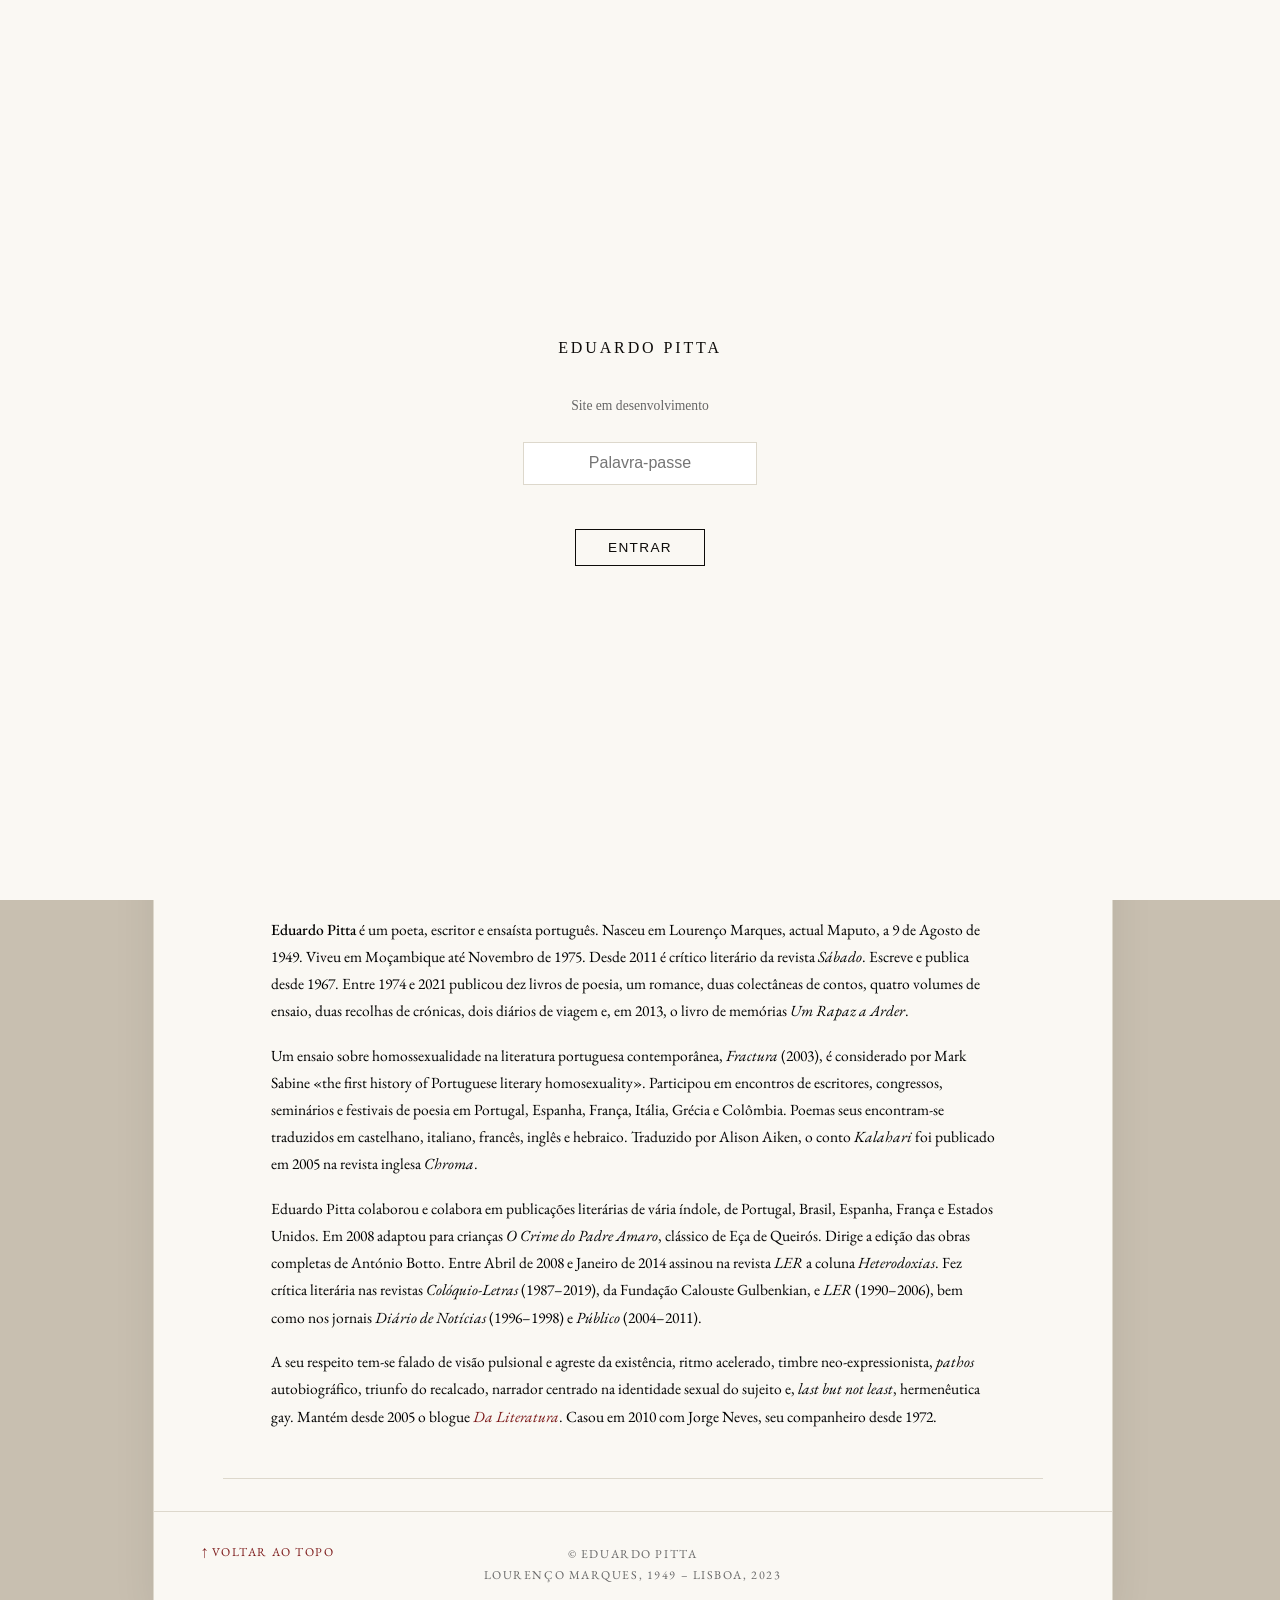
==== index.html @ e66ca9fb "Update index.html" ====
<!DOCTYPE html>
<html lang="pt">
<head>
  <meta charset="UTF-8">
  <link rel="icon" type="image/svg+xml" href="images/favicon.svg">
  <link rel="icon" type="image/png" sizes="32x32" href="images/favicon-32.png">
  <link rel="apple-touch-icon" sizes="180x180" href="images/favicon-180.png">
  <meta name="viewport" content="width=device-width, initial-scale=1.0">
  <meta name="description" content="Eduardo Pitta — Poeta, escritor e ensaísta português. 1949–2023.">
  <meta name="keywords" content="Eduardo Pitta, poeta, escritor, ensaísta, literatura portuguesa">
  <meta property="og:title" content="Eduardo Pitta">
  <meta property="og:description" content="Poeta, escritor e ensaísta português. Nasceu em Lourenço Marques, actual Maputo, a 9 de Agosto de 1949; morreu a 25 de Julho de 2023.">
  <meta property="og:image" content="https://eduardopitta.pt/images/2021/05/16/ed.jpg">
  <meta property="og:type" content="website">
  <meta property="og:url" content="https://eduardopitta.pt">
  <title>Eduardo Pitta</title>
  <link rel="stylesheet" href="css/style.css">
</head>
<body>

<!-- ====================================================
     ECRÃ DE ACESSO (fase de desenvolvimento)
     ==================================================== -->
<script>
  if (sessionStorage.getItem('ep_access') === 'ok') {
    document.write('');
  }
</script>
<div id="access-screen" style="position:fixed;top:0;left:0;width:100%;height:100%;background:#FAF8F3;z-index:9999;display:flex;align-items:center;justify-content:center;font-family:Georgia,serif;">
  <div style="text-align:center;max-width:340px;padding:2rem">
    <div style="font-size:1rem;font-weight:400;letter-spacing:.18em;text-transform:uppercase;color:#0D0B09;margin-bottom:2rem">Eduardo Pitta</div>
    <div style="font-size:.85rem;color:#666;margin-bottom:1.5rem;">Site em desenvolvimento</div>
    <input type="password" id="access-input" placeholder="Palavra-passe"
      style="width:100%;padding:.7rem 1rem;font-size:1rem;border:1px solid #DDD8CC;background:#fff;outline:none;text-align:center;margin-bottom:.8rem;display:block;">
    <div id="access-error" style="font-size:.8rem;color:#7B1818;margin-bottom:.8rem;min-height:1.2rem;"></div>
    <button id="access-btn" style="font-size:.85rem;letter-spacing:.1em;text-transform:uppercase;border:1px solid #0D0B09;background:none;color:#0D0B09;padding:.6rem 2rem;cursor:pointer;">Entrar</button>
  </div>
</div>
<script>
  (function() {
    if (sessionStorage.getItem('ep_access') === 'ok') {
      document.getElementById('access-screen').style.display = 'none';
    }
    function doCheck() {
      var val = document.getElementById('access-input').value;
      var err = document.getElementById('access-error');
      if (val === 'eduardopitta2024') {
        sessionStorage.setItem('ep_access', 'ok');
        document.getElementById('access-screen').style.display = 'none';
      } else {
        err.textContent = 'Palavra-passe incorrecta.';
        document.getElementById('access-input').value = '';
        document.getElementById('access-input').focus();
      }
    }
    document.getElementById('access-btn').addEventListener('click', doCheck);
    document.getElementById('access-input').addEventListener('keydown', function(e) {
      if (e.key === 'Enter') doCheck();
    });
  })();
</script>

<div class="site-wrapper">

<!-- ====================================================
     NAVEGAÇÃO
     ==================================================== -->
<nav class="site-nav" role="navigation" aria-label="Navegação principal">
  <div class="nav-top">
    <a class="site-logo" href="#" onclick="showPage('entrada'); return false;"><img src="images/logo.png" alt="Eduardo Pitta" style="height:28px;vertical-align:middle;"></a>
    <button class="lang-toggle" onclick="toggleLang()" id="lang-btn" aria-label="Mudar língua">PT · EN</button>
    <!-- Mobile hamburger -->
    <button class="nav-hamburger" id="hamburger" onclick="toggleMenu()" aria-label="Menu" aria-expanded="false">
      <span></span><span></span><span></span>
    </button>
  </div>
  <!-- Desktop menu bar -->
  <ul class="nav-links" id="nav-desktop">
    <li><a href="#" onclick="showPage('entrada'); return false;" id="nl-entrada" class="active" data-pt="Entrada" data-en="Home">Entrada</a></li>
    <li><a href="#" onclick="showPage('obra'); return false;" id="nl-obra" data-pt="Obra" data-en="Works">Obra</a></li>
    <li><a href="#" onclick="showPage('recepcao'); return false;" id="nl-recepcao" data-pt="Recepção Crítica" data-en="Critical Reception">Recepção Crítica</a></li>
    <li><a href="#" onclick="showPage('memorial'); return false;" id="nl-memorial" data-pt="Memorial" data-en="Memorial">Memorial</a></li>
    <li><a href="#" onclick="showPage('arquivo'); return false;" id="nl-arquivo" data-pt="Arquivo" data-en="Archive">Arquivo</a></li>
  </ul>
</nav>

<!-- Mobile drawer -->
<div class="nav-drawer" id="nav-drawer" role="navigation" aria-label="Menu mobile">
  <a href="#" onclick="showPage('entrada'); closeMenu(); return false;" id="dm-entrada" class="active" data-pt="Entrada" data-en="Home">Entrada</a>
  <a href="#" onclick="showPage('obra'); closeMenu(); return false;" id="dm-obra" data-pt="Obra" data-en="Works">Obra</a>
  <a href="#" onclick="showPage('recepcao'); closeMenu(); return false;" id="dm-recepcao" data-pt="Recepção Crítica" data-en="Critical Reception">Recepção Crítica</a>
  <a href="#" onclick="showPage('memorial'); closeMenu(); return false;" id="dm-memorial" data-pt="Memorial" data-en="Memorial">Memorial</a>
  <a href="#" onclick="showPage('arquivo'); closeMenu(); return false;" id="dm-arquivo" data-pt="Arquivo" data-en="Archive">Arquivo</a>
  <button class="lang-toggle" onclick="toggleLang()" id="lang-btn-mobile" aria-label="Mudar língua">PT · EN</button>
</div>


<!-- ====================================================
     ENTRADA
     ==================================================== -->
<main id="page-entrada" class="page active" lang="pt">

  <div class="hero">
    <div class="hero-text">
      <p class="hero-poem" id="hero-poem">A vida é uma ferida?<br>O coração lateja?<br>O sangue é uma parede cega?<br>E se tudo, de repente?</p>
      <p class="hero-translator" id="hero-translator">Eduardo Pitta. Translated by Ana Luísa Amaral</p>
      <img
        src="images/signature.png"
        class="hero-signature"
        alt="Assinatura de Eduardo Pitta"
        onerror="this.src='https://eduardopitta.com/images/signature.png'"
      >
      <p class="hero-bio-short" id="hero-bio-short">
        Poeta, escritor e ensaísta português. Nasceu em Lourenço Marques, actual Maputo, a 9 de Agosto de 1949; morreu a 25 de Julho de 2023.
      </p>
      <div class="hero-icons">
        <a href="https://www.facebook.com/eduardogamapitta" class="hero-icon" target="_blank" rel="noopener" aria-label="Facebook" title="Facebook">f</a>
        <a href="http://daliteratura.blogspot.com/" class="hero-icon" target="_blank" rel="noopener" aria-label="Blogue Da Literatura" title="Da Literatura">✦</a>
        <a href="https://pt.wikipedia.org/wiki/Eduardo_Pitta" class="hero-icon" target="_blank" rel="noopener" aria-label="Wikipedia" title="Wikipedia">W</a>
      </div>
    </div>
    <div class="hero-photo">
      <img
        src="images/ed02.jpg"
        alt="Eduardo Pitta © Enric Vives-Rubio"
        onerror="this.src='https://eduardopitta.com/images/2021/04/30/ed02.jpg'"
      >
    </div>
  </div>

  <span class="hero-tagline">Poeta &nbsp;·&nbsp; Escritor &nbsp;·&nbsp; Ensaísta</span>

  <!-- Biografia PT -->
  <div class="bio-full" id="bio-pt" lang="pt">
    <p><strong>Eduardo Pitta</strong> é um poeta, escritor e ensaísta português. Nasceu em Lourenço Marques, actual Maputo, a 9 de Agosto de 1949. Viveu em Moçambique até Novembro de 1975. Desde 2011 é crítico literário da revista <em>Sábado</em>. Escreve e publica desde 1967. Entre 1974 e 2021 publicou dez livros de poesia, um romance, duas colectâneas de contos, quatro volumes de ensaio, duas recolhas de crónicas, dois diários de viagem e, em 2013, o livro de memórias <em>Um Rapaz a Arder</em>.</p>
    <p>Um ensaio sobre homossexualidade na literatura portuguesa contemporânea, <em>Fractura</em> (2003), é considerado por Mark Sabine «the first history of Portuguese literary homosexuality». Participou em encontros de escritores, congressos, seminários e festivais de poesia em Portugal, Espanha, França, Itália, Grécia e Colômbia. Poemas seus encontram-se traduzidos em castelhano, italiano, francês, inglês e hebraico. Traduzido por Alison Aiken, o conto <em>Kalahari</em> foi publicado em 2005 na revista inglesa <em>Chroma</em>.</p>
    <p>Eduardo Pitta colaborou e colabora em publicações literárias de vária índole, de Portugal, Brasil, Espanha, França e Estados Unidos. Em 2008 adaptou para crianças <em>O Crime do Padre Amaro</em>, clássico de Eça de Queirós. Dirige a edição das obras completas de António Botto. Entre Abril de 2008 e Janeiro de 2014 assinou na revista <em>LER</em> a coluna <em>Heterodoxias</em>. Fez crítica literária nas revistas <em>Colóquio-Letras</em> (1987–2019), da Fundação Calouste Gulbenkian, e <em>LER</em> (1990–2006), bem como nos jornais <em>Diário de Notícias</em> (1996–1998) e <em>Público</em> (2004–2011).</p>
    <p>A seu respeito tem-se falado de visão pulsional e agreste da existência, ritmo acelerado, timbre neo-expressionista, <em>pathos</em> autobiográfico, triunfo do recalcado, narrador centrado na identidade sexual do sujeito e, <em>last but not least</em>, hermenêutica gay. Mantém desde 2005 o blogue <a href="http://daliteratura.blogspot.com/" target="_blank" rel="noopener"><em>Da Literatura</em></a>. Casou em 2010 com Jorge Neves, seu companheiro desde 1972.</p>
  </div>

  <!-- Biografia EN -->
  <div class="bio-full" id="bio-en" lang="en" style="display:none">
    <p><strong>Eduardo Pitta</strong> was a Portuguese poet, fiction writer and essayist. He was born in Lourenço Marques, present-day Maputo, on August 9, 1949. He lived in Mozambique until November 1975. From 2011 he was the literary critic of <em>Sábado</em> magazine. He published from 1967. Between 1974 and 2021 he published ten books of poetry, a novel, two collections of short stories, four volumes of essays, two collections of chronicles, two travel diaries and, in 2013, the memoir <em>Um Rapaz a Arder</em>.</p>
    <p>An essay on homosexuality in contemporary Portuguese literature, <em>Fractura</em> (2003), is considered by Mark Sabine to be «the first history of Portuguese literary homosexuality». He participated in writers' meetings, congresses, seminars and poetry festivals in Portugal, Spain, France, Italy, Greece and Colombia. His poems have been translated into Spanish, Italian, French, English and Hebrew. Translated by Alison Aiken, the short story <em>Kalahari</em> was published in 2005 in the English journal <em>Chroma</em>.</p>
    <p>Eduardo Pitta contributed to literary publications in Portugal, Brazil, Spain, France and the United States. In 2008 he adapted Eça de Queirós's classic <em>O Crime do Padre Amaro</em> for children. He directed the edition of the complete works of António Botto. He wrote literary criticism for <em>Colóquio-Letras</em> (1987–2019), published by the Calouste Gulbenkian Foundation, and <em>LER</em> (1990–2006), as well as for the newspapers <em>Diário de Notícias</em> (1996–1998) and <em>Público</em> (2004–2011).</p>
    <p>He married Jorge Neves in 2010, his companion since 1972.</p>
  </div>

</main>


<!-- ====================================================
     OBRA
     ==================================================== -->
<main id="page-obra" class="page" lang="pt">
  <div class="section">
    <h1 class="section-title" id="obra-title">Obra</h1>

    
<section class="obra-cat">
<button class="obra-cat-h" type="button" aria-expanded="true">Poesia<span class="chev" aria-hidden="true">▾</span></button>
<div class="obra-cat-body">

    <div class="book-card">
      <div class="cover-wrap"><span class="cover-zoom-wrap"><img class="book-cover" src="images/capa-silaba-a-silaba.jpg" alt="Capa de Sílaba a Sílaba"><button class="cover-zoom" type="button" aria-label="Ampliar capa" onclick="openLightbox('images/capa-silaba-a-silaba.jpg')"><svg viewBox="0 0 24 24" width="15" height="15" fill="none" stroke="currentColor" stroke-width="2.2" stroke-linecap="round" stroke-linejoin="round" aria-hidden="true"><circle cx="10" cy="10" r="6.5"></circle><line x1="14.8" y1="14.8" x2="20.5" y2="20.5"></line></svg></button></span><div class="cover-caption"><span class="cover-publisher">Académica Lda.</span><span class="cover-year">Lourenço Marques, 1974</span></div></div>
      <div class="book-info">
        <h3 class="book-title"><em>Sílaba a Sílaba</em> <span class="book-year">1974</span></h3>
        <p class="book-sinopse">Sílaba a Sílaba é o primeiro livro de poesia de Eduardo Pitta, publicado em Moçambique, em 1974, na colecção O Som e o Sentido, numa edição da Académica Lda., com capa de Tereza Roza d'Oliveira.<br>Trata-se de uma estreia breve, tensa e depurada, onde a palavra surge trabalhada quase até ao osso: sílaba a sílaba, som a som, ferida a ferida. A escrita move-se entre o corpo, o desejo, o silêncio, o desencanto e a ironia, preferindo a precisão ao excesso e fazendo da contenção uma forma de intensidade.<br>Sombrio na visão do mundo, mas luminoso no gesto poético, este livro anuncia já uma voz singular: seca, física, lúcida, resistente.</p>
        <button class="book-more" type="button">ler mais…</button>
      </div>
    </div>

    <div class="book-card">
      <div class="cover-wrap"><span class="cover-zoom-wrap"><img class="book-cover" src="images/capa-um-cao.png" alt="Capa de Um Cão de Angústia Progride"><button class="cover-zoom" type="button" aria-label="Ampliar capa" onclick="openLightbox('images/capa-um-cao.png')"><svg viewBox="0 0 24 24" width="15" height="15" fill="none" stroke="currentColor" stroke-width="2.2" stroke-linecap="round" stroke-linejoin="round" aria-hidden="true"><circle cx="10" cy="10" r="6.5"></circle><line x1="14.8" y1="14.8" x2="20.5" y2="20.5"></line></svg></button></span><div class="cover-caption"><span class="cover-publisher">Arcádia · col. Licorne</span><span class="cover-year">Lisboa, 1979</span></div></div>
      <div class="book-info">
        <h3 class="book-title"><em>Um Cão de Angústia Progride</em> <span class="book-year">1979</span></h3>
        <p class="book-sinopse">Um Cão de Angústia Progride reúne 52 poemas escritos entre 1971 e 1976, num percurso poético atravessado pela inquietação, pelo corpo, pelo silêncio e pela consciência amarga da palavra. A figura do "cão de angústia" funciona como imagem de uma perturbação que não fica parada: avança, resiste, respira e transforma-se em linguagem.<br>Publicado pela Arcádia em 1979, na coleção Licorne, o livro prolonga alguns poemas de Sílaba a Sílaba e afirma uma voz de grande tensão interior, onde o desejo, a solidão, a lucidez e a sombra se organizam numa escrita depurada e exigente. Sob o signo de Herberto Helder, Rui Knopfli e Sophia de Mello Breyner Andresen, a obra apresenta-se como uma meditação intensa sobre a vulnerabilidade da voz poética e a integridade da palavra perante o silêncio.</p>
        <button class="book-more" type="button">ler mais…</button>
      </div>
    </div>

    <div class="book-card">
      <div class="cover-wrap"><span class="cover-zoom-wrap"><img class="book-cover" src="images/capa-linguagem-desordem.png" alt="Capa de A Linguagem da Desordem"><button class="cover-zoom" type="button" aria-label="Ampliar capa" onclick="openLightbox('images/capa-linguagem-desordem.png')"><svg viewBox="0 0 24 24" width="15" height="15" fill="none" stroke="currentColor" stroke-width="2.2" stroke-linecap="round" stroke-linejoin="round" aria-hidden="true"><circle cx="10" cy="10" r="6.5"></circle><line x1="14.8" y1="14.8" x2="20.5" y2="20.5"></line></svg></button></span><div class="cover-caption"><span class="cover-publisher">INCM · col. Plural</span><span class="cover-year">Lisboa, 1983</span></div></div>
      <div class="book-info">
        <h3 class="book-title"><em>A Linguagem da Desordem</em> <span class="book-year">1983</span></h3>
        <p class="book-sinopse">Em A Linguagem da Desordem, Eduardo Pitta constrói uma poesia de memória, corpo, perda e aprendizagem. Publicado na colecção Plural, da Imprensa Nacional–Casa da Moeda, o livro reúne poemas escritos entre 1979 e 1981, com duas excepções datadas de 1976 e 1983.<br>A obra move-se entre cidades, viagens, ruínas, desejo e desencanto. A "desordem" do título não é apenas exterior: é também íntima, feita de palavras gastas, corpos atravessados pelo tempo, casas erguidas sobre areia, amores perdidos e uma memória que procura recompor aquilo que já nasceu fragmentado. Há no livro uma dicção contida, por vezes seca, onde cada verso parece guardar uma ferida e uma lucidez.<br>Entre a claridade e a penumbra, entre a viagem mediterrânica e a cidade degradada, Eduardo Pitta escreve uma poesia de sobrevivência: sabe que a linguagem falha, mas é nela que ainda se tenta salvar algum vestígio de sentido. A Linguagem da Desordem é, assim, um livro sobre a aprendizagem amarga do mundo, sobre a precariedade dos afectos e sobre a difícil beleza de nomear o caos.</p>
        <button class="book-more" type="button">ler mais…</button>
      </div>
    </div>

    <div class="book-card">
      <div class="cover-wrap"><span class="cover-zoom-wrap"><img class="book-cover" src="images/capa-olhos-calcinados.png" alt="Capa de Olhos Calcinados"><button class="cover-zoom" type="button" aria-label="Ampliar capa" onclick="openLightbox('images/capa-olhos-calcinados.png')"><svg viewBox="0 0 24 24" width="15" height="15" fill="none" stroke="currentColor" stroke-width="2.2" stroke-linecap="round" stroke-linejoin="round" aria-hidden="true"><circle cx="10" cy="10" r="6.5"></circle><line x1="14.8" y1="14.8" x2="20.5" y2="20.5"></line></svg></button></span><div class="cover-caption"><span class="cover-publisher">Ariel</span><span class="cover-year">1984</span></div></div>
      <div class="book-info">
        <h3 class="book-title"><em>Olhos Calcinados</em> <span class="book-year">1984</span></h3>
        <p class="book-sinopse">Olhos Calcinados, de Eduardo Pitta, é um livro breve e depurado, publicado pela Ariel em 1984, reunindo vinte e cinco poemas escritos entre 1983 e 1984.<br>A obra percorre a memória, a perda, o desejo e os restos de uma adolescência marcada por paisagens de mar, dunas, casas, quartos e silêncios. O título sugere um olhar depois do fogo: olhos que viram demasiado e que agora fixam apenas vestígios.<br>É uma poesia seca, intensa e elegíaca, onde a memória não consola — apenas ilumina, por instantes, aquilo que já ardeu.</p>
        <button class="book-more" type="button">ler mais…</button>
      </div>
    </div>

    <div class="book-card">
      <div class="cover-wrap"><span class="cover-zoom-wrap"><img class="book-cover" src="images/capa-archote-glaciar.png" alt="Capa de Archote Glaciar"><button class="cover-zoom" type="button" aria-label="Ampliar capa" onclick="openLightbox('images/capa-archote-glaciar.png')"><svg viewBox="0 0 24 24" width="15" height="15" fill="none" stroke="currentColor" stroke-width="2.2" stroke-linecap="round" stroke-linejoin="round" aria-hidden="true"><circle cx="10" cy="10" r="6.5"></circle><line x1="14.8" y1="14.8" x2="20.5" y2="20.5"></line></svg></button></span><div class="cover-caption"><span class="cover-publisher">Frenesi</span><span class="cover-year">Lisboa, 1988</span></div></div>
      <div class="book-info">
        <h3 class="book-title"><em>Archote Glaciar</em> <span class="book-year">1988</span></h3>
        <p class="book-sinopse">Archote Glaciar, de Eduardo Pitta, é uma breve e intensa sequência poética construída sobre a tensão entre fogo e gelo, desejo e apagamento, memória e ruína. A figura do "rapaz a arder", indiferente à neve que o encharca, condensa o núcleo simbólico do livro: um corpo ferido, sabotado, mas portador de um lume que ninguém consegue extinguir. Entre imagens de cidades, águas, espelhos, solidão traficada, sombras clandestinas e geografias míticas — Trieste, Samarcanda, a praça do Duque da Terceira —, a escrita avança como um clarão frio, onde o desejo resiste ao cerco e transforma a perda numa matéria incandescente.<br>Publicado em edição limitada de 350 exemplares, em Janeiro de 1988, Archote Glaciar afirma uma voz depurada, elíptica e cortante, onde cada poema parece suspenso entre a combustão íntima e a disciplina glacial da linguagem.</p>
        <button class="book-more" type="button">ler mais…</button>
      </div>
    </div>

    <div class="book-card">
      <div class="cover-wrap"><span class="cover-zoom-wrap"><img class="book-cover" src="images/capa-arbitrio.png" alt="Capa de Arbítrio"><button class="cover-zoom" type="button" aria-label="Ampliar capa" onclick="openLightbox('images/capa-arbitrio.png')"><svg viewBox="0 0 24 24" width="15" height="15" fill="none" stroke="currentColor" stroke-width="2.2" stroke-linecap="round" stroke-linejoin="round" aria-hidden="true"><circle cx="10" cy="10" r="6.5"></circle><line x1="14.8" y1="14.8" x2="20.5" y2="20.5"></line></svg></button></span><div class="cover-caption"><span class="cover-publisher">&amp;etc</span><span class="cover-year">Lisboa, 1991</span></div></div>
      <div class="book-info">
        <h3 class="book-title"><em>Arbítrio</em> <span class="book-year">1991</span></h3>
        <p class="book-sinopse">Arbítrio, de Eduardo Pitta, reúne uma poesia de grande contenção verbal, onde a memória, o desejo, a perda e a violência íntima se organizam em imagens breves, cortantes e muitas vezes sombrias. O livro é estruturado em três núcleos — Olhos Calcinados, Archote Glaciar e Arbítrio, este último dividido em Mandrágora e Lâminas —, compondo um percurso marcado pela lucidez do olhar e pela erosão dos afectos.<br>A escrita move-se entre a cidade, o corpo, a casa, a infância, a noite e a ruína, fazendo do poema um lugar de resistência contra o esquecimento e contra a facilidade sentimental. Há uma tensão permanente entre claridade e obscurecimento, desejo e desapego, pertença e exílio. O título, Arbítrio, sugere precisamente essa zona instável onde a vontade, a escolha e o destino se confundem.<br>Livro de linguagem depurada e imagética densa, Arbítrio confirma uma voz poética que prefere a precisão ao excesso, a ferida à explicação, e transforma a experiência interior numa matéria de rigor, silêncio e fulguração.</p>
        <button class="book-more" type="button">ler mais…</button>
      </div>
    </div>

    <div class="book-card">
      <div class="cover-wrap"><span class="cover-zoom-wrap"><img class="book-cover" src="images/capa-marcas-de-agua.png" alt="Capa de Marcas de Água"><button class="cover-zoom" type="button" aria-label="Ampliar capa" onclick="openLightbox('images/capa-marcas-de-agua.png')"><svg viewBox="0 0 24 24" width="15" height="15" fill="none" stroke="currentColor" stroke-width="2.2" stroke-linecap="round" stroke-linejoin="round" aria-hidden="true"><circle cx="10" cy="10" r="6.5"></circle><line x1="14.8" y1="14.8" x2="20.5" y2="20.5"></line></svg></button></span><div class="cover-caption"><span class="cover-publisher">INCM</span><span class="cover-year">Lisboa, 1999</span></div></div>
      <div class="book-info">
        <h3 class="book-title"><em>Marcas de Água</em> <span class="book-year">1999</span></h3>
        <p class="book-sinopse">Marcas de Água, de Eduardo Pitta, reúne a poesia escolhida escrita entre 1971 e 1990, funcionando como uma travessia concentrada pelos seus primeiros livros: Sílaba a Sílaba, Um Cão de Angústia Progride, A Linguagem da Desordem, Olhos Calcinados, Archote Glaciar e Arbítrio. Publicado pela Imprensa Nacional-Casa da Moeda, o volume organiza quase duas décadas de escrita poética numa espécie de mapa interior: da juventude à depuração posterior, da memória ao corpo, da violência íntima à lucidez crítica.<br>A poesia aqui reunida é marcada por uma tensão constante entre desejo, perda, observação e ferida. Eduardo Pitta trabalha uma linguagem seca, incisiva, por vezes aforística, onde a emoção raramente se expande em confissão directa: antes se fixa em imagens de desgaste, claridade ácida, água, fogo, gelo, paisagem e ruína. A sua voz constrói-se no atrito entre contenção formal e intensidade existencial, fazendo da desordem não apenas tema, mas método de conhecimento.<br>Com prefácio de Eugénio Lisboa, Marcas de Água apresenta-se como balanço e condensação de uma obra já reconhecível: uma poesia de temperatura alta, avessa ao sentimentalismo fácil, onde cada poema parece deixar no leitor uma marca discreta, mas persistente — como uma queimadura, uma cicatriz ou uma linha de água que não se apaga.</p>
        <button class="book-more" type="button">ler mais…</button>
      </div>
    </div>

    <div class="book-card">
      <div class="cover-wrap"><span class="cover-zoom-wrap"><img class="book-cover" src="images/capa-poesia-escolhida.png" alt="Capa de Poesia Escolhida"><button class="cover-zoom" type="button" aria-label="Ampliar capa" onclick="openLightbox('images/capa-poesia-escolhida.png')"><svg viewBox="0 0 24 24" width="15" height="15" fill="none" stroke="currentColor" stroke-width="2.2" stroke-linecap="round" stroke-linejoin="round" aria-hidden="true"><circle cx="10" cy="10" r="6.5"></circle><line x1="14.8" y1="14.8" x2="20.5" y2="20.5"></line></svg></button></span><div class="cover-caption"><span class="cover-publisher">Círculo de Leitores</span><span class="cover-year">2004</span></div></div>
      <div class="book-info">
        <h3 class="book-title"><em>Poesia Escolhida</em> <span class="book-year">2004</span></h3>
        <p class="book-sinopse">Poesia Escolhida, de Eduardo Pitta, reúne um percurso poético marcado pela contenção verbal, pela lucidez crítica e por uma tensão permanente entre corpo, memória, desejo, exílio e perda. A antologia percorre livros como Sílaba a Sílaba, Um Cão de Angústia Progride, A Linguagem da Desordem, Olhos Calcinados, Archote Glaciar e Arbítrio, mostrando uma voz que se constrói entre a ferida íntima e a observação rigorosa do mundo.<br>Nestes poemas, a palavra surge depurada, muitas vezes seca e cortante, como se cada verso procurasse nomear o que resta depois da experiência: a cidade, o corpo, a ausência, a memória, o amor e a sua ruína. A poesia de Eduardo Pitta afirma-se aqui como uma escrita de resistência e de despojamento, onde o lirismo nunca se abandona ao sentimentalismo, preferindo a precisão, a sombra e uma espécie de elegância ferida.</p>
        <button class="book-more" type="button">ler mais…</button>
      </div>
    </div>

    <div class="book-card">
      <div class="cover-wrap"><span class="cover-zoom-wrap"><img class="book-cover" src="images/capa-y-si-todo.png" alt="Capa de Y Si Todo, de Repente?"><button class="cover-zoom" type="button" aria-label="Ampliar capa" onclick="openLightbox('images/capa-y-si-todo.png')"><svg viewBox="0 0 24 24" width="15" height="15" fill="none" stroke="currentColor" stroke-width="2.2" stroke-linecap="round" stroke-linejoin="round" aria-hidden="true"><circle cx="10" cy="10" r="6.5"></circle><line x1="14.8" y1="14.8" x2="20.5" y2="20.5"></line></svg></button></span><div class="cover-caption"><span class="cover-publisher">Ed. Regional de Extremadura</span><span class="cover-year">2011</span></div></div>
      <div class="book-info">
        <h3 class="book-title"><em>¿Y Si Todo, de Repente?</em> <span class="book-year">2011</span></h3>
        <p class="book-sinopse">¿Y si todo, de repente? é uma antologia poética bilingue de Eduardo Pitta, que reúne poemas escritos entre 1974 e 2004. A obra apresenta os textos no seu original português e na tradução espanhola de António Sáez Delgado, que também foi responsável pela seleção e pelo prólogo. Ao longo de três décadas, a poesia de Eduardo Pitta destaca-se pela contenção, lucidez e uma emoção depurada, abordando temas como o amor, o corpo, a perda, o desejo, a memória e o desamparo sem excesso confessional.<br>O título, formulado como uma pergunta, capta a tensão central da obra: a possibilidade de uma mudança súbita em tudo, e de a poesia ser o espaço onde essa vertigem se manifesta.</p>
        <button class="book-more" type="button">ler mais…</button>
      </div>
    </div>

    <div class="book-card">
      <div class="cover-wrap"><span class="cover-zoom-wrap"><img class="book-cover" src="images/capa-desobediencia.png" alt="Capa de Desobediência"><button class="cover-zoom" type="button" aria-label="Ampliar capa" onclick="openLightbox('images/capa-desobediencia.png')"><svg viewBox="0 0 24 24" width="15" height="15" fill="none" stroke="currentColor" stroke-width="2.2" stroke-linecap="round" stroke-linejoin="round" aria-hidden="true"><circle cx="10" cy="10" r="6.5"></circle><line x1="14.8" y1="14.8" x2="20.5" y2="20.5"></line></svg></button></span><div class="cover-caption"><span class="cover-publisher">Dom Quixote</span><span class="cover-year">Lisboa, 2011</span></div></div>
      <div class="book-info">
        <h3 class="book-title"><em>Desobediência — Poemas Escolhidos</em> <span class="book-year">2011</span></h3>
        <p class="book-sinopse">Desobediência — Poemas Escolhidos, de Eduardo Pitta, reúne poemas escritos entre 1971 e 1996, numa fixação definitiva que permite acompanhar a construção de uma voz poética marcada pela lucidez, pela contenção e pela recusa de qualquer conformismo. Do primeiro livro, Sílaba a Sílaba, aos ciclos posteriores, a obra atravessa territórios de memória, desejo, perda, viagem, exílio, corpo e linguagem, sempre sob o signo de uma tensão entre intimidade e mundo. Com prefácio de Nuno Júdice, que lê esta poesia como uma "poética desobediente", o volume evidencia a coerência de um percurso onde a desordem, a ferida, a cidade, a solidão e o olhar crítico sobre a experiência se transformam em matéria verbal rigorosa. A seleção inclui ainda dois poemas em prosa e uma secção de crítica escolhida, oferecendo ao leitor uma visão ampla da receção e da singularidade da poesia de Eduardo Pitta.</p>
        <button class="book-more" type="button">ler mais…</button>
      </div>
    </div>

    <div class="book-card">
      <div class="cover-wrap"><span class="cover-zoom-wrap"><img class="book-cover" src="images/capa-poemas-aula.png" alt="Capa de Poemas — Aula Enrique Díez-Canedo"><button class="cover-zoom" type="button" aria-label="Ampliar capa" onclick="openLightbox('images/capa-poemas-aula.png')"><svg viewBox="0 0 24 24" width="15" height="15" fill="none" stroke="currentColor" stroke-width="2.2" stroke-linecap="round" stroke-linejoin="round" aria-hidden="true"><circle cx="10" cy="10" r="6.5"></circle><line x1="14.8" y1="14.8" x2="20.5" y2="20.5"></line></svg></button></span><div class="cover-caption"><span class="cover-publisher">Asoc. de Escritores Extremeños</span><span class="cover-year">Badajoz, 2009</span></div></div>
      <div class="book-info">
        <h3 class="book-title"><em>Poemas</em> <span class="book-year">Asoc. de Escritores Extremeños, Badajoz, 2009</span></h3>
        <p class="book-sinopse">Este livro de poemas de Eduardo Pitta inscreve-se numa poesia de voz contida, rigorosa e consciente da sua própria marginalidade. Em LA VOZ EN ESPIRAL. LA DIFUSIÓN DE LA POESÍA EN ESPAÑA Y PORTUGAL, Iolanda Ogando apresenta Pitta como "el poeta y novelista Eduardo Pitta" e como "un autor polifacético" que "transita por varios caminos de la literatura". O documento sublinha ainda que "su experiencia como poeta se liga estrechamente a la publicación de sus primeros textos en revistas", lembrando a importância desses espaços de circulação e descoberta da poesia. À luz dessa leitura, estes poemas afirmam-se como exercício de depuração, memória e lucidez: uma escrita que recusa a facilidade sentimental e preserva, com discrição e exigência, a presença resistente da voz poética. (Referência: Iolanda Ogando, <em>La Voz en Espiral. La Difusión de la Poesía en España y Portugal</em>, dirs. Miguel Ángel Lama e Fernando Pinto do Amaral, 2009.)</p>
        <button class="book-more" type="button">ler mais…</button>
      </div>
    </div>

    <div class="book-card">
      <div class="cover-wrap"><span class="cover-zoom-wrap"><img class="book-cover" src="images/capa-aula-valverde.png" alt="Capa de en el Aula José María Valverde"><button class="cover-zoom" type="button" aria-label="Ampliar capa" onclick="openLightbox('images/capa-aula-valverde.png')"><svg viewBox="0 0 24 24" width="15" height="15" fill="none" stroke="currentColor" stroke-width="2.2" stroke-linecap="round" stroke-linejoin="round" aria-hidden="true"><circle cx="10" cy="10" r="6.5"></circle><line x1="14.8" y1="14.8" x2="20.5" y2="20.5"></line></svg></button></span><div class="cover-caption"><span class="cover-publisher">Asoc. de Escritores Extremeños</span><span class="cover-year">2009</span></div></div>
      <div class="book-info">
        <h3 class="book-title"><em>en el Aula José María Valverde</em> <span class="book-year">2009</span></h3>
        <p class="book-sinopse">Eduardo Pitta en el Aula José María Valverde é uma antologia breve, mas muito reveladora, da poesia de Eduardo Pitta. Reunindo textos escolhidos pelo próprio autor, o volume funciona como uma espécie de retrato em movimento: atravessa a paisagem, a memória, o corpo, a cidade, a casa perdida, o desejo e a experiência da diferença. Não há aqui uma poesia de ornamento, mas uma escrita depurada, por vezes áspera, onde cada imagem parece nascer de uma tensão entre intimidade e mundo exterior. Dos poemas mais antigos aos textos dos anos noventa, desenha-se uma voz marcada pela consciência do exílio — geográfico, afectivo, sexual e simbólico. A paisagem é ocupada e desocupada, a memória fere, o tempo regressa como perda, e o corpo surge como lugar de linguagem, desejo e vulnerabilidade. A antologia mostra também a força cultural e literária da escrita de Pitta: referências clássicas, cidades, mitologias pessoais e uma atenção constante ao que permanece à margem, ao que resiste, ao que não se deixa domesticar. Mais do que uma simples recolha ocasional para uma leitura pública em Cáceres, este pequeno livro confirma Eduardo Pitta como poeta de uma lucidez cortante: uma poesia de contenção verbal, intensidade sensorial e permanente interrogação identitária. Uma antologia mínima, mas suficiente para mostrar a coerência de uma obra onde a beleza nunca aparece separada da ferida.</p>
        <button class="book-more" type="button">ler mais…</button>
      </div>
    </div>
</div>
</section>

<section class="obra-cat" id="cat-ficcao">
<button class="obra-cat-h" type="button" aria-expanded="true">Ficção<span class="chev" aria-hidden="true">▾</span></button>
<div class="obra-cat-body">
    <ul class="book-list">
    </ul>

    <div class="book-card">
      <div class="book-covers-multi">
        <div class="cover-edition"><span class="cover-zoom-wrap"><img class="book-cover-small" src="images/capa-persona-1ed.png" alt="Persona 1.ª edição"><button class="cover-zoom" type="button" aria-label="Ampliar capa" onclick="openLightbox('images/capa-persona-1ed.png')"><svg viewBox="0 0 24 24" width="15" height="15" fill="none" stroke="currentColor" stroke-width="2.2" stroke-linecap="round" stroke-linejoin="round" aria-hidden="true"><circle cx="10" cy="10" r="6.5"></circle><line x1="14.8" y1="14.8" x2="20.5" y2="20.5"></line></svg></button></span><div class="cover-caption"><span class="cover-publisher">Angelus Novus</span><span class="cover-year">Coimbra, 2000</span></div></div>
        <div class="cover-edition"><span class="cover-zoom-wrap"><img class="book-cover-small" src="images/capa-persona-2ed.png" alt="Persona 2.ª edição"><button class="cover-zoom" type="button" aria-label="Ampliar capa" onclick="openLightbox('images/capa-persona-2ed.png')"><svg viewBox="0 0 24 24" width="15" height="15" fill="none" stroke="currentColor" stroke-width="2.2" stroke-linecap="round" stroke-linejoin="round" aria-hidden="true"><circle cx="10" cy="10" r="6.5"></circle><line x1="14.8" y1="14.8" x2="20.5" y2="20.5"></line></svg></button></span><div class="cover-caption"><span class="cover-publisher">QuidNovi</span><span class="cover-year">2007 · 2.ª ed.</span></div></div>
        <div class="cover-edition"><span class="cover-zoom-wrap"><img class="book-cover-small" src="images/capa-persona-3ed.png" alt="Persona 3.ª edição"><button class="cover-zoom" type="button" aria-label="Ampliar capa" onclick="openLightbox('images/capa-persona-3ed.png')"><svg viewBox="0 0 24 24" width="15" height="15" fill="none" stroke="currentColor" stroke-width="2.2" stroke-linecap="round" stroke-linejoin="round" aria-hidden="true"><circle cx="10" cy="10" r="6.5"></circle><line x1="14.8" y1="14.8" x2="20.5" y2="20.5"></line></svg></button></span><div class="cover-caption"><span class="cover-publisher">Dom Quixote</span><span class="cover-year">2019 · 3.ª ed.</span></div></div>
      </div>
      <div class="book-info">
        <h3 class="book-title"><em>Persona</em> <span class="book-year">2000 · 3.ª ed. Dom Quixote, 2019</span></h3>
        <p class="book-sinopse">Persona é uma trilogia de ficções morais em torno de Afonso, personagem que atravessa três momentos decisivos: a adolescência em Lourenço Marques, a descoberta do desejo na África do Sul do apartheid e a experiência adulta num Moçambique já perto do fim colonial. As três narrativas — "Marilyn", "Kalahari" e "Pesadelo" — acompanham uma aprendizagem íntima que é também social e política: o corpo, o desejo, a vergonha, a violência institucional e a impostura moral cruzam-se num mundo onde a escola, a família, a medicina, o exército e o império procuram vigiar, corrigir e classificar. Em "Marilyn", Afonso é confrontado, ainda adolescente, com a vigilância moral da escola e com a tentativa de normalização da masculinidade. Em "Kalahari", o espaço desloca-se para a África do Sul: a viagem, o deserto e o encontro com Ralph abrem uma zona de liberdade relativa, mas essa liberdade existe dentro de um mundo ferozmente dividido pelo apartheid. Em "Pesadelo", o livro entra no espaço da guerra e do exército: a guerra colonial, a masculinidade militar, os abusos de poder e a sexualidade clandestina compõem o lado nocturno do império. A força de Persona está nessa dupla leitura: é uma narrativa de iniciação homoerótica, mas também uma anatomia do colonialismo português nos seus últimos anos. O desejo não aparece como ornamento escandaloso — aparece como revelador, mostrando o que as instituições escondem: a hipocrisia da moral dominante, a fragilidade da virilidade oficial, o medo da diferença e o colapso de uma ordem social que se julgava eterna.</p>
        <button class="book-more" type="button">ler mais…</button>
      </div>
    </div>

    <div class="book-card">
      <div class="book-covers-multi">
        <div class="cover-edition"><span class="cover-zoom-wrap"><img class="book-cover-small" src="images/capa-cidade-proibida-1ed.png" alt="Cidade Proibida 1.ª e 2.ª edições"><button class="cover-zoom" type="button" aria-label="Ampliar capa" onclick="openLightbox('images/capa-cidade-proibida-1ed.png')"><svg viewBox="0 0 24 24" width="15" height="15" fill="none" stroke="currentColor" stroke-width="2.2" stroke-linecap="round" stroke-linejoin="round" aria-hidden="true"><circle cx="10" cy="10" r="6.5"></circle><line x1="14.8" y1="14.8" x2="20.5" y2="20.5"></line></svg></button></span><div class="cover-caption"><span class="cover-publisher">QuidNovi</span><span class="cover-year">2007 · 1.ª / 2.ª ed.</span></div></div>
        <div class="cover-edition"><span class="cover-zoom-wrap"><img class="book-cover-small" src="images/capa-cidade-proibida-3ed.png" alt="Cidade Proibida 3.ª edição"><button class="cover-zoom" type="button" aria-label="Ampliar capa" onclick="openLightbox('images/capa-cidade-proibida-3ed.png')"><svg viewBox="0 0 24 24" width="15" height="15" fill="none" stroke="currentColor" stroke-width="2.2" stroke-linecap="round" stroke-linejoin="round" aria-hidden="true"><circle cx="10" cy="10" r="6.5"></circle><line x1="14.8" y1="14.8" x2="20.5" y2="20.5"></line></svg></button></span><div class="cover-caption"><span class="cover-publisher">Planeta</span><span class="cover-year">2012 · 3.ª ed.</span></div></div>
        <div class="cover-edition"><span class="cover-zoom-wrap"><img class="book-cover-small" src="images/capa-cidade-proibida-4ed.png" alt="Cidade Proibida 4.ª edição"><button class="cover-zoom" type="button" aria-label="Ampliar capa" onclick="openLightbox('images/capa-cidade-proibida-4ed.png')"><svg viewBox="0 0 24 24" width="15" height="15" fill="none" stroke="currentColor" stroke-width="2.2" stroke-linecap="round" stroke-linejoin="round" aria-hidden="true"><circle cx="10" cy="10" r="6.5"></circle><line x1="14.8" y1="14.8" x2="20.5" y2="20.5"></line></svg></button></span><div class="cover-caption"><span class="cover-publisher">Biblioteca de Verão</span><span class="cover-year">2013 · 4.ª ed.</span></div></div>
      </div>
      <div class="book-info">
        <h3 class="book-title"><em>Cidade Proibida</em> <span class="book-year">2007 · 4.ª ed. 2013</span></h3>
        <p class="book-sinopse">Cidade Proibida, de Eduardo Pitta, é um romance sobre famílias, desejo, classe social e segredo. A acção decorre sobretudo em Lisboa, num presente atravessado por ecos do Estado Novo, da descolonização, de Moçambique, da Rodésia, da Irlanda do Norte, do 25 de Abril e do 11 de Setembro — não como simples pano de fundo histórico, mas como matéria subterrânea que continua a contaminar as vidas privadas. No centro da narrativa está Martim Moncada, jovem burguês, homossexual, formado em Oxford, que vive com Rupert Davies, professor inglês do British Council. A relação entre os dois expõe não apenas a intimidade de um casal, mas também os limites de uma elite portuguesa habituada a administrar silêncios: aceita quase tudo, desde que nada perturbe a aparência, a família, a herança e o código social. Nora, mãe de Martim, viúva, culta e contida, observa o filho entre o desconforto, o amor e a disciplina das conveniências. À volta de Martim e Rupert gravitam outras figuras decisivas: o avô diplomata Nuno Lemos Fortunato, a família Ravara, Vasco, Tó, Guida, Ivânia e várias personagens vindas de Moçambique, da diplomacia, da alta burguesia, da empresa e da memória colonial. Cada uma traz consigo uma zona interditada: amores antigos, preconceitos de classe, racismo recalcado, homofobia, fracassos familiares, carreiras comprometidas, vidas duplas. A "cidade proibida" do título é, assim, menos um lugar físico do que um território moral: o espaço fechado onde se entra por privilégio, mas onde ninguém está verdadeiramente livre. O romance avança por círculos, digressões e revelações sucessivas. A relação entre Martim e Rupert vai-se deteriorando, enquanto regressam fantasmas antigos: Tó, o primeiro amor de Martim; o passado obscuro do pai de Rupert; as memórias de Moçambique; e o segredo amoroso do próprio avô de Martim, que abre uma espécie de espelho entre gerações. No final, mais do que resolver a intriga, Eduardo Pitta deixa à vista a sua ferida principal: a impossibilidade de separar desejo, família, história e poder. Cidade Proibida é, por isso, um romance de grande acidez social e forte inteligência narrativa. Não é apenas uma história de amor homossexual, nem apenas uma crónica da burguesia portuguesa: é uma anatomia da hipocrisia, da herança colonial, da solidão afectiva e daquilo que as famílias calam para poderem continuar a reconhecer-se como famílias.</p>
        <button class="book-more" type="button">ler mais…</button>
      </div>
    </div>

    
    <div class="book-card">
      <div class="cover-wrap"><span class="cover-zoom-wrap"><img class="book-cover" src="images/capa-devastacao.png" alt="Capa de Devastação"><button class="cover-zoom" type="button" aria-label="Ampliar capa" onclick="openLightbox('images/capa-devastacao.png')"><svg viewBox="0 0 24 24" width="15" height="15" fill="none" stroke="currentColor" stroke-width="2.2" stroke-linecap="round" stroke-linejoin="round" aria-hidden="true"><circle cx="10" cy="10" r="6.5"></circle><line x1="14.8" y1="14.8" x2="20.5" y2="20.5"></line></svg></button></span><div class="cover-caption"><span class="cover-publisher">Dom Quixote · Grupo Leya</span><span class="cover-year">Lisboa, 2021</span></div></div>
      <div class="book-info">
        <h3 class="book-title"><em>Devastação</em> <span class="book-year">2021</span></h3>
        <p class="book-sinopse">Devastação reúne seis contos — "Ema", "João Pedro", "Ofélia", "Gilberta", "Inês" e "Zé Maria" — atravessados por uma mesma matéria sombria: vidas feridas por humilhações antigas, violências familiares, preconceito, colonialismo, desejo reprimido, culpa, doença, isolamento e colapso íntimo. Em "Ema", uma mulher vive durante cinquenta anos prisioneira de uma humilhação pública sofrida na adolescência, num baile de finalistas que lhe destrói a vida social, familiar e afectiva. Em "João Pedro", a infância aparece como território de cálculo, medo e sobrevivência. "Ofélia" mergulha numa genealogia familiar onde aristocracia decadente, memória política, desejo, segredo e violência se cruzam. Em "Gilberta", a morte do marido desencadeia uma revisitação amarga da vida: Moçambique, o 7 de Setembro de 1974, a fuga, Johannesburg, o regresso a Portugal e a ruptura com o filho por causa da sua homossexualidade. "Inês" desloca a devastação para uma burguesia cosmopolita atravessada por dinheiro, drogas, adultério e falência moral. O último conto, "Zé Maria", aproxima a devastação da pandemia: um professor universitário descobre um aneurisma cerebral enquanto a mulher fica retida em Chicago no início da crise da covid-19. No conjunto, Devastação é um livro sobre aquilo que fica depois do acontecimento traumático: a vergonha, o ressentimento, a violência herdada, o segredo familiar, o preconceito, o desejo maldito, a perda de estatuto, a doença e a morte.</p>
        <button class="book-more" type="button">ler mais…</button>
      </div>
    </div>
</div>
</section>

<section class="obra-cat" id="cat-ensaio">
<button class="obra-cat-h" type="button" aria-expanded="true">Ensaio &amp; Crítica<span class="chev" aria-hidden="true">▾</span></button>
<div class="obra-cat-body">
    <div class="book-card">
      <div class="book-covers-multi">
        <div class="cover-edition"><span class="cover-zoom-wrap"><img class="book-cover-small" src="images/capa-comenda-de-fogo-1ed.png" alt="Comenda de Fogo 1.ª edição"><button class="cover-zoom" type="button" aria-label="Ampliar capa" onclick="openLightbox('images/capa-comenda-de-fogo-1ed.png')"><svg viewBox="0 0 24 24" width="15" height="15" fill="none" stroke="currentColor" stroke-width="2.2" stroke-linecap="round" stroke-linejoin="round" aria-hidden="true"><circle cx="10" cy="10" r="6.5"></circle><line x1="14.8" y1="14.8" x2="20.5" y2="20.5"></line></svg></button></span><div class="cover-caption"><span class="cover-publisher">Temas &amp; Debates</span><span class="cover-year">Lisboa, 2002</span></div></div>
        <div class="cover-edition"><span class="cover-zoom-wrap"><img class="book-cover-small" src="images/capa-comenda-de-fogo-2ed.png" alt="Comenda de Fogo 2.ª edição"><button class="cover-zoom" type="button" aria-label="Ampliar capa" onclick="openLightbox('images/capa-comenda-de-fogo-2ed.png')"><svg viewBox="0 0 24 24" width="15" height="15" fill="none" stroke="currentColor" stroke-width="2.2" stroke-linecap="round" stroke-linejoin="round" aria-hidden="true"><circle cx="10" cy="10" r="6.5"></circle><line x1="14.8" y1="14.8" x2="20.5" y2="20.5"></line></svg></button></span><div class="cover-caption"><span class="cover-publisher">Círculo de Leitores</span><span class="cover-year">2002 · 2.ª ed.</span></div></div>
      </div>
      <div class="book-info">
        <h3 class="book-title"><em>Comenda de Fogo</em> <span class="book-year">2002</span></h3>
        <p class="book-sinopse">Comenda de Fogo, de Eduardo Pitta, é uma obra de ensaio e crítica literária dedicada à poesia portuguesa publicada na década de 1990. Reunindo textos originalmente saídos na revista LER, o livro funciona como um amplo mapa de leitura da poesia contemporânea em Portugal, acompanhando autores, livros, tendências, afinidades literárias, polémicas críticas e processos de construção do cânone. A obra organiza-se em duas partes: a primeira reúne os textos da coluna O Som &amp; o Sentido, dedicados à leitura de livros de poesia publicados ao longo de vários anos; a segunda, Poetas: memória &amp; cânone, acrescenta evocações e ensaios de maior alcance, entre eles textos sobre Al Berto, Rui Knopfli, os reflexos do 25 de Abril na poesia portuguesa e o balanço poético dos anos 90. Mais do que uma simples colectânea de recensões, Comenda de Fogo é um livro de intervenção crítica. Eduardo Pitta lê a poesia como território de influência, confronto, memória e escolha, recusando a neutralidade acomodada e assumindo uma crítica atenta à qualidade literária, à genealogia dos autores e ao modo como certas obras se impõem — ou são injustamente marginalizadas — no espaço público. Ao longo do volume, surgem leituras de muitos dos nomes centrais da poesia portuguesa contemporânea, entre eles João Miguel Fernandes Jorge, José Agostinho Baptista, Manuel António Pina, Nuno Júdice, Vasco Graça Moura, Al Berto, Gastão Cruz, Luís Filipe Castro Mendes, António Franco Alexandre, Joaquim Manuel Magalhães, Fernando Guerreiro e Fátima Maldonado, entre outros. Publicado em 2002 pela Temas &amp; Debates, e com edição também do Círculo de Leitores, Comenda de Fogo afirma-se como uma obra essencial para compreender como se discutiu, legitimou, contestou e organizou a poesia portuguesa no final do século XX.</p>
        <button class="book-more" type="button">ler mais…</button>
      </div>
    </div>

    <div class="book-card">
      <div class="cover-wrap"><span class="cover-zoom-wrap"><img class="book-cover" src="images/capa-fractura.png" alt="Capa de Fractura"><button class="cover-zoom" type="button" aria-label="Ampliar capa" onclick="openLightbox('images/capa-fractura.png')"><svg viewBox="0 0 24 24" width="15" height="15" fill="none" stroke="currentColor" stroke-width="2.2" stroke-linecap="round" stroke-linejoin="round" aria-hidden="true"><circle cx="10" cy="10" r="6.5"></circle><line x1="14.8" y1="14.8" x2="20.5" y2="20.5"></line></svg></button></span><div class="cover-caption"><span class="cover-publisher">Angelus Novus · col. Marfim</span><span class="cover-year">Coimbra, 2003</span></div></div>
      <div class="book-info">
        <h3 class="book-title"><em>Fractura</em> <span class="book-year">2003</span></h3>
        <p class="book-sinopse">Fractura — A condição homossexual na literatura portuguesa contemporânea, de Eduardo Pitta, é um ensaio crítico publicado pela Angelus Novus, na colecção Marfim, em 2003. A obra parte de uma pergunta central: existe, em Portugal, uma literatura gay, ou apenas uma literatura onde a condição homossexual surge sob formas indirectas, ambíguas, reprimidas ou deslocadas? O ensaio defende que a categoria "gay", tal como se consolidou no espaço anglo-americano depois de Stonewall, dificilmente se aplica sem reservas ao caso português. Em Portugal, a homossexualidade literária aparece antes como fractura: zona de silêncio, máscara, desvio, disfarce, excesso ou clandestinidade. A partir dessa tese, Eduardo Pitta percorre autores e obras que permitem construir uma genealogia da representação homossexual: Mário de Sá-Carneiro, Vitorino Nemésio, Jorge de Sena, Eugénio de Andrade, Mário Cesariny, Al Berto, António Franco Alexandre, Guilherme de Melo, Álamo Oliveira, Frederico Lourenço, entre outros. Um dos aspectos mais fortes de Fractura é a atenção ao modo como a literatura portuguesa, durante décadas, preferiu ocultar, neutralizar ou estetizar a homossexualidade. O livro é também uma reflexão sobre recepção crítica: Pitta mostra como muitas obras foram lidas durante anos sem que se enfrentasse aquilo que nelas era evidente — a presença do desejo entre homens, a instabilidade dos papéis sexuais, a violência do armário, a censura moral e a resistência do corpo à norma. No final, Fractura afirma-se como uma obra pioneira no contexto português dos estudos literários sobre homossexualidade: um ensaio incisivo, erudito e polémico, que relê a literatura contemporânea portuguesa a partir das zonas onde o desejo, a identidade e a linguagem entram em conflito.</p>
        <button class="book-more" type="button">ler mais…</button>
      </div>
    </div>

    <div class="book-card">
      <div class="cover-wrap"><span class="cover-zoom-wrap"><img class="book-cover" src="images/capa-metal-fundente.png" alt="Capa de Metal Fundente"><button class="cover-zoom" type="button" aria-label="Ampliar capa" onclick="openLightbox('images/capa-metal-fundente.png')"><svg viewBox="0 0 24 24" width="15" height="15" fill="none" stroke="currentColor" stroke-width="2.2" stroke-linecap="round" stroke-linejoin="round" aria-hidden="true"><circle cx="10" cy="10" r="6.5"></circle><line x1="14.8" y1="14.8" x2="20.5" y2="20.5"></line></svg></button></span><div class="cover-caption"><span class="cover-publisher">Quasi · Biblioteca Espaço do Invisível</span><span class="cover-year">2003</span></div></div>
      <div class="book-info">
        <h3 class="book-title"><em>Metal Fundente</em> <span class="book-year">2003</span></h3>
        <p class="book-sinopse">Publicado em 2003 pela Quasi, na colecção Biblioteca Espaço do Invisível, Metal Fundente, de Eduardo Pitta, reúne vinte e dois textos de ensaio e crítica literária escritos e publicados entre 1996 e 2001, depois revistos para constituírem aquilo que o autor designa como um verdadeiro "macrotexto". O livro percorre uma constelação de escritores — Al Berto, W. H. Auden, Ruy Belo, William S. Burroughs, Gottfried Benn, William Blake, Borges, Mário Cesariny, T. S. Eliot, Seamus Heaney, Kavafis e Pessoa, Gomes Leal, Luís Miguel Nava, Pavese, Rimbaud, Dylan Thomas, Villon, Whitman, Wilde, William Carlos Williams, Virginia Woolf e W. B. Yeats — quase todos poetas, embora alguns sejam também ficcionistas, dramaturgos ou ensaístas. Mais do que uma simples reunião de recensões, Metal Fundente é uma cartografia da literatura como lugar de sobressalto. Eduardo Pitta lê estes autores a partir de uma ideia de desobediência normativa: a ruptura do corpo, a inquietação religiosa, a dissidência política, a experiência homossexual, o conflito com o cânone, a biografia como ferida e a palavra como matéria instável. O título, tomado de Mário Cesariny — "Entre nós e as palavras há metal fundente" — funciona como chave simbólica: a literatura é aqui matéria incandescente, em transformação contínua, capaz de queimar, iluminar e deformar o mundo. Da transgressão de Al Berto à energia visionária de Blake, da modernidade de Borges ao combate íntimo de Auden, da marginalidade de Burroughs à autoridade poética de Ruy Belo, Metal Fundente constrói uma galeria de autores atravessados por excesso, lucidez e inconformismo. É um livro sobre escritores, mas também sobre a própria literatura enquanto forma de resistência: ontem como hoje, entre o século XV e o século XX, as palavras continuam a arder.</p>
        <button class="book-more" type="button">ler mais…</button>
      </div>
    </div>

    <div class="book-card">
      <div class="cover-wrap"><span class="cover-zoom-wrap"><img class="book-cover" src="images/capa-aula-de-poesia.png" alt="Capa de Aula de Poesia"><button class="cover-zoom" type="button" aria-label="Ampliar capa" onclick="openLightbox('images/capa-aula-de-poesia.png')"><svg viewBox="0 0 24 24" width="15" height="15" fill="none" stroke="currentColor" stroke-width="2.2" stroke-linecap="round" stroke-linejoin="round" aria-hidden="true"><circle cx="10" cy="10" r="6.5"></circle><line x1="14.8" y1="14.8" x2="20.5" y2="20.5"></line></svg></button></span><div class="cover-caption"><span class="cover-publisher">Quetzal · Textos Breves</span><span class="cover-year">Lisboa, 2010</span></div></div>
      <div class="book-info">
        <h3 class="book-title"><em>Aula de Poesia</em> <span class="book-year">2010</span></h3>
        <p class="book-sinopse">Publicado pela Quetzal, na colecção Textos Breves, em 2010, Aula de Poesia, de Eduardo Pitta, é um livro de ensaio e crítica literária que lê a poesia como território de tensão, excesso, memória e combate. A epígrafe de Alberto Pimenta — a poesia como discurso "paroxístico" e "excessivo" — dá o tom do volume: não se trata de uma aula escolar, mas de uma aula de leitura, isto é, de atenção crítica ao modo como a poesia sobrevive ao gosto dominante, às modas literárias, às consagrações fáceis e às omissões do cânone. O livro percorre autores como Eugénio de Andrade, Adília Lopes, Camilo Pessanha, Judith Teixeira, Jorge de Sena, Joaquim Manuel Magalhães, Manuel Gusmão, Carlos Drummond de Andrade, Manuel de Freitas, Luís Miguel Nava, Carlos de Oliveira, Sophia de Mello Breyner Andresen, José Régio, Herberto Helder, António Botto, Cesário Verde, Alberto de Lacerda, Helder Moura Pereira e Nuno Júdice, entre outros. Mais do que reunir recensões, Aula de Poesia constrói uma visão exigente da literatura portuguesa e lusófona: Eduardo Pitta interessa-se pelos poetas que perturbam a ordem estabelecida, pelos que foram mal lidos, silenciados, domesticados ou apropriados pela respeitabilidade crítica. O livro é também uma intervenção contra a pobreza do gosto literário e contra a facilidade com que a poesia se transforma em ornamento cultural. Aula de Poesia é, assim, uma espécie de mapa crítico da poesia moderna e contemporânea: não um manual, mas uma sucessão de lições incisivas sobre autores, livros, mitologias literárias e exclusões.</p>
        <button class="book-more" type="button">ler mais…</button>
      </div>
    </div>
</div>
</section>

<section class="obra-cat" id="cat-cronica">
<button class="obra-cat-h" type="button" aria-expanded="true">Crónica<span class="chev" aria-hidden="true">▾</span></button>
<div class="obra-cat-body">
    <div class="book-card">
      <div class="cover-wrap"><span class="cover-zoom-wrap"><img class="book-cover" src="images/capa-intriga-em-familia.png" alt="Capa de Intriga em Família"><button class="cover-zoom" type="button" aria-label="Ampliar capa" onclick="openLightbox('images/capa-intriga-em-familia.png')"><svg viewBox="0 0 24 24" width="15" height="15" fill="none" stroke="currentColor" stroke-width="2.2" stroke-linecap="round" stroke-linejoin="round" aria-hidden="true"><circle cx="10" cy="10" r="6.5"></circle><line x1="14.8" y1="14.8" x2="20.5" y2="20.5"></line></svg></button></span><div class="cover-caption"><span class="cover-publisher">Quasi · Biblioteca Espaço do Invisível</span><span class="cover-year">2007</span></div></div>
      <div class="book-info">
        <h3 class="book-title"><em>Intriga em Família</em> <span class="book-year">2007</span></h3>
        <p class="book-sinopse">Publicado em 2007 pela Quasi, na colecção Biblioteca Espaço do Invisível, Intriga em Família, de Eduardo Pitta, reúne uma selecção de 276 entradas originalmente publicadas no blogue Da Literatura, entre 13 de Janeiro de 2005 e 15 de Fevereiro de 2007. O volume é, ao mesmo tempo, diário intelectual, crónica política, ensaio literário e retrato de época. Eduardo Pitta escreve sobre literatura, crítica, jornais, blogues, Lisboa, costumes urbanos, política nacional, identidade gay, estudos queer, casamento entre pessoas do mesmo sexo, justiça, liberdades públicas, cultura mediática e pequenas misérias da vida portuguesa. A variedade dos temas não dispersa o livro; pelo contrário, dá-lhe a unidade de uma voz: informada, mordaz, culta, impaciente com a iliteracia e pouco disponível para consensos confortáveis. A epígrafe de Montaigne — a liberdade de dizer o próprio parecer, não como medida absoluta das coisas, mas como medida do olhar de quem escreve — funciona como chave de leitura. Intriga em Família é precisamente isso: um livro de opinião assumida, onde o autor observa o país, a literatura e a esfera pública com ironia, memória e sentido crítico. O livro fixa também um momento decisivo da passagem da crítica literária para o espaço digital: o blogue surge aqui não como escrita menor, mas como lugar de intervenção rápida, vigilante e incisiva. Pitta transforma a entrada breve em forma literária, comentando livros, autores, polémicas, eleições, jornais, livrarias, cânones e preconceitos com o mesmo grau de exigência estilística. Intriga em Família é, assim, um livro de combate civil e literário: um retrato ácido, por vezes divertido, por vezes severo, de um país onde a respeitabilidade muitas vezes serve de máscara à mediocridade.</p>
        <button class="book-more" type="button">ler mais…</button>
      </div>
    </div>

    <div class="book-card">
      <div class="cover-wrap"><span class="cover-zoom-wrap"><img class="book-cover" src="images/capa-pompas-funebres.png" alt="Capa de Pompas Fúnebres"><button class="cover-zoom" type="button" aria-label="Ampliar capa" onclick="openLightbox('images/capa-pompas-funebres.png')"><svg viewBox="0 0 24 24" width="15" height="15" fill="none" stroke="currentColor" stroke-width="2.2" stroke-linecap="round" stroke-linejoin="round" aria-hidden="true"><circle cx="10" cy="10" r="6.5"></circle><line x1="14.8" y1="14.8" x2="20.5" y2="20.5"></line></svg></button></span><div class="cover-caption"><span class="cover-publisher">Babel / Ulisseia</span><span class="cover-year">Lisboa, 2014</span></div></div>
      <div class="book-info">
        <h3 class="book-title"><em>Pompas Fúnebres</em> <span class="book-year">2014</span></h3>
        <p class="book-sinopse">Publicado em 2014 pela Babel / Ulisseia, Pompas Fúnebres, de Eduardo Pitta, reúne uma parte significativa das crónicas que o autor publicou na revista LER entre 2008 e 2013. O volume percorre um arco largo de temas: literatura portuguesa e estrangeira, canonização de autores, mercado editorial, crítica literária, biografias, memória colonial, Moçambique, Lisboa, Porto, viagens, identidade gay, interditos sociais, austeridade, política, cultura urbana e decadência dos costumes. Mas Pompas Fúnebres não é apenas uma colectânea dispersa de textos de circunstância. O livro organiza-se como um retrato ácido de Portugal no tempo da crise, visto por um cronista que cruza memória pessoal, cultura literária, ironia social e observação política. Eduardo Pitta escreve contra a respeitabilidade fácil, contra os consensos de salão e contra a mediocridade travestida de bom gosto. A sua prosa é rápida, culta, sarcástica, muitas vezes ferina, mas nunca gratuita: por detrás da mordacidade há sempre uma ideia de literatura como instrumento de lucidez. O título funciona como uma ironia amarga: as "pompas fúnebres" são as cerimónias de despedida de um país que insiste em vestir-se de solenidade mesmo quando tudo à sua volta denuncia decadência. Entre o sarcasmo e a elegia, Pitta expõe uma sociedade feita de máscaras, famílias, lugares de classe, pequenas vaidades, exclusões, fantasmas coloniais e ilusões culturais. Pompas Fúnebres é, assim, um livro de crónicas com respiração ensaística e nervo narrativo — um dos retratos mais mordazes do Portugal contemporâneo.</p>
        <button class="book-more" type="button">ler mais…</button>
      </div>
    </div>
</div>
</section>

<section class="obra-cat" id="cat-diario">
<button class="obra-cat-h" type="button" aria-expanded="true">Diário &amp; Memórias<span class="chev" aria-hidden="true">▾</span></button>
<div class="obra-cat-body">
    <div class="book-card">
      <div class="cover-wrap"><span class="cover-zoom-wrap"><img class="book-cover" src="images/capa-os-dias-de-veneza.png" alt="Capa de Os Dias de Veneza"><button class="cover-zoom" type="button" aria-label="Ampliar capa" onclick="openLightbox('images/capa-os-dias-de-veneza.png')"><svg viewBox="0 0 24 24" width="15" height="15" fill="none" stroke="currentColor" stroke-width="2.2" stroke-linecap="round" stroke-linejoin="round" aria-hidden="true"><circle cx="10" cy="10" r="6.5"></circle><line x1="14.8" y1="14.8" x2="20.5" y2="20.5"></line></svg></button></span><div class="cover-caption"><span class="cover-publisher">Quasi</span><span class="cover-year">2005</span></div></div>
      <div class="book-info">
        <h3 class="book-title"><em>Os Dias de Veneza</em> <span class="book-year">2005</span></h3>
        <p class="book-sinopse">Os Dias de Veneza, de Eduardo Pitta, é um diário breve de viagem, escrito a partir de uma estadia em Veneza em Setembro de 2004. Mais do que simples relato turístico, o livro é uma meditação sobre a cidade, o olhar, a memória, a arte, o luxo, a decadência e a persistência da beleza. Dedicado a Jorge, "que comigo amou a laguna", o livro acompanha alguns dias de circulação por Veneza: São Marcos, Dorsoduro, Rialto, Lido, Palazzo Ducale, Accademia, Peggy Guggenheim, Murano, Burano e Torcello, os cafés históricos, os restaurantes, as igrejas, os palazzi, os canais e a luz sempre variável da laguna. Mas cada deslocação é também uma forma de leitura cultural: Veneza aparece atravessada por Brodsky, Thomas Mann, Visconti, Henry James, Vivaldi, Turner, Casanova, Sophia, Browning, Peggy Guggenheim, Tiepolo, Tintoretto, Ticiano e tantos outros fantasmas da arte e da literatura. A escrita de Eduardo Pitta combina precisão diarística, ironia social e uma atenção visual quase cinematográfica. O autor regista a beleza da cidade, mas também a sua saturação turística, o comércio da memória, o ridículo de certas poses, a violência escondida sob o postal ilustrado e a melancolia de uma cidade transformada em cenário. O livro ganha especial intensidade pela presença discreta de Jorge, companheiro de viagem e destinatário íntimo da dedicatória. Entre diário, crónica de viagem e ensaio impressionista, Os Dias de Veneza fixa uma Veneza simultaneamente real e literária — não a cidade banal dos guias, mas uma cidade filtrada por cultura, desejo, memória e desencanto.</p>
        <button class="book-more" type="button">ler mais…</button>
      </div>
    </div>

    <div class="book-card">
      <div class="cover-wrap"><span class="cover-zoom-wrap"><img class="book-cover" src="images/capa-um-rapaz-a-arder.png" alt="Capa de Um Rapaz a Arder"><button class="cover-zoom" type="button" aria-label="Ampliar capa" onclick="openLightbox('images/capa-um-rapaz-a-arder.png')"><svg viewBox="0 0 24 24" width="15" height="15" fill="none" stroke="currentColor" stroke-width="2.2" stroke-linecap="round" stroke-linejoin="round" aria-hidden="true"><circle cx="10" cy="10" r="6.5"></circle><line x1="14.8" y1="14.8" x2="20.5" y2="20.5"></line></svg></button></span><div class="cover-caption"><span class="cover-publisher">Quetzal · Língua Comum</span><span class="cover-year">Lisboa, 2013</span></div></div>
      <div class="book-info">
        <h3 class="book-title"><em>Um Rapaz a Arder — Memórias 1975-2001</em> <span class="book-year">2013</span></h3>
        <p class="book-sinopse">Um Rapaz a Arder — Memórias 1975-2001, de Eduardo Pitta, é um livro de memória, testemunho e fixação de uma época. A narrativa começa em 8 de Novembro de 1975, dia em que o autor deixa Moçambique e chega a Lisboa, e prolonga-se até 11 de Setembro de 2001, data que assinala simbolicamente o fim de um mundo. Entre esses dois marcos, desenha-se o percurso de um homem que atravessa a descolonização, o PREC, a adaptação a Portugal, a vida literária, as amizades, as viagens, os amores, as perdas e as transformações culturais das últimas décadas do século XX. O livro não é uma autobiografia intimista no sentido convencional. É antes uma obra de memorialismo voltada para fora: para os lugares, as pessoas, os livros, os acontecimentos políticos, os ambientes sociais e literários. Eduardo Pitta parte da experiência pessoal, mas usa-a como lugar de observação de um tempo colectivo — Moçambique, Lisboa, Cascais, Londres, Grécia, Brasil, Madrid, Nova Iorque, Paris e outros lugares aparecem como estações de uma geografia afectiva e cultural, onde a memória privada se cruza com a História. O primeiro movimento do livro é marcado pela saída de Moçambique: a independência, a violência, o fim de uma cidade e de um modo de vida, a desagregação das redes afectivas e sociais, e a chegada a um Portugal em convulsão política. A partir daí, Um Rapaz a Arder acompanha a construção de uma vida em Portugal: o meio literário, as coteries, os cafés, os livros, os jornais, a crítica, os amigos, os rituais sociais, a cultura gay, os anos do cavaquismo, a movida lisboeta e as viagens. A memória de Eduardo Pitta é minuciosa, mordaz e visual: fixa marcas, roupas, gestos, restaurantes, hotéis, conversas, nomes e atmosferas, transformando o detalhe em sinal de época. Um Rapaz a Arder é, assim, um livro sobre exílio, pertença, literatura, desejo e sobrevivência: um memorial de passagem entre mundos, de Moçambique para Portugal, da juventude para a maturidade, da intimidade para a esfera pública, do século XX para o século XXI.</p>
        <button class="book-more" type="button">ler mais…</button>
      </div>
    </div>

    <ul class="book-list">
    </ul>

    <div class="book-card">
      <div class="cover-wrap"><span class="cover-zoom-wrap"><img class="book-cover" src="images/capa-cadernos-italianos.png" alt="Capa de Cadernos Italianos"><button class="cover-zoom" type="button" aria-label="Ampliar capa" onclick="openLightbox('images/capa-cadernos-italianos.png')"><svg viewBox="0 0 24 24" width="15" height="15" fill="none" stroke="currentColor" stroke-width="2.2" stroke-linecap="round" stroke-linejoin="round" aria-hidden="true"><circle cx="10" cy="10" r="6.5"></circle><line x1="14.8" y1="14.8" x2="20.5" y2="20.5"></line></svg></button></span><div class="cover-caption"><span class="cover-publisher">Tinta-da-China</span><span class="cover-year">Lisboa, 2013</span></div></div>
      <div class="book-info">
        <h3 class="book-title"><em>Cadernos Italianos</em> <span class="book-year">2013</span></h3>
        <p class="book-sinopse">Cadernos Italianos, de Eduardo Pitta, é um livro de viagens, mas também uma arte pessoal de olhar. Reunindo textos sobre Veneza e Roma, o volume afasta-se deliberadamente do guia turístico, da visita programada e da obrigação de "ver tudo". Pitta vê o que quer, o que pode, o que lhe apetece — e é precisamente dessa liberdade idiossincrática que nasce a força do livro. Em Os Dias de Veneza, a cidade surge como território de luz, água, música, memória e ruína. A laguna, São Marcos, o Harry's Bar, o Florian, o Palazzo Ducale, o Lido, a Accademia, Murano, Burano e Torcello são atravessados por uma escrita simultaneamente sensorial e crítica. Veneza é esplendor, mas também excesso turístico, comércio da memória, cansaço, encenação e melancolia. Nos textos romanos — Outono Romano e Verão Romano —, o olhar desloca-se para uma cidade mais carnal, ruidosa e teatral. Roma aparece como museu a céu aberto, mas também como lugar de trânsito, restaurantes, hotéis, praças, igrejas, cafés, beleza física e códigos sociais. A prosa de Eduardo Pitta combina erudição, ironia, atenção gastronómica, memória literária e sentido de classe. As referências a Brodsky, Thomas Mann, Visconti, Casanova, Vivaldi, Turner, Bernini, Fellini, Pasolini, Rafael, Caravaggio ou Miguel Ângelo não surgem como ornamento, mas como parte natural de uma experiência culta do mundo. Cadernos Italianos é, assim, um diário de viagem sofisticado, mordaz e profundamente pessoal. A Itália de Eduardo Pitta não é a Itália dos roteiros obedientes, mas a de quem percorre Veneza e Roma com gosto, memória, irritação, desejo, cultura e liberdade.</p>
        <button class="book-more" type="button">ler mais…</button>
      </div>
    </div>
</div>
</section>

<section class="obra-cat" id="cat-adaptacoes">
<button class="obra-cat-h" type="button" aria-expanded="true">Adaptações<span class="chev" aria-hidden="true">▾</span></button>
<div class="obra-cat-body">

    <div class="book-card">
      <div class="book-covers-multi">
        <div class="cover-edition"><span class="cover-zoom-wrap"><img class="book-cover-small" src="images/capa-crime-padre-amaro-1ed.png" alt="O Crime do Padre Amaro 1.ª edição"><button class="cover-zoom" type="button" aria-label="Ampliar capa" onclick="openLightbox('images/capa-crime-padre-amaro-1ed.png')"><svg viewBox="0 0 24 24" width="15" height="15" fill="none" stroke="currentColor" stroke-width="2.2" stroke-linecap="round" stroke-linejoin="round" aria-hidden="true"><circle cx="10" cy="10" r="6.5"></circle><line x1="14.8" y1="14.8" x2="20.5" y2="20.5"></line></svg></button></span><div class="cover-caption"><span class="cover-publisher">Quasi · col. Sol Millennium</span><span class="cover-year">2008 · 1.ª ed.</span></div></div>
        <div class="cover-edition"><span class="cover-zoom-wrap"><img class="book-cover-small" src="images/capa-crime-padre-amaro-2ed.png" alt="O Crime do Padre Amaro 2.ª edição"><button class="cover-zoom" type="button" aria-label="Ampliar capa" onclick="openLightbox('images/capa-crime-padre-amaro-2ed.png')"><svg viewBox="0 0 24 24" width="15" height="15" fill="none" stroke="currentColor" stroke-width="2.2" stroke-linecap="round" stroke-linejoin="round" aria-hidden="true"><circle cx="10" cy="10" r="6.5"></circle><line x1="14.8" y1="14.8" x2="20.5" y2="20.5"></line></svg></button></span><div class="cover-caption"><span class="cover-publisher">Glaciar · ed. exclusiva Pingo Doce</span><span class="cover-year">2.ª ed.</span></div></div>
      </div>
      <div class="book-info">
        <h3 class="book-title"><em>O Crime do Padre Amaro</em> <span class="book-year">Eça de Queiroz · adapt. Eduardo Pitta · ilust. Carla Nazareth · 2008</span></h3>
        <p class="book-sinopse">Nesta adaptação de O Crime do Padre Amaro, de Eça de Queiroz, feita por Eduardo Pitta para os mais novos, a narrativa acompanha a chegada do jovem padre Amaro a Leiria, onde é instalado em casa de S. Joaneira. Aí conhece Amélia, filha da dona da casa, e entre os dois nasce uma paixão proibida, alimentada pela proximidade quotidiana, pelo segredo e pela hipocrisia social que domina a cidade. A relação entre Amaro e Amélia cresce num ambiente de intrigas, devoções aparentes e interesses escondidos. João Eduardo, noivo de Amélia, percebe o fascínio que o padre exerce sobre ela e tenta denunciá-lo num artigo contra o clero local. Mas a cidade, dominada por cumplicidades e conveniências, volta-se contra ele. Desacreditado, perde o emprego, a noiva e o lugar social que ocupava. Livre do noivado, Amélia entrega-se cada vez mais a Amaro. Os encontros tornam-se clandestinos e acabam por conduzir a uma gravidez que todos procuram esconder. O desfecho é trágico: Amélia morre após o parto, e a criança também não sobrevive. Padre Amaro, abalado mas protegido pelas mesmas redes de influência, é transferido para longe. A obra, mesmo adaptada para leitores jovens, conserva a força crítica de Eça de Queiroz: denuncia a hipocrisia religiosa, o poder social do clero, a fragilidade das mulheres perante uma moral repressiva e a facilidade com que a sociedade castiga os mais fracos enquanto protege os culpados.</p>
        <button class="book-more" type="button">ler mais…</button>
      </div>
    </div>
</div>
</section>
</div>
</main>


<!-- ====================================================
     CRÍTICA
     ==================================================== -->
<main id="page-critica" class="page" lang="pt">
  <div class="critica-list">
    <h1 class="section-title" id="critica-title">Crítica</h1>

    <div class="critica-item">
      <p class="critica-pub">Revista Sábado</p>
      <p class="critica-period">2011 – 2023</p>
      <p class="critica-desc" id="cd1">Crítica literária semanal</p>
    </div>
    <div class="critica-item">
      <p class="critica-pub">Colóquio-Letras</p>
      <p class="critica-period">1987 – 2019 · Fundação Calouste Gulbenkian</p>
      <p class="critica-desc" id="cd2">Colaboração regular em crítica e ensaio literário</p>
    </div>
    <div class="critica-item">
      <p class="critica-pub">Revista LER</p>
      <p class="critica-period">1990 – 2006 · Coluna <em>Heterodoxias</em> 2008 – 2014</p>
      <p class="critica-desc" id="cd3">Crítica literária e ensaio</p>
    </div>
    <div class="critica-item">
      <p class="critica-pub">Público</p>
      <p class="critica-period">2004 – 2011</p>
      <p class="critica-desc" id="cd4">Crítica literária</p>
    </div>
    <div class="critica-item">
      <p class="critica-pub">Diário de Notícias</p>
      <p class="critica-period">1996 – 1998</p>
      <p class="critica-desc" id="cd5">Crítica literária</p>
    </div>
    <div class="critica-item">
      <p class="critica-pub">Da Literatura</p>
      <p class="critica-period">2005 – 2023 · <a href="http://daliteratura.blogspot.com/" target="_blank" rel="noopener">daliteratura.blogspot.com</a></p>
      <p class="critica-desc" id="cd6">Blogue de crítica e ensaio literário, mantido durante quase duas décadas</p>
    </div>
  </div>
</main>


<!-- ====================================================
     MEMORIAL
     ==================================================== -->
<main id="page-memorial" class="page" lang="pt">
  <div class="section">
    <h1 class="section-title" id="memorial-title">Memorial a Eduardo Pitta</h1>
    <p class="memorial-dates" id="memorial-dates">9 de Agosto de 1949 &nbsp;·&nbsp; 25 de Julho de 2023</p>
    <p class="memorial-intro">Esta página reúne testemunhos de homenagem, memória e reconhecimento dedicados a Eduardo Pitta. Incluem-se aqui mensagens pessoais, textos de escritores, poetas, amigos e leitores, bem como votos, notas e manifestações públicas de entidades oficiais e instituições. No conjunto, estes registos assinalam a sua partida e preservam a presença de uma vida e de uma obra ligadas à literatura, à cultura e à intervenção cívica.</p>

    <div class="memorial-blocks">
    <div class="memorial-abertura">
      <h2 class="memorial-piece-title">Homenagem a Eduardo Pitta: Um Adeus Poético</h2>
      <figure class="memorial-figure">
        <img src="images/memorial-palacio-foz.jpg" alt="Salão nobre do Palácio Foz, em Lisboa" loading="lazy">
        <figcaption>|fotografia triste agora mesmo|<span class="memorial-credit">Joaquim Cardoso Dias</span></figcaption>
      </figure>
      <p class="memorial-standfirst">As palavras de Joaquim Cardoso Dias, poeta, são uma sentida homenagem à partida de outro poeta, Eduardo Pitta.</p>
      <p>Existem imagens que, de repente, alteram a sua luz. O que antes era esplendor transforma-se em recolhimento; a beleza cede lugar ao silêncio; uma simples fotografia passa a ser o guardião de uma ausência.</p>
      <p>A imagem do Palácio Foz, acompanhada pelas palavras singelas de Joaquim Cardoso Dias — |fotografia triste agora mesmo| — revela quase tudo. A tristeza não reside na sala, no esplendor do ouro, nos espelhos ou nos tetos pintados. Ela habita o olhar de quem já compreende que Eduardo Pitta nos deixou.</p>
      <p>Entre poetas, por vezes, a homenagem não exige grandes discursos. Basta uma frase concisa, uma imagem suspensa, um instante em que a beleza se permite ser atravessada pelo luto.</p>
      <p>E essa simplicidade é profundamente comovedora.</p>
    </div>

    <section class="memorial-section">
      <h2 class="memorial-piece-title">Presidente da República evoca Eduardo Pitta</h2>

      <article class="testemunho">
        <p class="testemunho-intro">As palavras do Presidente da República reconhecem, no momento da despedida, a importância literária e cívica de Eduardo Pitta: poeta, ficcionista, crítico, cronista e memorialista, autor de uma obra marcada pela lucidez, pela exigência formal e por uma intervenção pública firme em torno da liberdade, da memória e da condição homossexual. Um testemunho institucional que honra o escritor e a sua presença singular na literatura portuguesa contemporânea.</p>

        <blockquote class="testemunho-citacao">
          <p>Poeta, ficcionista, crítico, cronista, memorialista, Eduardo Pitta nasceu em 1949 numa Lourenço Marques onde a vida era diferente da vida na metrópole, mais espaçosa, mais livre, menos vigiada pela censura, de inclinação mais anglófona e com um mais amplo acesso à literatura e à cultura contemporâneas (através nomeadamente das boas livrarias laurentinas e sul-africanas).</p>
          <p>Estreou-se como poeta em 1974, e veio viver para Portugal no ano seguinte. Tal como já acontecera em Moçambique, manteve colaboração regular na imprensa, destacando-se o trabalho como crítico literário nas revistas «Ler» e «Colóquio-Letras», textos depois reunidos em volumes que constituem uma breve história da poesia portuguesa de três décadas.</p>
          <p>A sua própria poesia, culta, concisa, exata, por vezes agreste, tem como «marcas de água» (título de uma antologia de 1999) o fim do Império, o confessionalismo cifrado, as leis da atração e a condição homossexual, à qual dedicou também um ensaio pioneiro, «Fractura» (2003), e uma convicta militância sócio-política. Ao seu marido apresento as minhas condolências.</p>
        </blockquote>

        <p class="testemunho-credito">
          <span class="testemunho-nome">Marcelo Rebelo de Sousa</span>
          <span class="testemunho-cargo">Presidente da República · 26 de julho de 2023</span>
          <a href="https://marcelorebelodesousa.arquivo.presidencia.pt/url/191004" target="_blank" rel="noopener">Arquivo da Presidência da República</a>
        </p>
      </article>
    </section>



    <section class="memorial-section">
      <h2 class="memorial-piece-title">Câmara Municipal de Lisboa — Voto de Pesar n.º 37/2023 — Pelo falecimento de Eduardo Pitta</h2>

      <article class="testemunho">
        <p class="testemunho-intro">A Câmara Municipal de Lisboa assinalou, no Voto de Pesar n.º 37/2023, o falecimento de Eduardo Pitta, ocorrido a 25 de julho de 2023, em Torres Vedras, aos 73 anos. O documento evoca o escritor, poeta, ensaísta e crítico literário nascido em Lourenço Marques, em 1949, onde viveu até 1975, ano em que se fixou em Portugal.</p>

        <blockquote class="testemunho-citacao">
          <p>Nasceu em Lourenço Marques, em 1949, onde viveu até 1975, ano em que se muda para Portugal. As letras e a escrita corriam nas veias e foram a vida de Eduardo Pitta.</p>
          <p>Escritor, poeta, ensaísta e crítico literário, Eduardo Pitta era um dos grandes nomes da Cultura portuguesa contemporânea. A liberdade de orientação sexual, uma das suas grandes causas, atravessou muito dos seus trabalhos.</p>
          <p>Como qualquer pessoa da Cultura, não era indiferente ao que o rodeava, na nossa cidade, de Lisboa, no nosso país, na Europa e no mundo. Cidadão atento e comprometido com responsabilidades cívicas, lutador de Direitos, defensor da Dignidade e do Respeito, sempre se assumiu com uma dimensão aristocrática que não o blindava nem o tornava indiferente perante os problemas.</p>
          <p>Desde cedo que começou a produzir escritos. Em 1974, tinha o seu primeiro livro de poemas publicado: «Sílaba a Sílaba». Cinco anos depois seguia-se «Um Cão de Angústia Progride». No campo da poesia redigiu 10 livros. Aos quais acrescem três livros de ficção, dois de crónicas e quatro obras de ensaios e críticas.</p>
          <p>Era presença regular nas revistas «Ler», «Sábado» e «Colóquio-Letras», bem como nos jornais diários «Público» e «Diário de Notícias».</p>
          <p>Casou-se com Jorge Neves, em 2010, o seu companheiro, paixão de toda a vida, que conheceu em Moçambique e com quem mantinha uma relação desde 1972. Lisboa, mais propriamente o bairro de Alvalade, foi o local de toda uma vida em Liberdade e Democracia.</p>
          <p>Nas ruas de Alvalade, mais propriamente um mural da autoria de Vanessa Teodoro, as palavras de Eduardo Pitta estão marcadas:</p>
          <p>"A vida é uma ferida?<br>O coração lateja?<br>O sangue é uma parede cega?<br>E se tudo, de repente?"</p>
          <p>Eduardo Pitta faleceu, no dia 25 de julho, aos 73 anos, em Torres Vedras.</p>
          <p>Assim, a Câmara Municipal de Lisboa presta homenagem a Eduardo Pitta, manifestando profundo pesar pelo seu falecimento, expressando as mais sentidas condolências à sua família.</p>
          <p>Lisboa, 26 de julho de 2023</p>
        </blockquote>

        <p class="testemunho-credito">
          <span class="testemunho-nome">Câmara Municipal de Lisboa</span>
          <span class="testemunho-cargo">Voto de Pesar n.º 37/2023 · 26 de julho de 2023</span>
          <a href="docs/CamaraMunicipalLisboaVotoPesar37-2023EduardoPitta.pdf" target="_blank" rel="noopener">Ver o documento (PDF)</a>
        </p>
      </article>
    </section>


<section class="memorial-section">
      <h2 class="memorial-piece-title">Assembleia da República — Voto de Pesar n.º 440/XV — Pelo falecimento de Eduardo Pitta</h2>

      <article class="testemunho">
        <p class="testemunho-intro">O Voto de Pesar n.º 440/XV, pelo falecimento de Eduardo Pitta, foi lido em plenário, em 22 de setembro de 2023, pela Deputada Edite Estrela, Vice-Presidente da Assembleia da República, tendo sido aprovado por unanimidade.</p>

        <blockquote class="testemunho-citacao">
          <p>Faleceu no passado dia 25 de julho, aos 73 anos de idade, Eduardo Gama Cândido Pitta Pereira.</p>
          <p>Nascido em Moçambique, em 1949, e onde viveria até 1975, Eduardo Pitta deixa uma marca de relevo na literatura portuguesa contemporânea como poeta, escritor e ensaísta. Publicou livros de poesia, ficção (contos e romance), ensaio, uma coletânea de crónicas, dois diários de viagem e um volume de memórias.</p>
          <p>Os seus principais livros de poemas, de que são exemplos «Sílaba a Sílaba», «A Linguagem da Desordem», «Marcas de Água» e «Desobediência», entre outros, encontram-se traduzidos em inglês, castelhano, italiano e hebraico e a sua poesia está representada em várias antologias portuguesas contemporâneas. No conto destacam-se, entre vários, «Devastação», e a trilogia «Persona».</p>
          <p>Em 2003, o seu ensaio «Fractura» aborda de forma inovadora o tema da homossexualidade na literatura portuguesa contemporânea. Eduardo Pitta fez da identidade homossexual matéria de criação literária, mas sem abdicar do primado da qualidade artística. O seu estilo de escrita por vezes violento e cortante, com uma ironia fina, uma visão agreste da existência, um pathos autobiográfico, deixou uma marca original na produção literária nacional.</p>
          <p>Destaca-se, ainda, na sua obra mais recente, o seu livro de memórias, «Um Rapaz a Arder», publicado em 2013, abrangendo o período entre 1975 e 2001.</p>
          <p>Ao longo da sua carreira, participou em encontros de escritores, seminários e festivais de poesia em Portugal, Espanha, França, Itália, Grécia e Colômbia. Fez crítica literária nas revistas «Colóquio-Letras» (1987-2018), «LER» (1990-2006) e «Sábado» (2011-2022), bem como nos jornais «Diário de Notícias» (1996-1998) e «Público» (2005-2011). Entre 1994 e 2006 assinou na revista «LER» a secção de crítica de poesia, publicando, entre 2008 e 2014, crónicas na coluna Heterodoxias. Foi ainda o responsável pela edição da poesia completa de António Botto.</p>
          <p>Em 2010 casou com Jorge Neves, seu companheiro desde 1972, tendo sido uma das figuras públicas que se bateu pelo reconhecimento do casamento entre pessoas do mesmo sexo, integrando o Movimento pela Igualdade.</p>
          <p>Assim, a Assembleia da República, reunida em sessão plenária, presta a sua homenagem à memória e ao legado de um poeta que marcou indelevelmente a cultura portuguesa, manifestando o seu pesar pelo desaparecimento prematuro de Eduardo Pitta, transmitindo aos seus familiares e amigos os votos do seu sentido pesar.</p>
        </blockquote>

        <figure class="memorial-video">
          <iframe src="https://www.youtube-nocookie.com/embed/IiyaQnV1htk" title="Leitura do Voto de Pesar n.º 440/XV na Assembleia da República" loading="lazy" allow="accelerometer; autoplay; clipboard-write; encrypted-media; gyroscope; picture-in-picture; web-share" referrerpolicy="strict-origin-when-cross-origin" allowfullscreen></iframe>
          <figcaption>Leitura do Voto de Pesar na Assembleia da República.</figcaption>
        </figure>

        <p class="testemunho-credito">
          <span class="testemunho-nome">Assembleia da República</span>
          <span class="testemunho-cargo">Voto de Pesar n.º 440/XV · aprovado por unanimidade · 22 de setembro de 2023</span>
          <a href="docs/ARVotoPesar440XVEduardoPitta.pdf" target="_blank" rel="noopener">Ver o documento (PDF)</a>
        </p>
      </article>
    </section>
    
    <section class="memorial-section">
      <h2 class="memorial-piece-title">Rui Zink recorda Eduardo Pitta</h2>

      <article class="testemunho">
        <figure class="memorial-figure" style="max-width:300px;margin:0 auto 1.6rem">
          <img src="images/eduardo-pitta-zink.png" alt="Eduardo Pitta">
          <figcaption>Eduardo Pitta</figcaption>
        </figure>

        <p class="testemunho-intro">O escritor Rui Zink recordou Eduardo Pitta numa publicação no Facebook — um retrato em registo pessoal, entre o divertido e o terno, que evoca o amigo e o poeta, a sua ironia e a sua honestidade desarmante, e se fecha numa despedida breve e sentida.</p>

        <blockquote class="testemunho-citacao">
          <p>A propósito do Eduardo Pitta, é giro ver os comentários de quem nunca o leu a desdenhar. Noutras circunstâncias não teria tanta graça, no caso do Eduardo tem. Desde logo porque, embora carente de carinho e atenção como todos nós, ele não desdenhava do secreto prazer de ser detestado. Era um palaciano fora do palácio, um snob que sabia o que quer dizer snob: alguém que está quase lá (neste caso, no palácio) mas que tem perfeita consciência de que nunca estará lá, porque não nasceu lá. Daí que tivessem tanta graça os seus relatos do luxo em hotéis cinco estrelas a que, após meses de poupança, acedia por um magrinho par de noites.</p>
          <p>Depois, a sua outra face: levando muito a sério o hobbício de poetar. (Para quem tem dificuldade com neologismos: hobby + ofício + vício — tudo isso poetar é.)</p>
          <p>Era incrivelmente honesto e, quando apreciava o trabalho, mais generoso com os outros que consigo.</p>
          <p>O livro seu que mais me tocou foi «Persona», um conjunto de contos breves, salvo erro três, mas não o tenho aqui à mão. Penso que ficará, e talvez agora seja mais lido. Merece.</p>
          <p>Não guardava uma visão romântica da vida colonial — mas não renegava as suas memórias, e assim deve ser. Viveu meio século com o amor da sua vida apesar de, por circunstâncias técnicas que me escapam (lá terei de me informar), só em 2010 terem podido casar. E casaram.</p>
          <p>Era atento ao mundo em volta, fosse o político, o humano ou o literário, que embora sejam o mesmo nos últimos tempos cada vez menos se tocam.</p>
          <p>Quando lhe faziam um elogio, apreciava, corava e desconversava. Pelo menos é a impressão que tenho e guardo boas anedotas (leia-se: episódios, nem todos cómicos, mas todos engraçados) dele.</p>
          <p>Como bom quase-palaciano, sabia ser viperino, sempre mais por brincadeira que por maldade. Até porque (fragilidade comum em artistas) gostava que gostassem dele.</p>
          <p>Gostávamos, Eduardo. Gostávamos.</p>
        </blockquote>

        <p class="testemunho-credito">
          <span class="testemunho-nome">Rui Zink</span>
          <span class="testemunho-cargo">Publicação no Facebook · 26 de julho de 2023</span>
          <a href="https://www.facebook.com/rui.zink.7/posts/pfbid02vp2Ai5gdVA6jrjTeMWn5WHBAS3s77cjZ3mHRqfjBNDEq9fpUL7xrsJUEWYhztcoZl" target="_blank" rel="noopener">Ver a publicação original</a>
        </p>
      </article>
    </section>
    
    <section class="memorial-section">
      <h2 class="memorial-piece-title">António Fernando Cascais recorda Eduardo Pitta</h2>

      <article class="testemunho">
        <figure class="memorial-figure" style="max-width:300px;margin:0 auto 1.6rem">
          <img src="images/eduardo-pitta-fernando-cascais.png" alt="Eduardo Pitta">
          <figcaption>Eduardo Pitta</figcaption>
        </figure>

        <p class="testemunho-intro">António Fernando Cascais escreveu, no momento da perda, uma das mais lúcidas homenagens a Eduardo Pitta: não apenas ao escritor, poeta e crítico, mas à figura livre, cosmopolita e incómoda que a cultura portuguesa nem sempre soube compreender. Neste texto, a tristeza dá lugar ao reconhecimento de uma obra e de uma coragem raras — a de quem escreveu contra as amarras, com soberania, exigência e uma honestidade difícil de domesticar.</p>

        <blockquote class="testemunho-citacao">
          <p>Eduardo Pitta. É uma perda maior do que se imagina para a cultura portuguesa em geral e para a cultura queer em particular, pela abertura que ele significou, significa. Figura de cultura cosmopolita, trazida da influência anglófona sul-africana com quem conviveu diretamente no Moçambique de origem, mostrou-se liberto das amarras que tolhem a esmagadora maioria da escrita nacional armarizada. Cultivando um snobismo muito próprio na esteira de Gore Vidal de que gostaria de ser o émulo português, o Eduardo estarreceu quando tentei explicar-lhe, a ele que ignorava por completo o mundo académico, que nós, professores universitários e investigadores, há muito deixámos de ter sobre aquilo que escrevemos o tipo de soberania que ele, como escritor e poeta, mantinha sobre os seus textos. Não sabia o que era a revisão por pares e porque é que eu não a recusava, quando lhe disse que um ensaio como o seu «Fractura» daria direito, na universidade, a não ter mais carreira, ele que foi uma pedrada no charco podre da crítica literária nacional. Não creio (mesmo nada) que tenha sido cabalmente compreendido e decerto que não aceite e ele tinha consciência disso, como mostrou nas entrevistas. Não vou cometer a banalidade de dizer que ficamos mais pobres, embora com certeza que mais lutuosos, porque a obra aí fica. Difícil no trato, seria esse o preço que cobrava pela sua honestidade e coragem, absolutamente admiráveis e raras entre nós. Requiescat in pacem.</p>
        </blockquote>

        <p class="testemunho-credito">
          <span class="testemunho-nome">António Fernando Cascais</span>
          <span class="testemunho-cargo">Publicação no Facebook · 25 de julho de 2023</span>
        </p>
      </article>
    </section>
    
    
    
    <!-- BLOCOS POR TERMINAR — descomentar à medida que se preenchem
    <div class="memorial-block">
      Galeria fotográfica
    </div>
    <div class="memorial-block">
      Poemas escolhidos por Jorge Neves
    </div>
    -->
    </div>
  </div>
</main>


<!-- ====================================================
     ARQUIVO
     ==================================================== -->
<main id="page-arquivo" class="page" lang="pt">
  <div class="section" style="padding-bottom:0">
    <h1 class="section-title" style="margin-bottom:0" id="arquivo-title">Arquivo</h1>
  </div>

  <div class="arquivo-tabs" role="tablist">
    <button class="arquivo-tab active" role="tab" aria-selected="true" onclick="showTab('entrevistas')" id="tab-entrevistas" data-pt="Entrevistas" data-en="Interviews">Entrevistas</button>
    <button class="arquivo-tab" role="tab" aria-selected="false" onclick="showTab('imprensa')" id="tab-imprensa" data-pt="Imprensa" data-en="Press">Imprensa</button>
    <button class="arquivo-tab" role="tab" aria-selected="false" onclick="showTab('publicacoes')" id="tab-publicacoes" data-pt="Publicações Dispersas" data-en="Scattered Publications">Publicações Dispersas</button>
  </div>

  <div class="arquivo-panel active" id="panel-entrevistas" role="tabpanel">
    <div class="arquivo-placeholder">Conteúdo a adicionar<br><small>Imprensa escrita · Rádio · Televisão · YouTube</small></div>
  </div>

  <div class="arquivo-panel" id="panel-imprensa" role="tabpanel">
    <div class="arquivo-entry">
      <div class="arquivo-entry-capa">
        <img src="images/capa-milfolhas-2004.jpg" alt="Mil Folhas — Público, 31 de Julho de 2004">
      </div>
      <div class="arquivo-entry-body">
        <p class="arquivo-entry-meta">31 de Julho de 2004 &nbsp;·&nbsp; <em>Mil Folhas</em> / Público</p>
        <h3 class="arquivo-entry-title">O Outro Lado do Mundo — Itália: Brillano Ancora?</h3>
        <p class="arquivo-entry-text">Artigo da autoria de Eduardo Pitta que recenseia a antologia bilingue de poesia de língua portuguesa <em>Poesia Straniera Portoghese e Brasiliana</em>, organizada por Luciana Stegagno Picchio e editada pela <em>La Biblioteca di Repubblica</em> (992 páginas). O texto avalia criticamente as escolhas da antologia — tanto as inclusões como as ausências notórias —, comentando a representação da poesia portuguesa e brasileira e as opções editoriais da seleccionadora Vera Lúcia de Oliveira.</p>
        <a href="docs/milfolhas-publico-2004-brillano-ancora.pdf" target="_blank" class="arquivo-entry-link">Ver documento →</a>
      </div>
    </div>
    <div class="arquivo-placeholder" style="margin-top:1.5rem">Outros recortes de imprensa a adicionar</div>
  </div>

  <div class="arquivo-panel" id="panel-publicacoes" role="tabpanel">
    <div class="arquivo-entry">
      <div class="arquivo-entry-capa">
        <img src="images/capa-derivas-2005.jpg" alt="Derivas 2005 — Universidade de Aveiro">
      </div>
      <div class="arquivo-entry-body">
        <p class="arquivo-entry-meta">2005 &nbsp;·&nbsp; <em>Derivas</em> / Universidade de Aveiro</p>
        <h3 class="arquivo-entry-title">Aporias de Caliban. Leitura da poesia de Rui Knopfli</h3>
        <p class="arquivo-entry-text">Separata da publicação <em>Derivas 2005</em>, das Conferências do Departamento de Línguas e Culturas da Universidade de Aveiro. O ensaio analisa a obra poética de Rui Knopfli (1932–1997), poeta moçambicano de língua portuguesa, situando-o como autor extraterritorial ao cânone literário português — conceito retirado de George Steiner. A figura de Caliban, d'<em>A Tempestade</em> de Shakespeare, funciona como fio condutor da leitura.</p>
        <a href="docs/derivas-2005-aporias-caliban.pdf" target="_blank" class="arquivo-entry-link">Ver documento →</a>
      </div>
    </div>
    <div class="arquivo-placeholder" style="margin-top:1.5rem">Outras publicações dispersas a adicionar</div>
  </div>
</main>


<!-- ====================================================
     RODAPÉ
     ==================================================== -->
<main id="page-recepcao" class="page" lang="pt">
  <div class="section">
    <h1 class="section-title">Recepção crítica da obra de Eduardo Pitta</h1>
  <p class="subtitle">Esta marginália de extractos  —  nenhum texto é transcrito na íntegra  —  está longe de ser exaustiva.</p>
<div class="entry"><button class="header" type="button" aria-expanded="false">Teresa Sousa de Almeida, «Devastação», Colóquio-Letras n.º 209, Lisboa: 2022<span class="chev" aria-hidden="true">▾</span></button><div class="body"><p>«<em>Devastação</em> é um livro extraordinário, constituído por seis breves contos, com o título de seis personagens [...] Tem uma estrutura rigorosa: dois passam-se em Moçambique, três em Portugal e um na transição entre os dois países. [...] Eduardo Pitta escreveu poesia, contos, um romance, diários, memórias, crónicas, ensaio e crítica. A forma como estes diferentes géneros e formas dialogam entre si, criando uma teia de relações entre o eu autobiográfico, o narrador e o sujeito poético é extremamente complexa e foi analisada de forma magistral por Paulo Simões Mendes [cf <em>A Anatomia do Desejo Refractário na Obra Literária de Eduardo Pitta</em>, dissertação de mestrado apresentada à Faculdade de Letras, da Universidade de Lisboa, 2006] A obra de Eduardo Pitta desconstrói e denuncia, de uma forma violenta, as instituições repressivas da sociedade colonial moçambicana (e não só, porque o romance <em>Cidade Proibida</em> se passa em Portugal), sobretudo a escola e o exército, confrontados com a experiência homossexual das personagens ou do eu que escreve na primeira pessoa, no caso das memórias, <em>Um Rapaz a Arder</em>, de 2013. Expõe, de uma forma crua, a hipocrisia da moral vigente, que tudo perdoa e silencia, mesmo o imperdoável, se for escondido, e tudo reprime, se for exposto. Constitui uma provocação e afirma uma identidade <em>gay</em>: o direito a dispor do corpo, do sexo, do prazer. [...] O autor sabe articular a História com as narrativas que conta. Os seus textos são de um rigor extremo e podem ser datados, criando assim mais um efeito de real. Seguimos, na sua ficção, os acontecimentos mais importantes da colonização e da descolonização, em Moçambique, do Estado Novo e do pós-25 de Abril, em Portugal, quer surjam em pano de fundo, quer determinem, de uma forma por vezes trágica, o destino das personagens. A circulação entre os dois países cria, como a crítica tem acentuado, um sentimento de exílio, de pertença e não pertença a dois espaços, cujas culturas estão, em muitos aspectos, em pólos opostos, sobretudo no que diz respeito à ligação com a paisagem e à forma como África propicia uma relação mais intensa com o corpo e com o desejo. Tal como acontece também em Devastação, o autor utiliza um estilo conciso, rigoroso, cru. A estrutura narrativa, rápida, sempre a criar efeitos de surpresa, cria sucessivos momentos de estranhamento, deixando-nos a nós, leitores e leitoras, sem fôlego e em sobressalto permanente, tanto mais que, por vezes, há elipses que implicam uma leitura exigente [...] Por todos estes factores, é uma obra única, profundamente original, que abala certezas, desconstrói preconceitos e desvenda novas visões do mundo. Neste último livro, com excepção de <em>João Pedro</em>, as narrativas são ficcionais, centrando-se sobretudo em personagens femininas, analisadas como sujeitos e não apenas como meros objectos do desejo e da violência dos homens. [...] O livro inicia-se com uma obra-prima, que não parece assemelhar-se a nenhum outro texto: <em>Ema</em>. Trata frontalmente de um dos últimos tabus da sociedade ocidental: a menstruação com todos os interditos que lhe estão ligados. Parte-se de um acidente, relacionado com uma rapariga de dezasseis anos, que vai estragar toda a sua vida, devido à indiscrição cruel e humilhante de uma personagem masculina. [...] Tal como a crítica tem acentuado, algumas narrativas de Eduardo Pitta centram-se no crescimento, por vezes doloroso, dos protagonistas masculinos [...] Eduardo Pitta tem a capacidade de recriar os mais diversos ambientes, em curtas palavras, utilizando pormenores significativos e expressões concisas. [...] Eduardo Pitta tem o talento de dissecar sentimentos, formas de vida, comportamentos e relações afectivas, situando as personagens tanto na classe a que pertencem como no espaço e no tempo histórico que as definem. [...].»</p></div></div>
<div class="entry"><button class="header" type="button" aria-expanded="false">João Morales, «Devastação», Blogue Deus Me Livro, 2022<span class="chev" aria-hidden="true">▾</span></button><div class="body"><p>«Aqui ficam algumas palavras sobre seis livros que me marcaram no ano que findou [...] Começo por um pequeno volume de contos, com a assinatura de Eduardo Pitta, autor que divide a sua escrita entre a poesia, a crítica literária, algumas reflexões de pendor político (num sentido lato do termo) e, como aqui, a ficção. <em>Devastação</em>, dado à estampa pela Dom Quixote, lê-se rapidamente. Mas deixa marcas. A escrita é enxuta, mas os elementos do seu universo criativo estão bem visíveis. Na escolha da maioria dos personagens e o meio sócio-económico onde se movem [...] Em todos estes contos há uma relação de causa-efeito entre o passado e as suas consequências, optando o autor por alguns desenlaces em que a surpresa, a intensidade do desfecho, deixam no ar um certo ambiente de <em>fatum</em> inexorável. Todos os contos têm nome de gente e é disso mesmo que tratam, de pessoas e de vidas, de escolhas e de consequências, como no inesquecível <em>João Pedro</em>, no centro de um Natal muito peculiar (onde a tia Adelaide parece ser algo semelhante à tia Laura, figura que encerra de forma inesquecível <em>Cidade Proibida</em>, romance do mesmo Eduardo Pitta, publicado em 2007).»</p></div></div>
<div class="entry"><button class="header" type="button" aria-expanded="false">Rui Lagartinho, «Devastação», Expresso, Lisboa, 2021<span class="chev" aria-hidden="true">▾</span></button><div class="body"><p>«Há um olhar gélido e cruel de Eduardo Pitta sobre as personagens que povoam <em>Devastacão</em>. [...] Eduardo Pitta apanha-nos no meio da curva. Não apanha desprevenido quem se familiarizou com a sua obra. Esses lerão estes contos como um vício íntimo. Sofisticado e culto, por exemplo, na forma como liga Bridget Riley, uma pintora da op art [...] a Ofélia, uma das desgraçadas heroínas de Shakespeare. A inteligência deste livro curto e intenso é a eficácia universal que atinge [...].»</p></div></div>
<div class="entry"><button class="header" type="button" aria-expanded="false">Revista LER [F.J.V.], «Devastação», Verão-Outono 2021<span class="chev" aria-hidden="true">▾</span></button><div class="body"><p>«[...] Depois, temos esta escrita de Eduardo Pitta, limpa, sem metáforas, em linguagem direta. No início do conto Ema entra no autocarro, nada nos é dito sobre essa decisão. Mas o esgar do motorista e o espanto do revisor contam-nos toda uma história. Algo de grave se passou que não nos é dado a conhecer diretamente, cabe ao entendimento do leitor transcender a própria palavra escrita, uma elipse poderosa, avassaladora e o leitor treme de espectativa. Ao terceiro parágrafo já se rendeu e espera o pior, mas não consegue parar de ler. É assim em todos os contos, a elipse como uma segunda voz, um novo tipo de narrador a que não estamos habituados, pelo menos com este nível de mestria. Todos nós somos senhores das nossas decisões ou de parte da nossa vida, mas o destino está nas circunstâncias de cada um, nos preconceitos, no que escondemos, no que a sociedade nos impõe, e sobreviver pode não ser uma opção. <em>Devastacão</em>, impensável não ler este livro.»</p></div></div>
<div class="entry"><button class="header" type="button" aria-expanded="false">António Ganhão, «Devastação», Blogue Acrítico Leituras Diversas, 2021<span class="chev" aria-hidden="true">▾</span></button><div class="body"><p>«[...] Depois, temos esta escrita de Eduardo Pitta, limpa, sem metáforas, em linguagem direta. No início do conto Ema entra no autocarro, nada nos é dito sobre essa decisão. Mas o esgar do motorista e o espanto do revisor contam-nos toda uma história. Algo de grave se passou que não nos é dado a conhecer diretamente, cabe ao entendimento do leitor transcender a própria palavra escrita, uma elipse poderosa, avassaladora e o leitor treme de espectativa. Ao terceiro parágrafo já se rendeu e espera o pior, mas não consegue parar de ler. É assim em todos os contos, a elipse como uma segunda voz, um novo tipo de narrador a que não estamos habituados, pelo menos com este nível de mestria. Todos nós somos senhores das nossas decisões ou de parte da nossa vida, mas o destino está nas circunstâncias de cada um, nos preconceitos, no que escondemos, no que a sociedade nos impõe, e sobreviver pode não ser uma opção. <em>Devastacão</em>, impensável não ler este livro.»</p></div></div>
<div class="entry"><button class="header" type="button" aria-expanded="false">Alice Brito, «Devastação», Esquerda Net, 2021<span class="chev" aria-hidden="true">▾</span></button><div class="body"><p>«Como é que isto se faz? Depois de se ler o 1.º conto, tem-se medo de avançar para o segundo. As páginas respiram crueldade. E, no entanto, não há excessos nesta escrita. É o género humano que ali está sem máscaras, homens e mulheres vindos de mundos vários. É a vida, íntima e pública, a vida que se vai abrindo. Sem doçuras. Sem piedades. Num desassombro de luz crua que não cega. Às vezes fere e outras arrepia. Como é que isto se faz? [...] Como é que se consegue ter este olhar caleidoscópico sobre a realidade, este olhar que nunca é explícito, mas tão certeiro, tão profundamente devastador, que nos vai retratando seres humanos, sociedades, longínquos ways of life, regimes, perdas irreversíveis, traumas ocultos que à primeira oportunidade se revelam e rebelam... Como é que isto se faz? Essa é a pergunta. Sem recurso a cambalhotas de palavras, metáforas, assim com esta limpeza, esta assepsia de prosa clara. Como é que isto se faz? Essa é a pergunta.»</p></div></div>
<div class="entry"><button class="header" type="button" aria-expanded="false">Helena Vasconcelos, «Devastação», Ípsilon, Público, Lisboa: 2021<span class="chev" aria-hidden="true">▾</span></button><div class="body"><p>«[...] É essa sensação de incómodo, a que não falta um arrepio de excitação, que acompanha a leitura destes seis contos de Eduardo Pitta, reunidos sob o título <em>Devastação</em>. Eduardo Pitta é um daqueles autores que é capaz de escrever poesia, ensaio, literatura de viagens e prosa sem nunca abandonar uma espécie de “lirismo selvagem”, em que a crueldade natural do ser humano se conjuga elegantemente com as evocações mais refinadas, as referências mais requintadas. Assim, as suas personagens podem encontrar-se num ambiente esteticamente irrepreensível, podem ter sido educadas na abundância e no espírito mais cosmopolita, mas guardam, dentro de si, o trauma e a violência, a dor e a contrição que os marcam para a vida. Seja na velha Europa, seja nas decadentes e exóticas ex-colónias, durante o ocaso do Império, todos sofrem de um terror existencial que faz deles vítimas ou carrascos e, por vezes, ambas as coisas. [...] Na construção narrativa, não existe, nesta obra, análise psicológica ou qualquer outro desenvolvimento das personagens. Não é essa a intenção do autor. Ele apresenta-nos homens e mulheres destroçados, muito para além de uma hipótese de salvação. Abusados, humilhados, martirizados em algum momento fatal das suas vidas, tornam-se alvos a abater, figuras trágicas sem grandeza, desesperadas de si próprias. Os contos são curtos, incisivos, a acção desenrola-se a uma velocidade vertiginosa e está directamente relacionada com os acontecimentos que servem de cenário à existência das personagens. [...] Com uma concisão que lembra os contos de Lydia Davis e a poética desencantada dos de Raymond Carver, Eduardo Pitta é, no entanto, original e único na forma como, em poucas palavras sabiamente escolhidas, cria tensão, drama, angústia e desassossego. Demonstrando uma forte empatia em relação às mulheres — as suas inseguranças, as humilhações sofridas e também a sua resistência — Eduardo Pitta, com uma saudável ausência de sentimentalismo, utiliza uma escrita directa e elegante que nos leva para os lugares mais obscuros da mente humana e para as consequências “devastadoras” que surgem da ausência de amor e empatia. São contos cruéis e surpreendentemente exaltantes.»</p></div></div>
<div class="entry"><button class="header" type="button" aria-expanded="false">Paulo Serra, «Devastação», Postal do Algarve, 2021<span class="chev" aria-hidden="true">▾</span></button><div class="body"><p><em>Devastação </em>é o segundo livro de contos de Eduardo Pitta publicado pela Dom Quixote. Ao contrário de <em>Persona</em> [...] estas seis histórias, com nome de gente [Ema, João Pedro, Ofélia, Gilberta, Inês, Zé Maria], cerca de 10 páginas cada, não se entretecem nem formam um mosaico. São casos de vidas díspares, singulares, de 4 mulheres e 2 homens, que parecem nada ter em comum e sem que nenhuma das histórias pareça ser destacada, quase todas com final súbito e por vezes desconcertante. [...] Entre estas várias histórias de vida devastadas é possível encontrar afinidades, como a vivência de um antes e um depois do 25 de Abril, ou de uma infância e adolescência passada na África colonial e uma idade adulta vivida na Metrópole. Há personagens em fuga de África cujas vidas terão de ser refeitas, deixando tudo para trás assim que deflagra a Revolução e se anuncia o fim da guerra e da ocupação colonial. Com a sucessão das histórias percebe-se o desenrolar do fio do tempo até chegarmos aos nossos dias, como as intervenções do FMI em Portugal (na história de Inês) ou a pandemia (Zé Maria) como pano de fundo, e sob um olhar crítico, com um arranque simbólico numa sexta-feira 13, em Março. É ainda possível ler como a homossexualidade, transversal a um par destas histórias, é alvo de humilhação, expulsão ou recalcamento. O marido de Inês, por exemplo, quando sabe que o filho vende drogas, expressa alívio: «<em>Pelo menos não é maricas</em>.» Aqueles que ficam de fora, como o filho de Gilberta, podem ser os únicos cujas vidas foram mais alegres, e daí ficarem de fora destes contos. Para quem leu outras obras do autor, e conhece o seu percurso de vida, é difícil impedir uma sensação de reconhecimento, como se alguns dos factos narrados fossem autobiográficos ou pelo menos inspirados em histórias reais. Como se anuncia na epígrafe do romance, uma frase, de Hilary Mantel: «<em>Some of these things are true and some of them lies. But they are all good stories</em>.» É possível reconhecer nestes contos aspectos familiares na escrita de Eduardo Pitta, como um meio anglo-saxónico, culto, abastado, condicente com as elites moçambicanas, onde não faltam os tiques snob, os anglicismos...</p></div></div>
<div class="entry"><button class="header" type="button" aria-expanded="false">Yvette K. Centeno, «Devastação», Jornal Tornado, Lisboa: 2021<span class="chev" aria-hidden="true">▾</span></button><div class="body"><p>«Uma edição elegante, com ilustração na capa que anuncia que há sangue na narrativa, sangue com uma faca afiada pronta a dilacerar um corpo, uma alma, interromper um destino. São contos, arte em que Eduardo Pitta, já com vasta obra publicada, se tornou Mestre. Neste conjunto, que é pequeno na escolha, abrem-se vidas grandes. Não grandiosas, perderiam a devastação sofrida, mas grandes na amplitude da escolha: memórias variadas, da infância a um tempo presente que as guardou, sem resguardar, ou mesmo directamente actuais, de modo coloquialmente descrito, nos termos que são os de hoje [...] Vidas que decorrem por vezes entre um Moçambique ainda colonial ou a caminho da Revolução e um Portugal post Revolução, a caminho de um progresso rápido e nem sempre bem sucedido. Não é optimista a visão oferecida nestes contos, é mesmo por vezes fria e muito realista. Narrativa contida, rápida, como se houvesse uma obrigação de tempo e de espaço [...] Há personagens definidas, situações bem caracterizadas, que evoluem (não se arrastam, como em tantas que vemos nas produções nacionais) cenários reais onde o possível tem a verosimilhança pedida por Aristóteles, até que surge o desfecho, trágico e anunciado já nos pequenos detalhes que vão compondo o quadro. Também não falta, no exercício contido (que pode ser ampliado, se a decisão for essa) para além do facto real, a carga emocional, em cada um dos contos e sua personagem condutora. [...] São seis contos que entre a descrição por vezes crua se esconde um certo humor, Eduardo escritor lido e vivido é assim que deixa a sua marca: entre a mancha maldosa do sangue no vestido da debutante e a atracção fatal do suicídio do homem que não luta, não sabe lidar com o tempo presente e o abandono, e a à vida real prefere o suicídio.»</p></div></div>
<div class="entry"><button class="header" type="button" aria-expanded="false">Yvette K. Centeno, «Persona», 3.ª edição, Literatura e Arte, Lisboa: 2020<span class="chev" aria-hidden="true">▾</span></button><div class="body"><p>Comecei, numa nota breve, umas considerações sobre a difícil arte do conto. [...] A mim o que me seduz é a capacidade, o engenho, de condensar o muito de uma narrativa no pouco de uma expressão que sem perder profundidade e sentido ali nos é exposta, para ler e pensar. [...] Ocorre-me isto por ter lido, do Eduardo Pitta, escritor cuja prosa aprecio desde que a descobri, pelo que tem de conhecimento justo e alargado da nossa língua, não é pela sua mão, realista, camiliana, ajustada aos seus temas sem floreados ditos de "encher" que a nossa língua, tão rica, se vai empobrecer.</p><p>É vasta a sua obra, e pouco teria a acrescentar enquanto comentário literário, ao que já foi apontado na marginália literária desta reedição da obra. O que pretendo é aprofundar, se for capaz, a arte do conto, neste pequeno grande livro <em>Persona</em>. O autor lhes chama «contos morais», mas o facto de formarem uma trilogia, aponta para uma evolução que foi concebida no sentido de haver aí algo de comum, e que ao leitor não deverá escapar. São cada um uma étapa da formação ou do crescimento, físico, emocional, intelectual que se deu em diferentes espaços (o que pode ter a sua relevância: mais livres uns, menos, outros). Moçambique e África do Sul, nos anos 60, e o último, <em>Pesadelo</em> (o título já é sinal), entre 1971 e 1973. Aqui se revisita o passado. Mas não para fazer ou refazer memorialismo, mas muito simplesmente para o situar, o entender. Volto (será da idade? será da experiência de vida?) ao meu amado Holderlïn: «somos um sinal, sem sentido [...] e quase perdemos a língua na distância.» Estes são versos da segunda versão de <em>Mnemosyne</em> [...] a grande reflexão que Heidegger aproveita para pensar o pensamento e a memória, em <em>O Que É Pensar</em>, o conjunto dos últimos seminários que deu em Heidelberg, depois de perdoado pela adesão ao nazismo.</p><p>Parece que me afasto do tema central da arte do conto, nesta obra de Eduardo Pitta, mas não. Desejo aproximar-me do sentido de que os contos são procura e manifestação e em especial dessa secreta e misteriosa língua que quase se perde na distância.  Esta é a língua de que Eduardo não se perde, simbólica, profundamente enraizada no seu inconsciente (ele é a distância, e a ele devemos estar atentos, para estar vivos). Afonso é o fio narrativo que passa de um para outro conto, mas do qual o autor não deseja mais do que isso. O autor distingue os momento de <em>per si</em>, cada qual com sua forma e sentido, e é do sentido e da língua na distância de que não pode perder-se, que na verdade se ocupa. Quando já no fim da obra, depois de tantos momentos e peripécias variadas, ficamos com uma espécie de grande tela de um tecido social, de que em Portugal continental pouco se saberia, ou dele pouco se falaria, e que o autor aqui nos deixa com todos os pormenores, dos mais ínfimos, incluindo até os menus das jantaradas ou das recepções mais formais, citando e isso até nos é agradável, leituras como os <em>Cem Anos de Solidão</em>, ou a cultura que impelia alguns outros, fora dali, a ir ver o eterno Ionesco — nada, mas nada escapava ao escrutínio do jovem Afonso, <em>alter ego / persona</em>do nosso autor. As descrições são detalhadas, o olhar é devorador, bem como certas experiências e situações de carácter sexual que em Portugal naquele tempo nunca a censura teria permitido, o 25 de Abril demoraria um pouco mais a chegar, até o linguajar da tropa, na tropa era como era, mas não surgiria sob a forma de prosa de escritor — ler entre nós Cardoso Pires já era quase milagre.</p><p>Eduardo vem de longe, é outro — boa escolha o título de <em>Persona</em>— escolhe os caminhos das verdades cruéis, não fica atrás dos franceses que leu, como o Marquês de Sade ou outros da escola inglesa, entre nós menos conhecidos. [...] Mas porquê definir como conto algo que já o célebre <em>Tom Jones </em>de Henry Fielding, no século XVIII, tinha libertado de qualquer definição que fosse um empecilho? Ou Rabelais, ainda antes, ou a magnífica história de Apuleio, o <em>Burro de Ouro</em>? E a sua simbologia? Precisamente porque nestas narrativas de Eduardo a precisão, a concisão, o cuidado com a língua é de tal ordem, que é nesse exercício que nos devemos prender e aprender, apesar de toda a narrativa que nos envolve também em mundos reais, de outrora e  menos conhecidos. Se no romance ou na novela predomina o enredo, no conto predomina a língua. E não vou repetir Holderlïn.</p></div></div>
<div class="entry"><button class="header" type="button" aria-expanded="false">Paulo Serra, «Persona», 3.ª edição, Postal do Algarve, 2019<span class="chev" aria-hidden="true">▾</span></button><div class="body"><p>Esta pequena pérola constituiu a estreia do poeta e crítico literário Eduardo Pitta na ficção, em 2000, e é publicada agora pela Dom Quixote nesta 3.ª edição [...]. Classificado como uma «trilogia de contos morais», este livro é, na verdade, um pequeno romance em que cada micronarrativa corresponde a uma fase de vida da mesma personagem. [...] O que impressiona na escrita de Eduardo Pitta é que na vivência da sexualidade de Afonso, e dos que o rodeiam, não há cedência à vergonha nem ao pudor [...]. <em>Persona</em> é uma narrativa ousada e corajosa em que se reconta os últimos anos da guerra colonial a partir da perspectiva de uma minoria, melhor dizendo, de uma perspectiva outra.</p></div></div>
<div class="entry"><button class="header" type="button" aria-expanded="false">Yvette K. Centeno, «Um Rapaz a Arder», Literatura e Arte, Lisboa: 2019<span class="chev" aria-hidden="true">▾</span></button><div class="body"><p>Comecei a ler Eduardo Pitta na revista <em>Sábado</em>, e nos seus comentários sobre variados temas, no Facebook. Será triste, que eu tenha lido assim, mas é a verdade pura. Por outro lado foi assim que me seduziu uma prosa inteligente, informada e fundamentada, quando discursava sobre política, sobre cultura, sobre qualquer acontecimento que estivesse em discussão [...] Agora tenho em mãos as <em>Memórias</em> de Eduardo Pitta, escritas de 1975 a 2001 [...] E para que saibamos que foi feito um relato que pretende ser completo, agradece a todos os que o ajudaram a recordar um ou outro episódio, que ele deseja completo na verdade anunciada. Temos de facto uma narrativa muito detalhada de tudo o que foi acontecendo no Portugal da Revolução de Abril, de melhor e de pior, e pelo meio parte da história de uma descolonização de que Eduardo Pitta não esconde o que houve de perseguição, violência e terror. Quem conseguiu prever o que lá vinha, fugiu, para Portugal, para o Brasil, ou mais perto e a tempo para a África do Sul. Eduardo nasceu em Moçambique, em 1949, mas está sempre listado como escritor português e embora eu acredite que não esqueça a sua infância e juventude num país onde, como ele diz nestas memórias, «as pessoas tinham um à-vontade» que não encontrou em Lisboa. Reparei nesse sentimento de liberdade em vários casos, de amigos e pessoas de família que estiveram, alguns em Moçambique, outros em Angola, e trouxeram de longe uma saudade especial, uma respiração aberta e feliz, até ao momento da Revolução que os trouxe de volta à Pátria. A quem ainda hoje o possa negar, Eduardo confirma: houve execuções sumárias, houve crianças brancas penduradas em ganchos de talho, houve terror que violentou brancos e negros, democratas e tiranos. Felizmente é passado, mas um bom memorialista, como um bom investigador e jornalista não mente sobre o passado. [...]</p><p>Aristocrata, orgulhoso de o ser, Eduardo não renega amizades, sejam de esquerda ou de direita, marcas que ainda hoje empurram, sem que se tenha culpa de amar a liberdade e a independência assumida, para um lado ou para outro. Pode dizer de si: este sou eu, agora como sou e já antes, como fui. A sua escrita é empolgante, ou eu não teria parado só uma vez para descansar os olhos, tendo chegado ao fim numa leitura voraz. Porque vivi muito do que  ele conta, se não foi na rua, com Mário Soares (e já quando estudante, em 1962, nas greves, ou a ouvir a Maria Barroso a dizer poesia no Técnico) foi em casa da Natália Correia, foi com a Sophia diante da prisão de Caxias, foi na televisão, sempre ligada, ou a ler nos jornais o que me dava mais informação. Ele ia fazendo o mesmo. E quando as memórias se desviam da política vivida para o meio literário que o acolhe -primeiro com distância, depois com todo o entusiasmo, dá-nos a listagem mais do que completa do quem era quem, naqueles anos, ou ainda não era mas estava quase a ser e continuou, fornecendo abundantes momentos que a sua verve especial recupera ou desconstrói, em texto saboroso. Sendo eu tão mais antiga, escuso de dizer que conheci, de perto ou de longe todo o meio mundo cultural que ele cita. E é isso que para mim torna tão viva e interessante esta leitura. Recomendo, aos que são da minha geração e aos mais novos, porque a verdade é que a memória dos mais velhos nos fornece tanta informação que falta, e sem ela pouco somos, ou menos ainda. Ele esteve, como eu, na primeira sede da Associação Portuguesa de Escritores, no n.º 13 da Rua do Loreto. Não coincidimos porque ele é tão mais novo. Mas ali, como no Centro Nacional de Cultura da Helena Vaz da Silva, se vivia liberdade (ou desejo dela) e cultura moderna em aberta discussão. Leio este livro de memórias como li Eça e Ramalho, nas suas cartas. A ironia, a qualidade da prosa, a observação pertinente dos vários mundos que entre nós se expunham, o ganho ou perda de qualidade de vida, idas para o Brasil, para sobreviver a maus bocados) e regressos saudosos de novo às tertúlias dos cafés, às amizades fiéis, à entrega voraz da escrita, agora maior que a vida - enfim, tudo neste livro me atrai e me levou a continuar páginas fora, páginas dentro, parando apenas numa ou noutra evocação onde não estando, também estou, porque vivi isso mesmo que ali é referido. E confirmo: o que ele diz está dito e fica dito, para memória presente e futura. No meio de tanta política e tanta politiquice ainda hoje, sobram-nos os poetas, os pintores, os criadores em geral com que ele se cruzou  ou travou amizade, a gente simples e boa, o convívio que existe entre quem ama o mesmo e nem para dizer o que sente precisa de palavras. Interessante seria, acompanhando os capítulos em que viagens e estadias nos são descritas também com grande pormenor, desenhar o roteiro dos gostos e preferências. Requintados, ou muito inovadores, em cada momento. Por locais que surgem, como o célebre Frágil do Bairro Alto, ou outros que foram perdendo a sua graça ou deixando de existir. Em todos uma certeza, a de que eram espaços livres, sem repressão nem olhares de ínvia censura. Talvez, de vez em quando, umas pontinhas de inveja... Espera-se que Eduardo continue a escrever, que não perca a energia e muito menos ainda esta memória que eu quase diria gulosa, de ver, saber e contar.</p></div></div>
<div class="entry"><button class="header" type="button" aria-expanded="false">Hugo Pinto Santos, «Pompas Fúnebres», Colóquio-Letras n.º 192, Lisboa: 2016<span class="chev" aria-hidden="true">▾</span></button><div class="body"><p>A penúltima crónica coligida por Eduardo Pitta em <em>Pompas Fúnebres</em> começa por perguntar «Para que serve a crítica?» [...] O que quer dizer, isso sim, é que Eduardo Pitta não pode esconder a sua condição de escritor e de crítico literário quando assina as suas crónicas. [...] Eduardo Pitta, é sabido, não padece da habitual má consciência nacional que parece fugir do prazer, da sensualidade e da sofisticação como se estes valores fossem, automaticamente (e em bloco), um estigma de inevitável futilidade. E se Pitta não teve de se submeter ao absurdo do tirano, não são raras as vezes em que fustiga o que chama de «mandarinato». O que, embora por trilhos distintos, consiste noutra casta de prepotência e trono. Gore Vidal é outro dos autores que bem podiam formar um modelo para a prática de escrita e para o tipo de reflexão que Eduardo Pitta leva a cabo. [...] E quando, com o subtil sentido de humor que costuma caracterizá-lo, Pitta comenta que «só não met[e] Suetónio ao barulho para não alvoroçar a malta», está não só a remeter para esse magma histórico-cultural, mas a abrir uma das mais importantes portas de acesso à sua reflexão sobre a literatura. [...]</p><p>Como sempre, procede sem excesso de mesura, nem complacências. [...] Talvez não por acaso, Eduardo Pitta é dos que não enjeita a referência biográfica, a anedota culta, ou a articulação entre produção artística e contexto histórico. [...] A posição assumida por Eduardo Pitta é sempre a de varrer a generalidade do campo de visão que se abre diante de si, optando por destacar o que seja a referida «grande tradição» [...] O que fica dito não implica, todavia, que as crónicas acolhidas em <em>Pompas Fúnebres</em> se circunscrevam à matéria cultural e, mais especificamente, literária. Pitta é perfeitamente capaz de fornecer indicações genéricas que apontam para linhas de força globais. [...] Nas crónicas que coligiu em <em>Pompas Fúnebres</em>, Eduardo Pitta analisa o seu tempo, destacando o que lhe é específico e estudando os contrastes e as permanências — «O intelectual foi sempre o homem a abater, o ar do tempo apenas mudou as munições». O chamado ar do tempo é revisto à luz da corrente imparável das eras. O sentido de humor e a perspicácia, a noção das proporções e o olhar atento salvam os pormenores da irrelevância e erguem-nos ao estatuto de categorias universais. [...]</p></div></div>
<div class="entry"><button class="header" type="button" aria-expanded="false">Pedro Mexia, «Pompas Fúnebres», Expresso, Lisboa: 2014<span class="chev" aria-hidden="true">▾</span></button><div class="body"><p>Conhecido sobretudo como poeta, Eduardo Pitta mudou esse paradigma na última década e meia, publicando onze livros de ficção, ensaio, crítica, e diários, viagens e memórias. <em>Pompas Fúnebres</em> é o seu segundo volume de crónicas, depois de <em>Intriga em Família</em> (2007), e reúne meia centena de colunas escritas para a revista <em>LER</em>. O falível critério das crónicas menos situadas no tempo é aqui talvez substituído pelas mais situadas, as mais identitárias; aquelas que, como o autor lembra nas epígrafes, convocam lembranças e precipícios. Isso significa temas como o casamento entre pessoas do mesmo sexo, os escritores LGBT, o patrício e feroz Gore Vidal; trivialidades como o <em>dress code</em> e o <em>gossip</em>; e, claro, as recordações ambíguas de um <em>pied-noir</em>. [...]</p><p>O estilo de escrita é, como sempre em Pitta, muitíssimo legível e sucinto, embora tortuoso nas intenções. Não faltam textos ácidos <em>à clef</em>, algumas semificções [...] Vale a pena no entanto dizer que o livro tem um fio condutor bem interessante: o cânone e a legitimação em literatura. Crónica após crónica, revivem-se as últimas quatro décadas, o ocaso do neo-realismo, as mutações no mercado editorial e livreiro, o marketing, a decadência do jornalismo cultural, os supostos <em>booms</em> das décadas de 1980 e 2000 [...] Aos romancistas novos, por exemplo, é diagnosticado um hipotético «défice de real» [...]</p></div></div>
<div class="entry"><button class="header" type="button" aria-expanded="false">Eugénio Lisboa, «Um Rapaz a Arder», Colóquio-Letras n.º 185, Lisboa: 2014<span class="chev" aria-hidden="true">▾</span></button><div class="body"><p>Com este seu livro de memórias, circunscrito ao período que se situa entre 1975 e 2001, Eduardo Pitta vem aumentar a bibliografia memorialística portuguesa, que, não sendo muito vasta, inclui algumas espécies de suficiente vulto [...] As memórias são livros que se deseja escrever, em geral, no ocaso da vida, para repor, para a posteridade e, nalguns casos, também, para os contemporâneos, factos, pessoas, situações, emoções, ideias, que se têm por suficientemente interessantes ou mesmo importantes e que não devem ser esquecidas. [...] O caso de Eduardo Pitta é intermédio: escreveu as suas, não no ocaso da vida, mas também não, na casa dos trinta. [...] Uma coisa têm em comum os memorialistas: visam contar a verdade acerca do seu tempo — acerca dos outros e de si próprios. No entanto, há sempre limites para a verdade que estão dispostos a contar. [...] Outro ponto que gostaria de sublinhar: este livro de Eduardo Pitta, que tem páginas de antologia, é, assumidamente, um livro de memórias (relativo a um período limitado da sua vida: 1975-2001) e não uma autobiografia. [...] Não é, de todo, o protocolo de Pitta. As suas memórias são muito voltadas “para fora”, para o mundo (social, político, literário, mundano, gastronómico), com poucos rasgos líricos. Mesmo os <em>estados de alma</em> são anotados de modo breve, brusco, logo deixados cair. É uma escrita firme, assertiva, convicta (e, às vezes, convencida), não vaga, não deliquescente. Preocupada, por vezes, em excesso, com o que, em cada momento, está <em>in</em>, em todos os sectores da vida: pinta quadros traçados de ironia contundente, mas com o bem documentado, que pressupõe atenção séria e preocupada. [...] O primeiro capítulo do livro — <em>Próspero <strong>&</strong> Caliban</em> — relata os seus últimos dias de Moçambique. Eduardo Pitta mostrava alguma ansiedade em relação a este particular capítulo e tinha razão para essa ansiedade, mas tinha-a pelos bons motivos: o seu relato é de uma total independência e frontalidade e é escrito por alguém que «não tem frio nos olhos», como dizem os franceses. O que diz dos Democratas de Moçambique (onde estiveram bons amigos meus), do «pico das purgas» entre 1975 e 1990, dos campos de «reeducação», da «fome generalizada» e da «emigração de milhões», nos anos 80, em Moçambique, é a pura verdade e deve ser contada, para que se não transforme o sangue da História em épico de cartolina, para consumo nas escolas. Este capítulo é imparcial e é, também, por vezes, ferinamente justiceiro, na sua notação brusca, à Saint-Simon: referindo-se ao dia em que se celebrava a independência de Moçambique, Pitta escreve: «Estavam lá muitos filhos da burguesia dourada, gente que não tinha sujado as mãos na guerra, preferindo viver anestesiada em Oslo ou Estocolmo. Alguns ficaram. A maioria regressou no primeiro avião para o borralho escandinavo.» Mas não é só esta ironia frontal que ocupa este capítulo. Pitta dá-nos passagens de uma ironia a beirar o surreal, como quando nos relata o lançamento do seu primeiro livro, na Lourenço Marques dos «últimos dias». [...] Um dos aspectos que torna atraente este livro é a corajosa falta de respeito para com os ícons estabelecidos: preferir, por exemplo, Érico Verissimo a Marcel Proust irá fazer eriçar-se mais do que uma sobrancelha. Embora admirando Verissimo, que considero muito melhor romancista do que Jorge Amado, teria alguma dificuldade em subscrever a afirmação de Pitta. Mas o que aqui está em jogo não é a nossa concordância com ela ou a nossa discordância dela — o que está em jogo é o seu desplante intrépido, ao dizer o que pensa, ao diabo as consequências! [...] Eduardo Pitta apresenta-nos um panorama social, literário e artístico nada complacente. Certos quadros trazem, até nós, a futilidade, o vazio, a pelintrice das ideias, das emoções e das preocupações — que nos corroem a alma. [...] O regredir da sociedade e seus valores ao pré-25 de Abril é eloquentemente causticado, em tiradas deste gosto: «A Olá! cumpriu a função pedagógica de mostrar a um país faminto que o 25 de Abril não tocou num cabelo das sessenta famílias que Cunhal toda a vida vituperou.» [...] A memória de Eduardo Pitta é uma memória de incríveis minúcias, capaz de irritar quem não guarda, dos acontecimentos passados, senão recordações em clave de mais ou menos. [...] na sua altaneira exibição de conhecimento microscópico do <em>milieu</em>, Eduardo Pitta usa sempre — e fá-lo com singular mestria — um fundo de ironia assassina, que só, até certo ponto, dissimula. Certas suas formulações decapitam sem piedade. [...] Não é o caso de Pitta que ainda se não reformou de viver, embora se tenha tornado um reformado oficial, no sentido de se ter volvido um alvo preferido dos esbulhos em que o poder se exercita. E também se não reformou de escrever, com muita poesia, ficção e ensaio a haver.</p></div></div>
<div class="entry"><button class="header" type="button" aria-expanded="false">Edgard Pereira, «Um Rapaz a Arder», Revista do Centro de Estudos Portugueses, n.º 49, Universidade Federal de Minas Gerais, Belo Horizonte, Brasil, 2013.<span class="chev" aria-hidden="true">▾</span></button><div class="body"><p>Retirado de um poema de <em>Archote Glaciar</em> (quinta colectânea poética do autor, de 1988), <em>Um Rapaz a Arder</em> nomeia um livro de memórias do escritor Eduardo Pitta, que cobre em dez capítulos o período incluso entre 1975 e 2001. Vale dizer: desde a saída de Lourenço Marques, aturdida e em chamas com as lutas da independência, para fixar-se em Lisboa, chacoalhada ainda pelos ares trepidantes da Revolução dos Cravos. Inicia-se com o relato das marchas e contratempos da luta anticolonial em África, termina com a destruição das torres gêmeas em Nova Iorque, o terror nos dois extremos. [...] O primeiro capítulo, <em>Próspero <strong>&</strong> Caliban</em>, apresenta em síntese o movimento que redundou na independência do país africano. [...] O alcance cosmopolita e a veemência na expressão da identidade gay, evidentes na primeira nota de pé de página, evidenciam um registro histórico que não se contenta com a pintura confortável do quintal doméstico. Ao contrário, quem se debrruça no tempo carrega o estigma de ter duas pátrias [...] As questões de gênero, um dos eixos fundamentais, são tratadas mais sob a clave de Gore Vidal do que de Gide [...] A irreverência, a ironia e a elegância pontuam o estilo ágil, direto, incisivo, por vezes insolente e esnobe. [...] Para além do enfoque político, outras pautas são abordadas, das artes plásticas às viagens internacionais [...] das boates gays aos restaurantes da moda. A estadia de três meses no Brasil nos anos 1980, com a inflação na estratosfera, a ditadura militar agonizante e a seleção de futebol encantando o mundo com um futebol vistoso mas de resultados pífios, rende oito páginas de registro directo [...] Ao revelar a convivência com os amigos, as palavras saem úmidas de afeto e de cumplicidade. [...] O esforço de expandir o relato e os comentários pode ser observado no cuidado com que as notas bibliográficas suplementam o texto principal, adicionando detalhes e complementando os dados. Fartamente enriquecido com fotos, o livro traz índice onomástico e destaca-se ainda pelo apuro e qualidade do acabamento gráfico.</p></div></div>
<div class="entry"><button class="header" type="button" aria-expanded="false">Fernando Pinto do Amaral, prefácio à 3.ª edição de «Cidade Proibida», Lisboa: Planeta, 2013.<span class="chev" aria-hidden="true">▾</span></button><div class="body"><p>Mesmo num panorama literário tão previsível como o português, surgem por vezes livros diferentes, que parecem afastar-se de um certo <em>mainstream</em> editorial destinado a sossegar os espíritos e reconfortá-los quanto ao valor da «literatura» reconhecida como tal. A publicação deste romance de Eduardo Pitta, em 2007, representou qualquer coisa de novo nos dois contextos em que se inseria – o da ficção portuguesa contemporânea e o da própria obra do autor. [...] Se olharmos com alguma atenção para esta <em>Cidade Proibida</em>, deparamos desde logo com um estilo pessoal, assente numa escrita ora muito directa e incisiva, por vezes mesmo abrupta, ora subtilmente irónica e com alguma tendência para o <em>understatement</em>, mas sempre pronta a desferir os seus golpes a propósito da realidade portuguesa — uma realidade que o autor conhece bem, embora abordada muitas vezes a partir de um ângulo exterior ou «estrangeirado», se quisermos. A esta perspectiva não será alheio o facto de Eduardo Pitta ter vivido até meados dos anos 70 em Moçambique, numa Lourenço Marques por vezes mais aberta ou cosmopolita do que a Lisboa desses tempos. Da leitura deste romance ressalta com frequência esse olhar estrangeirado, que detectamos sobretudo nas personagens que vêm de fora — ou porque se trata de portugueses que lá viveram, ou porque são eles mesmos estrangeiros. [...] creio que em muitas ocasiões — sobretudo na parte final do romance, quando as personagens ganham maior espessura, maior densidade, maior complexidade humana — assistimos à desmontagem quase cirúrgica de certos comportamentos sociais que os portugueses interiorizaram quase sem dar por isso, o que transforma este livro numa obra relevante também no domínio da crítica social. Por outras palavras, diria que talvez o maior mérito de <em>Cidade Proibida</em> resida na articulação sempre fluida entre dois grandes propósitos nem sequer contraditórios e relacionados entre si: por um lado, o de analisar as características, os hábitos ou os vícios disso que, à falta de melhor nome, podemos designar por comunidade <em>gay</em>; por outro lado, o desejo de proceder a um retrato crítico — por vezes muito acutilante e feito a partir de dentro — de uma certa sociedade portuguesa tradicional e conservadora, exibindo traços fortemente elitistas, e cuja hipocrisia surge denunciada com subtileza através da desconstrução de muitos comportamentos dos seus protagonistas. [...] Uma das qualidades deste romance consiste precisamente em saber que o amor e o sexo costumam ser territórios difíceis e angustiantes, causadores de prazer, mas também de uma grande dose de sofrimento, tanto para homo como para heterossexuais. [...] É todo este quadro mental que o romance de Eduardo Pitta vai dissecando com um bisturi cuja lâmina parece aguçada pelo olhar quase científico de um entomologista que nos estudasse como insectos, como se os nossos comportamentos sociais obedecessem a leis antigas, também elas quase biológicas, que no caso português levaram séculos a estabelecer-se e não se desfazem por decreto. [...] Muitos outros motivos poderia haver para lermos este romance diferente, que de certo modo só poderia ter sido escrito por alguém como Eduardo Pitta nesta fase de maturidade, transmitindo-nos as lições amargas mas serenas de uma experiência acumulada ao longo dos anos — um romance cuja «cidade proibida» equivale a uma certa Lisboa onde tudo parece sujeito às convenientes leis de uma <em>omertà</em> feita de silêncios, de compromissos tácitos, de acordos mais ou menos secretos que no fundo todos conhecem, de segredos que ninguém parece interessado em revelar. E todavia — a um outro nível mais psicanalítico, se quiserem — essa «cidade proibida» pode corresponder também a uma cidade interior e invisível, um reduto recôndito e inexpugnável que cada um de nós conserva algures dentro de si e onde é difícil penetrarmos, a não ser, talvez, a horas mortas, nos momentos em que temos a coragem de olhar de frente para os nossos desejos ou os nossos medos, as nossas angústias ou os nossos fantasmas. Afinal, foi sempre disso que nos falou a literatura de todos os tempos e este romance não foge à regra. Esperemos que a presente reedição lhe faça descobrir novos leitores.</p></div></div>
<div class="entry"><button class="header" type="button" aria-expanded="false">Miguel Real, in «O Romance Português Contemporâneo 1950-2010», Lisboa: Caminho, 2012<span class="chev" aria-hidden="true">▾</span></button><div class="body"><p>Destacaríamos, entre todos, pela tripla configuração da linguagem, da estrutura narrativa e do conjunto de personagens, o romance <em>Cidade Proibida</em>, de Eduardo Pitta, como de necessária e obrigatória leitura.</p></div></div>
<div class="entry"><button class="header" type="button" aria-expanded="false">Nuno Júdice, prefácio de «Desobediência», Lisboa: Dom Quixote, 2011<span class="chev" aria-hidden="true">▾</span></button><div class="body"><p>É sobre uma linha de avanços e recuos que se desenha a poética de Eduardo Pitta, fazendo de cada livro uma sílaba da <em>linguagem da desordem</em> [...] Trata-se de um trabalho sobre o lirismo, na tradição que vem não tanto de Cesário como de Nobre [...] É, portanto, um percurso coerente que subjaz a esta escolha, e que a orienta, sendo de sublinhar esse final rizomático de onde nascem filões diversos que indiciam não ser esta uma poética conclusa, mas em devir, dentro desse modelo de uma fidelidade a modelos e a uma cultura marcada por um sólido conhecimento da tradição, desde a clássica à moderna, dando à poesia de Eduardo Pitta um lugar próprio na literatura contemporânea na nossa língua portuguesa.</p></div></div>
<div class="entry"><button class="header" type="button" aria-expanded="false">Osvaldo Manuel Silvestre, «Aula de Poesia», Revista de Estudos Literários da Universidade de Coimbra, n.º 1, 2011<span class="chev" aria-hidden="true">▾</span></button><div class="body"><p>A publicação de um livro de crítica de poesia pode justificadamente colocar-se sob a égide daquele título com que T. S. Eliot resumiu os problemas que poesia e crítica arrastam, na sua tão-só existência: <em>The Use of Poetry ant the Use of Criticism</em>.  [...]</p><p>Eduardo Pitta possui, de modo inquestionável, um dos requisitos do crítico: leitura em primeira mão, vasta e aturada, do <em>corpus</em> da poesia portuguesa contemporânea (e não apenas da portuguesa). Este requisito, que é o momento ético da leitura, combina-se nele com outros, como a capacidade propriamente crítica, isto é, discriminativa e judicativa, de avaliar e seleccionar, bem como um palato muito sensível em questões de gosto. Podemos divergir, como é sempre inevitável quando se trata de um crítico com um trabalho já vasto, das suas valorações, das suas embirrações e paixões, mas é justo reconhecer que a cada caso os excertos seleccionados são pertinentes, argumentativos e reveladores. O trabalho antes referido de leitura e decantação pode parecer menor a certos olhares apressados, mas na verdade é essencial para que a ecologia da poesia se mantenha ao nível exigido numa literatura com séculos de existência e fundada por um género poético medieval. Não cabe, ou não deveria caber, à universidade fazer este papel de filtragem do contemporâneo e da sua avaliação por relação com a tradição. [...]</p><p>O trabalho de Eduardo Pitta, que a meu ver tem o seu melhor momento em <em>Comenda de Fogo</em> (2002), talvez pelo empenho patente nos textos reunidos nesse volume, textos que deram de facto uma forte contribuição para o recorte crítico dos anos de entre 1960 e 2000 da nossa poesia, pode a meu ver ser descrito, ainda com a ajuda de Eliot, noutro dos seus grandes ensaios, <em>The Classics and the Man of Letters</em>, naquele momento em que o ensaísta define uma das funções da crítica: «Uma função da crítica… consiste em agir como uma espécie de mecanismo regulador da taxa de mudança do gosto literário». [...]</p><p>Eduardo Pitta sempre me pareceu um muito fiável mecanismo regulador da taxa de mudança do nosso gosto poético. [...] Como é sabido, o autor tornou-se entretanto uma figura pública na área do comentário político e cultural e na do «activismo» (com muitas aspas) <em>gay</em>. [...] O trabalho de Eduardo Pitta tende a cristalizar-se em textos para os quais o melhor nome seria o de «perfis» de teor biográfico crítico. Na sua quase totalidade, estes textos não têm título, sendo essa função desempenhada pelo nome do poeta estudado (exceptuam-se os textos sobre antologias, que pela própria natureza do género antológico, tendem também à figura do retrato de autor, embora em versão micro). Nesse modelo, Eduardo Pitta trabalha com grande competência e fiabilidade, fazendo questão de dilucidar problemas de datação, atribuições erróneas, etc. O modelo funciona melhor quando o texto apresenta alguma extensão, por razões óbvias, e parece-me especialmente adaptado a uma pedagogia da poesia na cultura literária da nossa sociedade. O modelo, contudo, embora tendendo ao panteão canónico, não é utilizado de forma neutra pelo autor, já que não custa reconhecer a teoria de autores que aqui surge aqueles aos quais o crítico atribui um lugar mais próximo do seu gosto e afecto. [...]</p><p>Lembro, a este respeito, que foi em boa medida a publicação de <em>Fractura</em>, em 2003, que fez com que certos e notáveis compagnons de geração de Eduardo Pitta viessem enfim proclamar a sua condição sexual. Note-se que o meu reparo não obsta a que reconheça a coerência sistémica com que Eduardo Pitta executa Eugénio, já que essa execução faz sentido em contraponto àquilo a que eu chamaria a canonização de Cesariny, que seria manifestamente o «bom exemplo» desta narrativa de emancipação na nossa poesia. Mas faz sobretudo sentido em relação a uma tese forte, que atravessa este livro, e que já antes referi, a propósito da «respeitabilidade» desejada por todos os que hoje acedem à República das nossas Letras [...] O resto, ou aquilo que do que resta me permito ainda abordar, são, para começar, divergências valorativas que não colocam em causa a dimensão conversável do trabalho do crítico. [...] E ainda dívidas, como a que contraí para com Eduardo Pitta já há anos, a respeito de Rui Knopfli [...]</p><p>Termino com uma passagem que justifica a leitura deste livro e, antes dele, a leitura da poesia. Surge ela num texto sobre Helga Moreira e, à sua maneira discreta, enuncia os desprezados dramas da enunciação da voz lírica: «Porque, ao invés da legenda, é quase sempre exorbitante o preço que pagamos pela poesia, lá onde ela se confunde com a idade cada um». (p. 98) Fiquemos com esta confusão, desejando que seja essa a lição essencial desta aula de poesia.</p></div></div>
<div class="entry"><button class="header" type="button" aria-expanded="false">António Carlos Cortez, «Desobediência», Jornal de Letras, 2011.<span class="chev" aria-hidden="true">▾</span></button><div class="body"><p>Pitta não é um prosélito, mas antes um polemista, sem ser panfletário, o que mais lhe importa é uma percepção das coisas que conduzam o sujeito a um conhecimento do íntimo e da intimidade. O seu dialogismo, bebido em Larkin ou talvez em [Douglas] Dunn, reforça a construção de um mundo pessoal marcado pelo espanto do corpo e pela não menos espantosa efemeridade da beleza desse corpo amado. A rigorosa construção de uma ironia, jamais exasperada e sempre contida, vem de par com uma sageza do erótico e da palavra que fazem de Eduardo Pitta o construtor de um léxico mínimo, depurado e, ao mesmo tempo  —  porque há imagens fortes, intensas  —, deflagrador de múltiplos sentidos, como se as palavras produzissem, no acto da leitura de um efeito expressivo que deriva daquele expressionismo de que fala Graça Moura, mas que é, quanto a nós, sinal de uma revolta íntima: contra as instituições e contra a Cultura, que se opõe a uma procura da Natureza livre.</p></div></div>
<div class="entry"><button class="header" type="button" aria-expanded="false">Vasco Graça Moura, «Antologia da Poesia Portuguesa do Séc. XIII ao Séc. XXI», Jorge Reis-Sá e Rui Lage (orgs.), pref. de Vasco Graça Moura, Porto Editora, 2009.<span class="chev" aria-hidden="true">▾</span></button><div class="body"><p>O acentuado expressionismo de Eduardo Pitta é capaz de captar nítidas e aceradas imagens do real, numa espécie de antilirismo, porventura bebido nalguma poesia modernista inglesa, que não exclui uma grande intensidade concentrada de verso para verso, contrabalançando a efemeridade inevitável dos momentos evocados sem qualquer sentimentalismo, muito em especial os relacionados com a sexualidade e com o encontro amoroso. O sentimento de apátrida de quem se transferiu de Moçambique para Portugal é também a expressão de uma funda estranheza perante o mundo civil convencionalista e conformado que por cá veio encontrar.</p></div></div>
<div class="entry"><button class="header" type="button" aria-expanded="false">Edgard Pereira, «Cidade Proibida», Colóquio-Letras (online), Lisboa: 2008.<span class="chev" aria-hidden="true">▾</span></button><div class="body"><p>Em foco, o romance <em>Cidade Proibida</em>, estreia produtiva de Eduardo Pitta na ficção de longo fôlego, decisiva contribuição à consolidação do relato de contorno gay em Portugal. A adesão à temática, de forte presença e espessura na produção poética do autor, vem na vertente ficcional desde a admirável trilogia de contos, intitulada <em>Persona</em> (2000). Em roupagem esplêndida, graças a requintado material gráfico e visual. Jogando com uma trama bem elaborada e sofisticada, a envolver figuras do alto mundo de Portugal, Inglaterra e Moçambique, numa linguagem ágil, apta a dizer directamente as coisas e expandir dinamismo e ironia para todos os lados, o romance apresenta um perfil sem retoques da sociedade burguesa contemporânea. [...] Sem incorrer em juízos morais, ao apresentar uma sucessão de burlas, hipocrisia, orgias e desrespeito a princípios éticos de liberdade, o narrador, contudo, não ignora os efeitos devastadores de pequenos sintomas de decadência a solapar os alicerces da sociedade ocidental. Pelo contrário, lá pelas tantas, a mãe do protagonista (sempre elas), por vezes alter ego do narrador, expõe apreensões exasperadas: “Se a reserva de intimidade de um artista cabe toda numa frase kitsch, que juízo fazer da evolução dos costumes?” O ritmo acelerado da acção  —  mínima, por sinal, uma vez que se fundamenta em tomadas retrospectivas  —  implica mudança arbitrária de actores em cena, forçando uma linha de continuidade por vezes superficial, à beira de alguns estereótipos. [...] Ainda que seja ampliado o estatuto do narrador-editor, o congelamento dos dados históricos, culturais e psicológicos das personagens se, de um lado, aponta para uma abertura estrutural, convocando componente do texto dramático, por outro, trai a abertura ficcional, condicionando o leitor a aceitar um dado, cuja coerência, urdidura e pertinência verosímil caberia ao texto apenas desenvolver e demonstrar. Se há um compromisso em arejar as fronteiras da cidade proibida, incorporando vozes silenciadas e o dissenso, por conta de violentas repressões e traumas, não seria demais incorporar uma escrita menos autoritária. Negar o contraditório e sufocar a dinâmica da vida e sua contínua legitimação é generalizar e homogeneizar as relações humanas, as quais, daqui para a frente, tendem cada vez mais a desenvolver um carácter híbrido, impuro, imperfeito.</p></div></div>
<div class="entry"><button class="header" type="button" aria-expanded="false">Henrique Raposo, «Cidade Proibida», Expresso, Lisboa: 2008.<span class="chev" aria-hidden="true">▾</span></button><div class="body"><p>Acabei de reler o primeiro romance de Eduardo Pitta: <em>Cidade Proibida</em>. A impressão inicial mantém-se: do ponto de vista formal, este livro é uma raridade em Portugal. Pitta sabe contar uma história (neste caso, a relação atribulada entre Rupert e Martim). A fluidez narrativa  —  dominante em <em>Cidade Proibida</em>  —  é a técnica literária mais difícil de encontrar na prosa portuguesa, ainda e sempre marcada por obscuras divagações metafísicas. Pitta tem outra característica invulgar entre nós: as suas frases são enxutas e limadas até ao limite. Pitta é um grande poeta, mas é na prosa que poderá marcar a diferença.<strong> <em></strong>Cidade Proibida</em> é um bom romance de alguém que revela potencial para escrever grandes romances.</p></div></div>
<div class="entry"><button class="header" type="button" aria-expanded="false">Fernando Pinto do Amaral, «Cidade Proibida», Jornal de Letras, Lisboa: 2007.<span class="chev" aria-hidden="true">▾</span></button><div class="body"><p>A publicação do primeiro romance de Eduardo Pitta representa uma novidade nos dois contextos em que se insere  –  o da ficção portuguesa contemporânea e o da própria obra do autor. [...] Olhemos, então, para esta <em>Cidade Proibida</em> e assinalemos desde logo um estilo pessoal, assente numa escrita ora muito directa e incisiva, por vezes mesmo abrupta, ora subtilmente irónica e com alguma tendência para o <em>understatement</em>, mas sempre pronta a desferir os seus golpes a propósito da realidade portuguesa  –  uma realidade que o autor conhece bem, embora abordada muitas vezes a partir de um ângulo exterior ou <em>estrangeirado</em> [...] o que transforma este livro numa obra relevante também no domínio da crítica social. Para assentarmos ideias, diria que talvez o maior mérito de <em>Cidade Proibida</em> resida na articulação sempre fluida entre dois grandes propósitos nem sequer contraditórios: por um lado, o de analisar as características, os hábitos ou os vícios disso que, à falta de melhor nome, podemos designar por comunidade gay; por outro lado, o desejo de proceder a uma crítica, por vezes muito acutilante, de uma certa sociedade portuguesa tradicional e conservadora, ainda com traços fortemente elitistas, e cuja hipocrisia surge denunciada através da desconstrução de muitos comportamentos dos seus protagonistas. [...] É todo este quadro mental que o romance de Eduardo Pitta vai dissecando com um bisturi cuja lâmina parece aguçada pelo olhar quase científico de um entomologista que nos estudasse como insectos, como se os nossos comportamentos sociais obedecessem a leis antigas, também elas quase biológicas, que no caso português levaram séculos a estabelecer-se e não se desfazem por decreto. [...] Outros motivos poderia haver para lermos este romance diferente, que de certo modo só poderia ter sido escrito por alguém como Eduardo Pitta nesta fase da sua vida, transmitindo-nos as lições de uma experiência acumulada ao longo dos anos.</p></div></div>
<div class="entry"><button class="header" type="button" aria-expanded="false">Helena Vasconcelos, «Cidade Proibida» / «Persona», Ípsilon, Público, Lisboa: 2007.<span class="chev" aria-hidden="true">▾</span></button><div class="body"><p><em>Cidade Proibida</em>, de Eduardo Pitta, aparece simultâneamente com a reedição de <em>Persona</em>, pequeno volume de três contos que se articulam brilhantemente com esta última obra. Se <em>Persona</em> é um hino à juventude, às novas experiências e à sexualidade triunfante, <em>Cidade Proibida</em> é uma história de adultos desencantados, regidos por preconceitos sociais, materiais e sexuais. [...] O autor remete-nos para os condicionamentos de uma liberdade que se apresenta como um estado de felicidade erótica e de contentamento estético mas que, quando alcançada, se revela fugaz e impermanente. [...] Os heróis líricos e dramáticos deste Romeu e Julieta contemporâneo são Martim e Rupert, amantes que tacteiam no escuro sem encontrar o entendimento e a razão. [...] De Martim passa-se para a figura de Afonso nas páginas de <em>Persona</em>. Como o próprio título indica, Pitta remete o leitor para as máscaras usadas no teatro grego [...] e para as misteriosas e insondáveis máscaras africanas. No último conto, Afonso, já a cumprir o serviço militar, em 1970, é protagonista de um caso que o leva à prisão (militar) pelo seu envolvimento sexual com outro homem. O autor desfaz tabus e põe a nu a instituição militar e o absurdo da guerra. Dos três contos, este é o mais eficaz, atravessado por uma beleza estranha e pungente, aliada a uma crueza que revela os meandros de uma sociedade que se entregava a todo o tipo de práticas, mascaradas por uma “civilizada” e educada camada de hipocrisia. [...] Será necessário falar da temática gay na obra de Eduardo Pitta? Podemos colocá-lo a par dos escritores canónicos que são analisados à luz desses estudos: Oscar Wilde, Thomas Mann, E. M. Forster, André Gide, Jean Genet, Christopher Isherwood, William Burroughs, Gore Vidal, Carson McCullers, James Baldwin, Djuna Barnes, Marguerite Yourcenar, que se juntam aos contemporâneos David Leavitt, Jeanette Winterson, Sarah Waters, Jim Grimsley, entre muitos outros. Pitta aproxima-se do celebrado Allan Hollinghurst que ganhou o Booker Prize com A Linha da Beleza, um clássico do género, onde se cruzam as tensões sociais, familiares, políticas, sentimentais e físicas (com o eclodir da Sida). De acordo com Richard Hall, autor de antologias de textos gay, este género mudou desde o fim da 2.ª Grande Guerra, passando de «uma literatura da culpa e da desculpa para uma de desafio político e de celebração da diferença sexual». Pitta segue, decididamente, esta segunda tendência e tem, a seu favor, vastos conhecimentos de Literatura que entrelaça com habilidade na sua própria ficção. Mas enquanto que, basicamente, a trama de <em>Cidade Proibida</em>, tanto poderia ser construída entre dois homens, duas mulheres ou uma mulher e um homem, a dos contos em <em>Persona</em> é vincadamente e triunfantemente gay, muito mais excitante, vigorosa e reveladora. A obra de Eduardo Pitta é corajosa, desassombrada, inteligente, clara e escrita com paixão e sabedoria. É difícil, na Literatura Contemporânea, ler um bom livro em que se fala livre e fulgurantemente de sexo, do prazer erótico e da transgressão. E, também, da perda. Eduardo Pitta fá-lo com a mestria de um grande narrador.</p></div></div>
<div class="entry"><button class="header" type="button" aria-expanded="false">João Villalobos, «Cidade Proibida», Blitz, Lisboa, 2007.<span class="chev" aria-hidden="true">▾</span></button><div class="body"><p>Com a homossexualidade como pano de fundo, Eduardo Pitta retrata neste romance singular uma Lisboa de privilegiados, onde o amor ocupa um lugar sempre periclitante. [...] Com uma tessitura que atravessa mais de 40 personagens, <em>Cidade Proibida</em> é uma história com muitas histórias lá dentro. Cada uma das figuras carrega com ela um passado, um meio, uma educação que as agrupa em famílias de sangue ou de afinidade, núcleos irredutíveis e protegidos por densas muralhas. [...] Com um peso exagerado dos estrangeirismos compensado por um conhecimento profundo dos hábitos e costumes do meio que retrata, Eduardo Pitta não condescende com sentimentalismos ou redondilhas. O sexo é apresentado a cru, os tiques mostrados sem contemplação, a História portuguesa recente mencionada sem pruridos ou filtros de boa consciência. Por tudo isto, obra de «género» ou não, <em>Cidade Proibida</em> é um romance igual a poucos.</p></div></div>
<div class="entry"><button class="header" type="button" aria-expanded="false">Henrique Raposo, «Persona», Atlântico, 2007.<span class="chev" aria-hidden="true">▾</span></button><div class="body"><p><em>Persona</em>, livro de contos de Eduardo Pitta, agora reeditado, a par da edição do primeiro romance do autor, <em>Cidade Proibida</em>. Quem colocar este livro no gueto da literatura gay não está a ver o filme todo. O que mais interessa na escrita de Pitta é a forma. Pitta poderia escrever sobre a epistemologia do pinguim, que seria bom na mesma. Pitta escreve de uma maneira quase inédita para a prosa portuguesa: frases cruas, secas, duras, limadas e cortadas até ao limite. Um assomo de clareza numa terra de palavrosos. A clareza, em Portugal, é rara. Sena, Eça, Nemésio, Carlos Oliveira (os primeiros). E pouco mais. Tenho sempre a impressão que os prosadores portugueses querem ser russos no mediterrâneo. O escritor português típico acha que cortar texto é pouco edificante; deve achar que uma frase saída do seu génio não pode ser cortada, limada, deitada fora. Por isso, a nossa prosa é o que é: medíocre [...] Pitta choca com tudo isto. A escrita de Pitta mostra que o português não está destinado a ser prisioneiro do obscuro, do ininteligível.</p></div></div>
<div class="entry"><button class="header" type="button" aria-expanded="false">Ana Cristina Leonardo, «Cidade Proibida», Expresso, Lisboa, 2007.<span class="chev" aria-hidden="true">▾</span></button><div class="body"><p>Seria Bovary uma personagem mais interessante se Flaubert não fosse, lui-même, Madame? Teria Karenina falhado o comboio se Tolstoi, ao invés de longas barbas, usasse saias? [...] O assunto tem a complexidade que lhe quisermos atribuir. Neste caso, vem a propósito da recente ficção de Eduardo Pitta, Cidade Proibida, um livro ao qual anda por aí colado o epíteto de romance gay. [...] <em>Cidade Proibida</em> é muito mais do que uma história de amor sem final feliz entre dois homens, mesmo sendo verdade que «the novel tells a story». Retrato de um meio social solipsista, cheio de gente enfatuada e cautelosa, o livro é uma assumida crítica de costumes, que sabe que a palavra [...] «exige ser posta em confronto com um mundo que possua uma realidade própria.» [...] No conjunto, é um texto rápido e nervoso, onde os desvios históricos (acompanhados de notas) reforçam uma filiação contemporânea, mas que peca por não levar mais longe o cinismo. Linguístico e filosófico. Teríamos um livro à medida do seu óptimo epílogo.</p></div></div>
<div class="entry"><button class="header" type="button" aria-expanded="false">José Mário Silva, «Cidade Proibida», Diário de Notícias, Lisboa, 2007.<span class="chev" aria-hidden="true">▾</span></button><div class="body"><p>Poeta, crítico, ensaísta e blogger – com presença diária no blogue Da Literatura, de onde saíram os textos do volume <em>Intriga de Família</em>, recém-editado pela Quasi –, Eduardo Pitta é uma das vozes mais ácidas e contundentes do panorama cultural português dos nossos dias. Erudito e blasé, polémico e sem papas na língua, atento à actualidade e rápido a reagir, escreve sobre tudo e mais alguma coisa (do S. Carlos à Ota, passando pelos melhores restaurantes), com um desassombro que lhe causa não poucos engulhos num meio habituado a mesuras, verniz e salamaleques. Embora a sua obra remonte a 1974 [...] estreou-se na ficção apenas em 2000, com <em>Persona</em>, um conjunto de três narrativas breves que deu à estampa numa editora discreta – a Angelus Novus, de Coimbra – e que republicou agora na QuidNovi, antecipando o lançamento do seu primeiro romance: <em>Cidade Proibida</em>. Uma coincidência que faz todo o sentido e não foi certamente fruto do acaso. Porque o que <em>Persona</em> deixava antever é o que <em>Cidade Proibida</em> confirma: a emergência de um narrador sólido, sem debilidades de principiante nem tiques de consagrado, capaz de contar uma história com precisão e lhaneza – coisa raríssima em Portugal. Além disso, há evidentes pontos de contacto entre as duas obras. Se <em>Persona</em> era o retrato nítido, em três etapas bem marcadas no tempo, da formação da identidade homossexual de Afonso Cordes Sacadura, com a decadência do império colonial em Moçambique como pano de fundo e uma crítica explícita a dois universos repressivos (a escola e o exército), em <em>Cidade Proibida</em> deparamos com um fresco ao mesmo tempo minucioso, cruel e desencantado da sociedade portuguesa contemporânea. Ou, para sermos mais exactos, de uma certa faixa da sociedade portuguesa: a upper-class que vive fechada numa redoma, algures no eixo que vai das mansões da Linha à Lisboa das elites, reduzida ao «triângulo cujos vértices» passam pelo «Príncipe Real, a Praça das Amoreiras e o Saldanha». Pitta demonstra conhecer muito bem este mundo de pessoas com apelidos sonantes [...] altivos, snobes, quase todos hipócritas, convictos da sua superioridade social e «imunes ao quotidiano». É neste cenário etéreo que arquitecta a sua história de desagregação amorosa, focada na relação de um casal gay – Martim / Rupert – sujeito tanto às pressões do meio (Martim) como a um cocktail de ressentimento classista e sombras de um passado mal resolvido (Rupert). O que mais impressiona no romance de estreia de Pitta é a admirável desenvoltura da prosa (que se lê numa vertigem), a elegância estilística e o domínio das técnicas narrativas. Há um fio de acontecimentos que se sucedem na Lisboa do início do séc. XXI, subtilmente marcados pela História (dos traumas coloniais ao 11 de Setembro), e uma série de flahsbacks que se encaixam no puzzle com uma justeza próxima da perfeição. O resto – e não é pouco – tem a ver com a coragem de escrever sobre sexo da forma mais gráfica possível, sem eufemismos, abrindo de vez o caminho para a afirmação de uma literatura homossexual à la page com o que de melhor se publica lá fora, nomeadamente no Reino Unido (cf. Alan Hollinghurst). Não tenho dúvidas aliás de que <em>Cidade Proibida</em>, se Pitta fosse inglês, seria facilmente candidato ao Booker. Mas será que teria (ou terá) hipóteses, em Portugal, de ganhar um merecido prémio da APE? Duvido muito.</p></div></div>
<div class="entry"><button class="header" type="button" aria-expanded="false">Lauro António, «Cidade Proibida», Lauro António Apresenta..., 2007.<span class="chev" aria-hidden="true">▾</span></button><div class="body"><p>Devo confessar: comprei o livro sem grandes esperanças, nem desesperanças. Nada sabia do autor a não ser que era nosso companheiro da blogosfera, que assinava e escrevia, quase na íntegra, um bom blogue, <em>Da Literatura</em>, e que lera dele, aqui e ali, críticas literárias interessantes. Chama-se Eduardo Pitta, o romance de estreia é <em>Cidade Proibida</em>, e, pelo que percebi ao folheá-lo na Fnac, é uma obra daquelas que muitos vão catalogar de literatura gay e colocá-la na banca assim denominada. Esta classificação parece-me de todo inqualificável, a não ser para facilitar vendas: os gays que procuram literatura gay vão àquela banca e escusam de se perder no meio da literatura hetero. Mas haverá literatura gay? Oscar Wilde e E. M. Forster são literatura gay? E Somerset Maugham? E Jean Cocteau? Ou serão simplesmente literatura? Para mim basta-me que seja boa literatura, muito boa mesmo. Ora Eduardo Pitta surpreendeu-me em toda a linha. Li <em>Cidade Proibida</em> de um fôlego, e não por ser gay, e não também pela história que conta, mas sobretudo pelo estilo, pela vertigem da narrativa, imparável, pelo toque blasé, mesmo um pouco snobe que impõe e mantém com uma frescura notável ao longo de toda a obra, e que relembra o magnífico dandismo de Oscar Wilde, aqui retocado por um look muito pós-moderno. Óbvio que também se pode chamar à conversa o Maurice, de E. M. Forster, mas curiosamente a escrita lembrou-me mais a de alguns escritores americanos da década de 90 [...] Há um gosto pelo rigor matemático na escrita que poderia ser fastidioso, mas funciona precisamente ao contrário, é exaltante. Não há muitos pormenores, a escrita corre ágil, mas há uma precisão insuspeitada. Um exemplo à sorte do abrir da página: «Nessa tarde não voltou ao Instituto. Andou a pé horas a fio e só quando o corpo cedeu descansou num banco do Campo dos Mártires da Pátria. Depois foi à Trindade comer um prego e a seguir meteu-se na sauna do Largo da Misericórdia.» Um rigor que leva o autor a abrir o seu romance com uma Tábua de personagens onde refere e sinaliza cada personagem e cada família [...] O que transforma este romance, para mim, numa das revelações dos últimos anos. É evidente que temos de fazer uma referência ao teor homossexual do livro. Obras “maricas” é o que há cada vez mais. Escritas amaricadas, “poéticas”, como que a desculpar “a coisa” com o sentimentalismo balofo das “emoções em êxtase.” Aqui não há nada disso, esta é uma história de amor e sexo igual a qualquer outra, o realismo de certas situações quase faz esquecer que os amantes são do mesmo sexo. São pessoas que fazem sexo. Assumidamente. Sem má consciência. De resto as descrições deste tipo são as que são, as precisas, as indispensáveis, não se especula com o facto. Um excelente romance de um autor nascido em Lourenço Marques a 9 de Agosto de 1949, e que viveu em Moçambique até Novembro de 1975. [...]</p></div></div>
<div class="entry"><button class="header" type="button" aria-expanded="false">Fernando Venâncio, «Cidade Proibida», Aspirina B, 2007.<span class="chev" aria-hidden="true">▾</span></button><div class="body"><p>O primeiro grande romance gay da nossa literatura, acabou por escrevê-lo Eduardo Pitta. [...] Haveria de ser Eduardo Pitta, com esta <em>Cidade Proibida</em>, acabada de sair na Quid Novi. Do contista de <em>Persona</em> (2000, agora reeditado) poderia já esperar-se a façanha. Mas as grandes obras são sempre uma surpresa. O livro é um must. E não só pela temática (sempre curiosa, mas nunca garantia de qualidade), como sobretudo pela valente respiração de que o relato se toma. Os lugares, as épocas, os ambientes, tudo rodopia com nitidez, com embalo, com vertigem (só aqui e ali excessiva para a concentração comum, como a deste leitor), criando sabiamente expectativas, conferindo colorido a personagens e brilho a episódios. Assinale-se a crua limpidez do vocabulário erótico. Assinale-se, também, a abrupta e bem gerida inclusão, em existências queque, do elemento <em>bas fonds</em>. Lamente-se, sim, a frívola atracção das etiquetas, a obsessiva pose dos livros, da música, dos vinhos, das iguarias, da hotelaria, dos diplomas, que roça a obscenidade na descrição dum jantar volante, quase a meio do livro. O leitor verá. E tentará perceber porque é que – banal exemplo – haverão uns sneakers de ser tão fatalmente Louis Vuitton. Ninguém morre. Ninguém fica com ninguém. E os primeiros amores, mesmo se proletários, revelam-se, embora definitivamente perdidos, os verdadeiros. Definitivamente perdidos? A estas alturas do campeonato (perdoe-se o registo), a malta cheira as sequelas. De momento, basta esta <em>Cidade Proibida</em> para encher as medidas.</p></div></div>
<div class="entry"><button class="header" type="button" aria-expanded="false">Edgard Pereira, «Os Dias de Veneza», Scripta, n.º 19, Pontífica Universidade Católica de Minas Gerais, Belo Horizonte (Brasil), 2006.<span class="chev" aria-hidden="true">▾</span></button><div class="body"><p>Em seu recente <em>Os Dias de Veneza</em>, Eduardo Pitta dá a lume as anotações alusivas a cinco dias passados na cidade dos canais e vaporettos. O resultado ultrapassa o eventual registo de impressões de um viajante culto [...] em sua aparente simplicidade, Eduardo Pitta apresenta um dinâmico e refinado discurso sobre aspectos históricos, arquitectónicos, culturais e gastronómicos de Veneza, produzido ao sabor do contacto e da breve permanência na cidade, acrescido de notas climáticas e de irónicos comentários a respeito da voracidade turística ou da fatuidade das relações humanas. [...] A ordenação textual [...] distancia-se das narrativas íntimas, propícias ao exercício da sondagem introspectiva [...] Se o diário não tem uma técnica peculiar, prestando-se a uma diversidade de enfoques, da crónica à poesia, do ensaio ao relato, sob a chancela de Eduardo Pitta mostra-se erudito, ágil, elegante. A literatura em língua portuguesa alcançaria um significativo legado, caso o autor, intelectual polivalente, articulado em inúmeras esferas do saber, a ele se dedicasse em novos projectos.</p></div></div>
<div class="entry"><button class="header" type="button" aria-expanded="false">Paulo Simões Mendes, «Os Dias de Veneza», Mil Folhas, Público, Lisboa, 2005.<span class="chev" aria-hidden="true">▾</span></button><div class="body"><p>Muito se escreveu sobre La Serenissima. Chegou a vez de Eduardo Pitta, que conhecíamos como poeta, ensaísta, crítico e contista, e agora nos dá um breve diário veneziano. <em>Os Dias de Veneza</em> começa no dia 12 de Setembro de 2004 e, logo a abrir, o autor escreve: «Fez ontem três anos o mundo mudou. Começou uma nova era, mas nem por isso o passado desapareceu. Em que outro lugar senão Veneza o saberemos?» Está dado o tom. E se a narrativa tenta evitar o confessionalismo, nunca evita a mordacidade. Em estilo fluido, a inscrição de locais, datas e horas não indicia comprometimento íntimo. As breves excepções acham-se no aniversário do companheiro, com quem viaja, e no episódio de transfert provocado pelo encontro com o casal alemão que viveu em Moçambique: «Um gesto bastou. Viram que barrava os camarões com manteiga, velho hábito laurentino, e o transporte consumou-se. Estão lá outra vez. Nenhum deles diz Maputo, dizem sempre Lourenço Marques. Confessam-se presos às recordações desses anos. ‘Os mais felizes da nossa vida’. Não esqueceram nada.» [...] A estratégia passa pelo corte da exposição excessiva. Pitta sempre dominou a elipse. [...] A colagem ao real não anula o carácter ficcional, através da perspectiva subjectiva e digressiva do sujeito que percorre Veneza e a sua história. É neste sentido que se inserem as notas sobre locais emblemáticos [...] A ida ao Grassi provoca um desabafo: «O pior é a turba. Curioso. No Palazzo Ducale não haveria cem pessoas. Na retrospectiva Turner metade, e o resto do Correr vazio. A colecção Guggenheim tinha bastante mais que os outros, mas também era outro tipo de visitantes, nem miudagem nem grupos organizados com guia palrador. Hoje de manhã, desabou tudo no Grassi.» Vêm a propósito as invectivas sobre ‘os turistas de pacote’. Citando Brodsky, o narrador não os poupa à classificação de «manada», exprimindo aversão a viagens organizadas por terceiros. Sobre a «febre» das gôndolas, um comentário exemplar: «Agora os turistas vão aos molhos (é mais barato a dividir por seis), a maioria sem saber para onde, sorriso afivelado à posteridade hi-tec.» Nestes comentários abunda a ironia e o homoerotismo: «O Gritti [...] tem o bar repleto de ingleses déclassé que dão gorjetas de cem libras. Como todos têm a heterossexualidade bem alardeada, não se coíbem de apalpões no rabo uns dos outros. O staff não mexe um músculo da cara»; ou, no recinto da Biennale, «A loja é território de descarado camping. Camping, como se dizia em África, ou seja, cruising, tal como fixaram os gay studies.» Pitta detém-se a descrever a gastronomia local e os ambientes, muitas vezes esplendorosos. O elitismo do autor é uma forma de consciência de classe que suscita o tipo de mitificação que associamos a Veneza. Tudo serve para agitar a imaginação e conduzir ao devaneio. [...] A melancolia é revertida pela grandeza da experiência e pelo investimento no diário, forma de contrariar o tempo e combater a memória fugaz, congelando o passado filtrado já pelo presente da escrita. Num relato subjectivo e visual, afluem os comentários sobre os espaços, as pessoas, as manifestações de gosto, a sexualidade. A exaltação de Veneza não se limita a isso, pois realça a vivência do sujeito, testemunha a colagem do corpo àquele lugar, e daquele lugar à memória e ao modo como se passa a ver o mundo. Ao fim e ao cabo, tudo isto tem que ver com a experiência única e irrepetível da água e do tempo.</p></div></div>
<div class="entry"><button class="header" type="button" aria-expanded="false">Edgard Pereira, Revista do Centro de Estudos Portugueses, n.º 34, Universidade Federal de Minas Gerais, Belo Horizonte, Brasil, 2005.<span class="chev" aria-hidden="true">▾</span></button><div class="body"><p>O título <em>Persona</em> origina-se do latim, referindo a antiga máscara dos actores. [...] A trilogia de contos de Eduardo Pitta mistura a evocação da guerra colonial em Moçambique, distanciada do natural enquadramento político, à liberação do corpo e da sexualidade, num contexto-limite de trocas culturais e reciprocidade. [...] A contiguidade da libertação política e da concepção libertária da sexualidade é percebida pelos aparelhos estatais (entenda-se imperiais) como o desmoronar de um domínio que se imaginava consistente e eterno. O último conto atinge em cheio as estruturas supostamente sólidas do Império luso, ao revelar criticamente o lado pouco convencional de um quartel, desvelando a sexualidade nada exemplar de diversos e notáveis actores sociais [...] Os outros lugares focados na trilogia, a escola e o deserto, não são menos significativos no diagnóstico de uma literatura caudatória das preocupações (a)moralizantes da escrita libertina do século XVIII. [...] Eduardo Pitta vem construindo uma obra em três vertentes: na poesia, no ensaio e, mais tardiamente, na ficção. [...] Assinalável o seu trabalho pioneiro no âmbito dos gay studies em Portugal, com a publicação de <em>Fractura. A Condição Homossexual na Literatura Portuguesa Contemporânea</em> (2003). Surpreende esta sua estreia, pela desenvoltura como constrói numa linguagem ágil, dinâmica, num português globalizado, receptivo a expressões inglesas, francesas e crioulas, uma ficção alegre e ousada, refinada e demolidora, irónica e encharcada de cepticismo. Ninguém percebe que antes atravessou o aparentemente plácido jardim da poesia [...] sem temer o lado vulgar da realidade, a marca da lama ou do lodo, sem intimismo pegajoso, sem o tom de vítima por apalpar a lama ou o lodo, quando necessário.</p></div></div>
<div class="entry"><button class="header" type="button" aria-expanded="false">José Mário Silva, Diário de Notícias, Lisboa, 2005.<span class="chev" aria-hidden="true">▾</span></button><div class="body"><p>Escrever sobre Veneza – a Sereníssima – implica sempre um grande risco. [...] Ciente dos riscos, o poeta e crítico Eduardo Pitta não deixou, mesmo assim, de publicar em livro o seu diário veneziano [...] e convém desde logo destacar a sua coragem. Mais do que um caderno de apontamentos pessoais, <em>Os Dias de Veneza</em> apresenta-se como o "relato de um epicurista na cidade dos Doges". E é disso que se trata, literalmente o "epicurista" a exibir as suas idiossincrasias de bon vivant, tendo a "cidade dos Doges" como luxuoso pano de fundo. Quem estiver à espera de algo mais substancial do que as extravagâncias previsíveis de um dandy ávido de requinte, deve procurar noutro lado. Aqui e ali, Pitta deixa-se inebriar pelos belíssimos nomes italianos das ruas ou das igrejas e a escrita transforma-se numa espécie de toada cantabile [...] Pitta é, indiscutivelmente, um cronista atento e subtil, mestre na arte da elipse. Por exemplo, a forma como introduz a nostalgia de Moçambique [...] consegue ser confessional sem o expor demasiado. E os flashes em que narra jogos de sedução nocturnos, com sexo na sombra e vultos ajoelhados em "libações pagãs", são do melhor que a literatura gay tem para oferecer. Acontece que o livro não respira, sufocado pela pose blasé do seu autor. [...] Nada contra. Mas é pena que um provável bom livro de viagens se transforme assim, ingloriamente, num pretensioso Lonely Planet para ricos.</p></div></div>
<div class="entry"><button class="header" type="button" aria-expanded="false">Mark Sabine, «Fractura» / in «The Twilight World of the Lusosexual: Exploring Sexuality in Portuguese-Language Literatures», Journal of Romance Studies, Volume 5, Number 2, London, 2005.<span class="chev" aria-hidden="true">▾</span></button><div class="body"><p><em>The timeliness of Lusosex’s</em> appearance is confirmed by the recent publication of what is perhaps the first history of Portuguese literary homosexuality. Eduardo Pitta’s <em>Fractura</em> is a short but well proportioned survey that implicitly – and very persuasively – proposes the delineation of a national canon of representations of male homosexuality in twentieth-century letters. For Pitta, homosexuality emerges as a recognizable, if diffuse and often dissimulated, identity in the poetry of António Nobre, Pessoa and António Botto, and in particular in Sá Carneiro’s ‘inquietante jogo de espelhos’ [‘disquieting game of mirrors’] <em>A Confissão de Lúcio</em> (1913) [Lúcio’s Confession] (Pitta 2003: 12). By the mid-century, and despite the oppressively normative sexual ideology of the Estado Novo, there exists a gamut of identities and styles of expression. This runs from the ‘perfil hierático’ [‘hieratic profile’] of Eugénio de Andrade – long revered by gay and straight readers alike for his delineation of desire for a non sex-specific muse – to the camp and, under Salazar, often unacceptable candour of Mário de Cesariny (2003: 10). Pitta devotes considerable attention to the often perceptive and sympathetic depiction of homosexuality by (presumed) heterosexual authors, including Eça, Nemésio and especially Jorge da Sena. As Pitta illustrates, da Sena’s depictions of poorly disguised sexual ‘deviance’ and of homophobic anxiety are remarkable for more than the progressive credentials of their critique of the Estado Novo’s narrow and intolerant prescription for exemplary masculinity. Sena’s sensitivity to homosexual men’s experience of alienation and persecution constitutes an effective point of departure for the critique of a more generalized paranoia about belonging and about difference under (pseudo)-Fascist rule. Like Quinlan and Arenas, Pitta is alert to the political implications of imposing anglophone labels on lusophone culture, and he stresses some specifically Portuguese characteristics and contexts of the literary corpus that he identifies. His consideration of the fiction of Guilherme de Melo, for example, focuses especially on how the represented dalliances between settlers, army conscripts and natives in 1960s Mozambique critique, pervert, but also replicate the particular generic and racial hierarchies ordering Portuguese colonial society. Nevertheless, the pull of foreign cultural models is acknowledged. Pitta organizes his survey around his attempt to stabilize Portuguese definitions of the increasingly well-established loanwords ‘homossexual’, ‘gay’ and ‘queer’. Moreover, he bases his distinction between literatura homossexual and literatura gay on reference to what he considers the global watershed precipitated by the 1969 Stonewall riots in New York (2003: 29). Despite the increasing acceptance and visibility of a gay subculture in Portugal, Pitta argues, there has to date been ‘nenhum escritor português gay’ (2003: 29) [‘not one gay Portuguese writer’]. Rather, Pitta finds traces of ‘uma identidade sexual e social gay’ (2003: 19) [‘a gay sexual and social identity’] in the work of a tiny handful of lyric poets: in Joaquim Manuel Magalhães’s elegiac yet angry allusions to the AIDS pandemic, in the darkroom and bath-house metaphysics of Armando Silva Carvalho, or in the exuberant consciousness of the gay body in Luís Miguel Nava. Prominent amongst this coterie is, unsurprisingly, Al Berto. While Pitta sees Al Berto’s work as pioneering the representation in Portuguese literature of homosexuality on its own terms, he stresses that its principle focus is not a gay lifestyle but the queer and counter-cultural subversion of a prevailing patriarchal orthodoxy. Pitta rejects a conclusion of Portuguese cultural ‘backwardness’ with the argument that the nation’s writers simply feel no compulsion to invest in the ‘superação semântica da identidade do desvio’ (2003: 31) [‘the semantic transcendence of an identity of deviation’] – presumably because Portuguese homoerotism has mostly been too invisible to get branded as deviant. I say ‘presumably’ because Pitta’s conclusion is exemplary of the frustratingly elliptical nature of his absorbing study. There is so little space for the exploration of so many highly original, and often provocative, insights. Frequently one itches to engage the author in debate, and to develop fully the lines of inquiry that he deftly outlines. One hopes that this provocation will help draw forth the protracted scholarly attention that the subject of homosexuality in modern Portuguese literature merits.</p></div></div>
<div class="entry"><button class="header" type="button" aria-expanded="false">Maria Augusta Silva, Diário de Notícias, Lisboa, 2005.<span class="chev" aria-hidden="true">▾</span></button><div class="body"><p>Eduardo Pitta trouxe à poesia dos anos 70 uma força nova, quando surgiu com o primeiro livro <em>Sílaba a Sílaba</em> (1974). Somaram-se poemas desafiantes e de igual intensidade nos dois grandes territórios do poeta: o do corpo, que assume na plenitude os signos homoeróticos  -  «E só agora / tu e eu sabemos / da urgência do / amor»; e o de apátrida ou exilado, no sentido de ser um homem de duas pátrias apartadas: Moçambique, onde nasceu na então Lourenço Marques, e Portugal para onde veio em 1975. «Eu diria dos apátridas que somos / daquela pátria que nos sobra.» São versos que integram <em>Poesia Escolhida</em>, de Eduardo Pitta, edição do Círculo de Leitores, em que o poeta alinhou poemas feitos entre 1971 e 1996. Se já na antologia pessoal <em>Marcas de Água</em> (1999) podemos ter uma noção ampla do trabalho poético de Eduardo Pitta, agora que passam mais de três décadas de uma criatividade repartida [...] pela poesia, ficção, ensaio e crítica literária, o volume Poesia Escolhida alarga não apenas esse conhecimento como permite uma avaliação porventura mais atenta do conteúdo, da imagística, da estrutura e dos ritmos físico e psicológico do autor. Ao coligir poemas de 25 anos de escrita e de obras há muito esgotadas, e mesmo sabendo-se que a escolha está longe de abarcar toda a produção do escritor nesse período, Eduardo Pitta voltou a propor «a linguagem da desordem», expressão que deu título ao seu livro de 1983 [...] no qual há «alguns mortos de intervalo», mas a dizer-nos, igualmente, que «As cidades fazem-se todos os dias.» Poeta conciso, poeta da síntese que sabe a pulsão eficaz da metáfora e o longo alcance da brevidade, do instante, é na comunicação dos contrastes, no «grito gritado ao contrário», no discurso tenso da memória, da errância, do amor e do desejo que Eduardo Pitta demanda o jogo de espelhos. Um jogo cruento pela energia do olhar e da palavra, por uma ácida lucidez que se cumpre no domínio absoluto da transfiguração: «Temos que baste: a pátria à janela / e a vontade na cama»; ou ainda: «Quando te encontro, / girassol do meio-dia, / baloiça-te na voz / um desejo de tâmaras / Inclino-me e soergo-te, / transpiras e dás fruto.» Eduardo Pitta, esquivo à retórica, tem uma oficina poética sólida, com o poder sugestivo e cáustico de um Baudelaire, com a depuração de Yeats. Sempre contida, na poesia do autor de obras como <em>Um Cão de Angústia Progride</em> plasma-se, ao mesmo tempo, e num estilo elíptico, o fulgor e o silêncio, a lâmina e a alma, a sedução e a ironia. Um ritmo que encontramos, também, na sua arte de crítico e de ensaísta.</p></div></div>
<div class="entry"><button class="header" type="button" aria-expanded="false">Vasco Graça Moura, in «Memórias dos Dias na Poesia Portuguesa», Diário de Notícias, Lisboa, 2005.<span class="chev" aria-hidden="true">▾</span></button><div class="body"><p>Poesia «firme, brusca e breve, feita de palavras poucas», assim caracterizou Eugénio Lisboa a de Eduardo Pitta, cuja obra tem vindo a manter as características de um expressionismo acentuado, capaz de captar nítidas e aceradas imagens do real, numa espécie de anti-lirismo, porventura bebido nalguma poesia modernista inglesa, mas que não exclui uma grande intensidade concentrada de verso para verso, como que para contrabalançar a efemeridade inevitável dos momentos evocados sem qualquer sentimentalismo, muito em especial os relacionados com a sexualidade e com o encontro amoroso. O sentimento de apatrídia («Apátridas que somos / daquela pátria que nos sobra») não tem apenas a ver com a tardia radicação em Portugal [...] É, talvez mais do que isso, a expressão de uma funda estranheza perante o mundo civil convencionalista e conformado que por cá veio encontrar [...].</p></div></div>
<div class="entry"><button class="header" type="button" aria-expanded="false">António Fernando Cascais, «Apresentação» e «Um nome que seja seu: Dos estudos gays e lésbicos à teoria queer», in «Indisciplinar a Teoria. Estudos Gays, Lésbicos e Queer», Lisboa: Fenda, 2004.<span class="chev" aria-hidden="true">▾</span></button><div class="body"><p>Eduardo Pitta teve o mérito de iniciar, entre nós, este debate, e a um nível de inquestionável qualidade, ao mesmo tempo que passou a ser percebido como o introdutor, mais ou menos «oficial», dos estudos gays no nosso país. [...] Ora a mais importante de tais é a de Eduardo Pitta, que, com o seu livro <em>Fractura. A Condição Homossexual na Literatura Portuguesa Contemporânea</em> (2003), inaugurou, pelo menos de modo reconhecido publicamente, a divulgação dos estudos GLQ no nosso país. Uma ou outra fragilidade deste texto tem necessariamente que ser menorizada ante o valor que ela representa, e não apenas simbolicamente. Poeta e ficcionista, o autor abre agora um debate que estava para cair  —  e apodrecer  —  de maduro nos meios intelectuais, críticos e universitários.</p></div></div>
<div class="entry"><button class="header" type="button" aria-expanded="false">Paulo Simões Mendes, Canal de Livros, 2004.<span class="chev" aria-hidden="true">▾</span></button><div class="body"><p>Na crítica em volume, este é o terceiro livro de Eduardo Pitta, depois de <em>Comenda de Fogo</em> (2002) e <em>Fractura. A Condição Homossexual na Literatura Portuguesa Contemporânea</em> (2003). Ao seleccionar os textos para <em>Comenda de Fogo</em>, Eduardo Pitta preocupou-se em escolher os mais breves, todos publicados na LER, enquanto que para <em>Metal Fundente</em> escolheu os mais longos, com publicação dispersa, o que torna as obras complementares. Há, portanto, afinidades e diferenças entre os dois volumes. Liminarmente, a crítica de Eduardo Pitta possibilita o mapeamento dos seus interesses não só enquanto crítico, mas também enquanto poeta, o que não é de somenos para um escritor com a sua obra [...] <em>Metal Fundente</em> persegue um propósito definido: os ensaios [...] são dedicados individualmente a autores consagrados, a maioria do século XX, quase todos poetas [...] Não se estranhe o contínuo diálogo entre a biografia e a obra do autor, base de análise deste crítico: o perfil biográfico é inseparável da recepção e leitura da sua obra [...] Conhecendo a poesia de Pitta, facilmente se contextualiza o que acima se afirma: «Eu diria dos apátridas que somos / daquela pátria que nos sobra» [...] Mais: a questão do exílio é transversal a toda a poesia de Pitta, pelo que este é simplesmente o exemplo mais directo e evidente. Facilmente se compreende a perspectiva do exílio com o avançar da leitura do ensaio, que serve para Pitta referir a educação de Kavafis e Pessoa, com desfechos opostos nos dois poetas [...] O segundo motivo por que é central este ensaio tem que ver com o corpo, na perspectiva acima assumida: o corpo entendido na sua totalidade, físico, carnal, desejador e criador de desejo, ferido, intocado, perfeito ou imperfeito, etc. Ele serve de ponte para o crítico falar da assunção da identidade sexual de Kavafis e da máscara envergada por Pessoa. Não negligenciemos que este é outro ponto central na obra de Eduardo Pitta (corpo, identidade, máscara); «alguma razão haverá», afirma o autor na sua página de acolhimento na web.</p></div></div>
<div class="entry"><button class="header" type="button" aria-expanded="false">Pedro Sena-Lino, supl. Mil Folhas, Público, Lisboa, 2004.<span class="chev" aria-hidden="true">▾</span></button><div class="body"><p>A recepção crítica de <em>Fractura...</em> [...] é já um «case study». A artilharia crítica tem-se debruçado, com espantosa tresleitura, sobre três aspectos absolutamente laterais ao texto. Em primeiro lugar, a crítica à deriva metodológica da própria área de estudos da teoria «queer», de que Eduardo Pitta utiliza o protocolo e o sistema [...] Um segundo aspecto prende-se com a leitura «moral» de determinados autores [...] A leitura «queer» surge, portanto, como fractura [...] Esta parece-me ser a terceira questão: a definição prévia, o denominador mínimo comum, do que os vários lados da barricada podem entender como o objecto dos estudos «queer» [...] Pitta descobre vários motivos, muitos dos quais impressionantes pela sua omnipresença no imaginário português [...] A identificação de supressões que este livro pratica é necessária e revivificadora, apesar das idiossincrasias dos estudos «gay» que podem ferir a sensibilidade (ou o rigorismo teórico) de alguns leitores [...] Discorde-se do objecto ou não, a existência deste ensaio é desde já um marco cultural.</p></div></div>
<div class="entry"><button class="header" type="button" aria-expanded="false">António Guerreiro, Expresso, Lisboa, 2004.<span class="chev" aria-hidden="true">▾</span></button><div class="body"><p>Em Portugal, os «Queer Studies» são quase inexistentes. Um livro de Eduardo Pitta, <em>Fractura...</em> [...] tem, neste domínio, um papel pioneiro, entre nós. Esse é o seu mérito [...] Estranha «queer reading» esta, que se exaspera com as subtilezas dos textos, em vez de procurar precisamente nos caminhos desviados e produtores de efeitos uma escrita atravessada por um desejo e por relações de sentido que exigem uma subtil hermenêutica [...] É fácil perceber a razão destes equívocos: Eduardo Pitta está mais interessado em atribuir «identidades» do que em encontrar formas de escrita. Deste modo, ele não podia estar mais refém da categorização normativa do discurso heterossexual.</p></div></div>
<div class="entry"><button class="header" type="button" aria-expanded="false">António Jorge Ramalho, Canal de Livros, 2004.<span class="chev" aria-hidden="true">▾</span></button><div class="body"><p>Segundo o Dicionário Latim Português (Porto Editora), o significado de persona é máscara. [...] Se máscara é a «form of disguise usually worn over the face to disguise the identity of the wearer» (The Wordsworth Dictionary of Beliefs and Religions), é também personagem e, finalmente, pessoa. Considerações a propósito de <em>Persona</em>, livro de ficção de Eduardo Pitta [...] A minha sugestão é que a orientação moral começa no título [...] e termina na pessoa, i.e., em Afonso, protagonista de <em>Pesadelo</em>. Note-se que escrevi protagonista de <em>Pesadelo</em> e não dos dois primeiros contos, porque só no último é que a personagem atinge plenamente, na minha opinião, a independência de espírito que o eleva à categoria de «pessoa», aqui entendida como um distanciamento crítico em relação aos elementos culturais necessários à construção do «Eu». O movimento progressivo começa com o aviso de Eduardo Pitta: «Qualquer semelhança com pessoas e factos é mera coincidência». A afirmação do autor resulta não só na anulação de hipotéticas identidades civis, enquadradas num espaço e num tempo finamente definidos, mas também na atribuição de características e comportamentos a um conjunto alargado de indivíduos [...] A identidade, intimamente associada à sexualidade, é assim problematizada [...] O resultado é uma visão desencantada. Após o sonho de uma irmandade masculina, baseada na identidade sexual e representada pelo hedonismo pós-stonewalliano, Afonso constatará que nem todas as características humanas são passíveis de transformação através de uma hipotética revolução sexual. A passagem é antológica: «Juntos [Lucas e Mateus], odiaram o frio e as bichas enconadas do Monte Carlo, um santuário daqueles tempos de segregação. 'Estão divididas em três grupos, o da TAP, o da ópera e o do teatro experimental. Quem não é da aviação, não gosta da Callas ou não vai a Paris ver Ionesco, não existe. As não-alinhadas atacam no Monumental, mas a foleirice é a mesma.' [...] Os versos de Eduardo Pitta apontam para um dos temas mais importantes da sua poesia e, ouso afirmá-lo, da sua ficção: o exílio. Afonso, um português [...] adiciona, à sua nacionalidade imanentemente problemática [...] a homossexualidade, uma outra forma de consciência da diferença, neste caso não racial, mas sexual.</p></div></div>
<div class="entry"><button class="header" type="button" aria-expanded="false">José Pacheco Pereira, Abrupto, 2003.<span class="chev" aria-hidden="true">▾</span></button><div class="body"><p>Li um muito interessante ensaio de Eduardo Pitta que saiu recentemente em opúsculo intitulado <em>Fractura. A Condição Homossexual na Literatura Portuguesa Contemporânea</em>. O autor identifica os momentos e os autores, homossexuais ou não, em que a homossexualidade surge na literatura portuguesa. E são bastantes [...] Escrito numa linguagem mais tensa do que é habitual num ensaio literário, formulando uma tese inicial que depois fica diluída no texto (sobre a dificuldade de aplicar ao caso português o padrão da literatura gay americana), o ensaio enuncia as relações do relato homossexual na literatura com uma «ética da desobediência», a pretexto de Cesariny [...] Vale a pena ler.</p></div></div>
<div class="entry"><button class="header" type="button" aria-expanded="false">Pedro Mexia, Diário de Notícias, Lisboa, 2003.<span class="chev" aria-hidden="true">▾</span></button><div class="body"><p>Eduardo Pitta [...] estreou-se na ficção com as três narrativas de <em>Persona</em> [...] Embora também estivesse presente na obra poética do autor, nessas histórias o universo homossexual era explicitamente tematizado. Agora, Eduardo Pitta alinha algumas ideias sobre esse domínio em <em>Fractura...</em> [...] Esta é ainda uma área de estudos nova entre nós [...] <em>Fractura...</em> é escrito no estilo habitual de Pitta: uma elegantíssima sobriedade, um tom snob e por vezes verrinoso, alguns raciocínios elípticos e justíssimos. Mas ficam por resolver algumas questões centrais: a categoria «gay» [...] a homogeneidade de uma «cultura homossexual» [...] a linha de demarcação entre emancipação e gueto; as estratégias conflituantes da integração e da transgressão; a diferença entre literatura gay e literatura homossexual [...] Aberto o caminho, estas tarefas ficam para próximos trabalhos, do próprio Pitta ou de terceiros.</p></div></div>
<div class="entry"><button class="header" type="button" aria-expanded="false">Abel Barros Baptista, revista Inimigo Rumor, n.º 13, 2002.<span class="chev" aria-hidden="true">▾</span></button><div class="body"><p>Ocorre-me que o poeta e crítico português Eduardo Pitta, não sendo universitário, é um especialista: escreve sobre a poesia portuguesa contemporânea, que acompanha e lê exaustivamente, mantendo há anos a única coluna especializada de crítica de poesia da nossa imprensa periódica. Apenas um exemplo, a mostrar que a crítica exige preparação, treino, competência específica, nada disto atributo garantido dos universitários, porque simplesmente se exige de todos os críticos e em todos está permanentemente à prova.</p></div></div>
<div class="entry"><button class="header" type="button" aria-expanded="false">João Tiago Proença, coluna Bloco de Notas, LER, n.º 56, Lisboa, 2002.<span class="chev" aria-hidden="true">▾</span></button><div class="body"><p><em>Comenda de Fogo</em> reúne a crítica que Eduardo Pitta exerce nesta mesma revista, sob o título genérico  —  extraído de um verso de Valéry  —  O Som & o Sentido [...] Ora, as vantagens que uma tal tribuna poética pode ter, em termos de divulgação para o grande público, são aproveitadas com sageza por Pitta [...] Num segundo nível de leitura, os textos de Pitta encerram posições quase doutrinais em termos de poética e, aqui e ali, revelam o substracto de algumas lutas geracionais históricas. Pelo meio remoques pessoais com destinatário, envoltos numa linguagem que não hostiliza o leitor neófito [...] Assim, nota-se o à-vontade de Pitta na literatura anglo-saxónica ou moçambicana [...] por contraposição à cultura alemã, por exemplo. Entre os temas, é claro que a questão homoerótica é tratada mais circunstanciadamente, mas sem heterofobias.</p></div></div>
<div class="entry"><button class="header" type="button" aria-expanded="false">Ana Marques Gastão, Diário de Notícias, Lisboa, 2002.<span class="chev" aria-hidden="true">▾</span></button><div class="body"><p>Vêm estas considerações a propósito da recente publicação de <em>Comenda de Fogo</em>, do também poeta Eduardo Pitta, reconhecido por um despojado movimento linguístico não ornamental, por vezes quase epigramático, elíptico, descarnado, ácido, nítido, tão vagaroso como veloz na deriva fugaz do corpo [...] Para além da sede de leitura que precede a análise da especificidade da obra poética, o autor [...] detém-se  —  como crítico documentado, minucioso até à exaustão, nos seus pressupostos tão ou mais enumerativos quanto analíticos —, não só nos poetas canonizados, como nos novos e novíssimos. E é hábil, contundente e organizado no manuseamento da palavra e na criação de um metadiscurso onde o leitor se pode encontrar [...] Eduardo Pitta está atento aos poetas que escrevem numa linha de continuidade histórica [...] fazendo sentir que a literatura nem sempre está desfasada de uma realidade sociocultural. O discurso crítico de Eduardo Pitta dir-se-ia também [...] móvel, fluído, sintético e ecléctico na reconstituição da trajectória do autor.</p></div></div>
<div class="entry"><button class="header" type="button" aria-expanded="false">Fernando Matos Oliveira, Colóquio<em>*</em>*Letras, 161-162, Lisboa: 2002<span class="chev" aria-hidden="true">▾</span></button><div class="body"><p>Eduardo Pitta, poeta e crítico assíduo de poesia, acaba de publicar o seu primeiro livro de ficção. Para quem teve oportunidade de ler a sua recente antologia poética, <em>Marcas de Água</em>, digamos que o encontro com este livro de contos regista uma deslocação assinalável da sua escrita. Das <em>Marcas</em> passamos agora para a esfera da <em>Persona</em>, título do livro em análise. Tal deslocação tem um manifesto interesse crítico, precisamente porque implicou a narrativização do sujeito e, com ela, uma maior legibilidade das <em>Marcas</em> que os livros anteriores exibiam nos interstícios dos versos. Com esta mutação, a escrita <em>gay</em> encontra em Portugal uma voz audível como não tinha tido até aqui. Aliás, poderseia ver neste livro o sintoma da emergência mais ou menos consistente de uma cultura pública <em>gay</em> entre nós [...]. A primeira impressão que se tem ao ler <em>Persona</em> é a de uma reactivação de experiências de leitura de algum património moral do século XVIII, até porque há entre eles marcas de género, digamos assim: ritmo acelerado, narrador autoritário, pathos autobiográfico e sobredeterminação da pulsão erótica.</p></div></div>
<div class="entry"><button class="header" type="button" aria-expanded="false">Andreia Brites, Canal de Livros, 2002.<span class="chev" aria-hidden="true">▾</span></button><div class="body"><p>Eduardo Pitta coligiu os seus artigos publicados na revista LER desde 1994 numa obra de referência para a compreensão da poesia recente publicada em Portugal. <em>Comenda de Fogo</em> [...] reúne 26 artigos do poeta, aqui assumidamente na sua função de crítico, numa primeira parte dedicada à publicação (que mantém o mesmo título «O Som & o Sentido» que encontramos na revista), e outros 4, de cariz mais reflexivo e longo sob o título «Poetas: memória e cânone». São mais de cem nomes, maioritariamente portugueses, entre poetas consagrados e jovens poetas, os analisados sob a pena de Eduardo Pitta [...] o autor não cai na crítica fácil ou superficial, nem tão pouco se esconde numa análise hermeneuticamente objectiva. Pelo contrário, Eduardo Pitta assume a sua própria construção da história da poesia portuguesa da última década [...] O léxico utilizado é por vezes denso e codificado pelo que é igualmente necessário que se conheça o autor para entrar no seu universo teórico [...] Um livro a que se regressa sempre.</p></div></div>
<div class="entry"><button class="header" type="button" aria-expanded="false">Helena Barbas, Expresso, Lisboa, 2002.<span class="chev" aria-hidden="true">▾</span></button><div class="body"><p>O livro <em>Persona</em> [...] foi louvado como um acto corajoso [...] Falar em Portugal de uma «escrita gay» é puro folclore [...] a obra é boa ou má. E Persona, enquanto texto literário, é insólito, original, de grande qualidade literária, onde o tema das diferenças vai muito além do meramente sexual. Constitui-se de facto como um pequeno romance na medida em que cada um dos contos tem por herói a personagem de Afonso, apanhada em três momentos-chave da sua vida: aos 12, aos 18 e aos 22 anos. A cada idade corresponde a narrativa de uma forma de iniciação. Três etapas de um caminho em direcção à maturidade marcadas pelos encontros, pelos espaços: a escola, uma viagem ao deserto, a vida de guerreiro. Trata-se de um percurso de crescimento e, apesar da brevidade, os episódios revelam-no como a versão moderna de uma educação sentimental. O herói move-se na alta-burguesia, retrata-lhe os tiques e os podres, o discurso tanto mais elegante quanto escabroso, reproduz a snobeira de um distanciamento muito «british» [...] Não percam.</p></div></div>
<div class="entry"><button class="header" type="button" aria-expanded="false">Fernando Pinto do Amaral, «História da Literatura Portuguesa» [volume 7], Óscar Lopes e Maria de Fátima Marinho (Eds.), Lisboa: Alfa, 2002.<span class="chev" aria-hidden="true">▾</span></button><div class="body"><p>Eduardo Pitta [...] cuja obra relativamente escassa traduz a sedução por um universo fortemente erotizado em que as memórias afectivas não se acompanham por qualquer fluida nostalgia, mas engendram, pelo contrário, flashes onde cintila a presença dos corpos e dos olhares subitamente vivos na deflagração dos instantes e na sua cristalização á superfície do poema. O resultado conduz a uma concisão epigramática repartida por motivos geralmente relacionados com o desejo homossexual e com a sua tensão, geradora de alguma asfixia ao nível das convenções sociais.</p></div></div>
<div class="entry"><button class="header" type="button" aria-expanded="false">Michael Pye, Ciberkiosk, 2001.<span class="chev" aria-hidden="true">▾</span></button><div class="body"><p>I want to insist on this point, so I make it at the very start so we can get on with other things: like the excellence, the sharpness and the interest of Eduardo Pitta's impressive first fiction, <em>Persona</em>. But Pitta's stories concern men who fancy men, their networks, their meetings, their context, so they are presented as «gay» fiction and we are invited to consider a «gay» canon. This is said to be of historic interest in Portugal [...] What Pitta does, with economy and power, is exactly that: although we might prefer a more polite version, since his colonial soldiers have a lifestyle out of social columns and are not the petty thieves and turncoats of Genet's fantasy. You have to be Afonso for the duration, suspected at school in Mozambique of being a queer (and exploited by the doctor inquisitor who fancies a blowjob); finding possibilities in the unlikely context of the <em>Kalahari</em>; ending up not quite a political prisoner during the colonial wars, a soldier whose sexuality makes him either a security risk or just like all the other bichas in the barracks [...] This means that Pitta can write about queers, and men who fancy men, in a failing colony, without tumbling into the nonsense of associating homosexuality with some sort of imperial decadence (it was queers like Cecil Rhodes who built the British Empire, and no doubt there are queers like Cecil Rhodes waiting to be discovered among the founders of the Portuguese....). By transcending the simple subject of «being gay», Pitta finds his own particular subject and he's not answerable for any programmatic reading from some homophobic ignoramus [...] However, Pitta's Afonso is a reader. He goes out to buy John Rechy's book Numbers, recommends to his rugby-playing buddy Rechy's earlier book <em>City of Night</em>. Both approve the sense of ritual and choreography in Rechy's descriptions of the sexual hunt, are interested by the notion that a closeted homosexual is like a black who straightens his hair and tries to pass: which seems a little perverse [...] And I admire these stories of Eduardo Pitta, because they are about snobbery, travelling, the odd tensions of a failing colony, the end of an empire; and yet they are far more than their subject. They are also about the odd knowingness that comes to gay men quite young, because we can see the world has to be calculated into shape. But they are not propaganda or pornography or sociology or anthropology or history. They are fiction, good fiction, and welcome in themselves.</p></div></div>
<div class="entry"><button class="header" type="button" aria-expanded="false">Sara Figueiredo Costa, Canal de Livros, 2001.<span class="chev" aria-hidden="true">▾</span></button><div class="body"><p>Acabado de surgir nas estantes das livrarias, o primeiro livro de ficção de Eduardo Pitta surpreende pela forma, inédita em Portugal, de abordar a chamada temática gay. <em>Persona</em> compõe-se de três histórias, contos «morais» segundo o próprio autor, em que a complicada teia das relações humanas se constrói sobre os alicerces de uma homossexualidade assumida e afirmada pelo protagonista. Em <em>Marilyn</em>, a história que abre o livro, assistimos ao sereno processo de assumpção e descoberta da sexualidade de Afonso, adolescente, em contraste doloroso com a veemente repressão social desempenhada [...] pela instituição escolar. [...] <em>Kalahari</em>, nome de deserto e título da segunda história [...] é o cenário de uma viagem de carro que se desdobra em percurso através da solidão momentaneamente quebrada [...] Em <em>Pesadelo</em> [...] deparamo-nos com [um] retrato bem construído do ambiente militar em Moçambique cerca de dois anos antes da revolução dos cravos [...] corte certeiro em tudo o que a caserna enquanto comunidade pode esconder [...].</p></div></div>
<div class="entry"><button class="header" type="button" aria-expanded="false">Carlos Bessa, Expresso das Nove, Ponta Delgada, 2001.<span class="chev" aria-hidden="true">▾</span></button><div class="body"><p>As três histórias deste <em>Persona</em> (no duplo sentido de máscara e pessoa) são um percurso de crescimento e aprendizagem de uma personagem Afonso, espécie de alter-ego do autor. O Afonso adolescente, desportista e ciente e informado da sua condição homossexual [...] O Afonso de dezoito anos, culto, aventureiro e apaixonado [...] O Afonso do serviço militar obrigatório, em tempos de guerra [...] já muito perto do 25 de Abril de 1974.</p></div></div>
<div class="entry"><button class="header" type="button" aria-expanded="false">Maria Augusta Silva, Diário de Notícias, Lisboa, 2001.<span class="chev" aria-hidden="true">▾</span></button><div class="body"><p>Três narrativas não longas, dois contos e uma novela: <em>Marilyn</em>, <em>Kalahari</em> e <em>Pesadelo</em>, primeira incursão do poeta Eduardo Pitta no terreno da ficção [...] Uma abordagem crua e desassombrada de um lado oculto das guerras, neste caso, da guerra colonial e do apartheid sul-africano; obra na qual se cumpre uma função crítica perante cenários vincadamente marcados pelo arbítrio e abusos de poder [...] A homossexualidade surge em <em>Persona</em> de uma forma singular nas letras portuguesas (e, sobretudo, na literatura pós-colonial), ao articular, contundentemente, um dado universo do colonialismo moçambicano com uma identidade gay [...] Eduardo Pitta, ele mesmo nos diz, «subverte as armadilhas da nostalgia amorosa, sexual e colonial» e espelha a decadência do Império sem qualquer espécie de retórica [...] Narrador comum às três narrativas: Afonso. Um olhar que perde a inocência e se faz largo sobre o cinismo político e social.</p></div></div>
<div class="entry"><button class="header" type="button" aria-expanded="false">Jorge Listopad, Jornal de Letras, Lisboa, 2001.<span class="chev" aria-hidden="true">▾</span></button><div class="body"><p><em>Persona</em>. É nome de livro [...] Três prosas de diferente extensão, confundindo-se numa, numa zona, formando um universo. O enigma poético filtra a homossexualidade latente, factual, ressuscitando a memória dos pequenos infernos, evocando África, mais exactamente os últimos momentos de Moçambique colonial e Lourenço Marques branco. O seu autor é poeta [...] de nome Eduardo Pitta. Desde então, o poeta sabe a cifra da escrita, rara e original; porém, nem sempre quer ajudar a decifrá-la. Claro, leia <em>Persona</em> quem quiser e quem puder, mas não se fique pelo meio quem gostar pelo menos de uma página: creio que o delgado livro, independentemente de todos os possíveis juízos de valores, pode tornar-se, num dia próximo, um objecto de culto.</p></div></div>
<div class="entry"><button class="header" type="button" aria-expanded="false">Pedro Mexia, Diário de Notícias, Lisboa, 2001.<span class="chev" aria-hidden="true">▾</span></button><div class="body"><p>Algumas semelhanças e muitas diferenças encontramos em <em>Persona</em>, a estreia de Eduardo Pitta na ficção [...] O título e esta nota introdutória têm um grande grau de ironia, uma vez que a máscara [<em>persona</em>] nestas narrativas é a própria autobiografia, e que a semelhança com pessoas e factos é intencional e cuidadosamente arquitectada [...] um documento, em grande medida surpreendente, sobre as relações de poder e a política de costumes em finais do Império. <em>Persona</em> é, assumidamente, uma narrativa de aprendizagem sexual, de feição homoerótica, nomeadamente no confronto com as iniquidades ou as hipocrisias de instituições como a Escola e o Exército. São histórias da vida privada que também tocam profundamente a vida pública, tornando estes contos tão políticos como morais. Tal como na sua poesia [...] Pitta cultiva uma escrita sóbria, irrepreensível, e denota a influência de um meio anglo-saxóico e culto como aquele que existia nas elites moçambicanas [...] sem nostalgia nem demagogia [...] <em>Persona</em> é um livro de alguma crueza mas de leitura agradável, e sobretudo de extrema ironia e crueldade selectiva.</p></div></div>
<div class="entry"><button class="header" type="button" aria-expanded="false">Ana Luísa Amaral, Colóquio-Letras, n.º 155-156, Lisboa, 2000.<span class="chev" aria-hidden="true">▾</span></button><div class="body"><p>Este o primeiro aspecto que gostaria de referir: a forma implacável como o autor lidou agora com textos antigos, lucidamente recorrendo àquilo a que Eugénio Lisboa, no prefácio, chama “um tremor bem controlado”. Esse tremor controlado percorre a poesia de Eduardo Pitta, que assim se estrutura na tensão entre o lirismo e a sua desdramatização, entre a ternura e a ironia, entre o sublime e o contingente [...] Sobressaem neste livro grandes áreas temáticas: o amor, o erotismo, a guerra, a solidão, temas filtrados e depurados por uma lente rigorosíssima de ironia e contenção [...] O inferno, com uma tão larga tradição na literatura ocidental de raiz judaico-cristã, fundamental para a famosa síntese dos contrários da poesia de William Blake [...] é aqui revisto, para exprimir, uma vez mais, a tensão entre o pensado e o espontâneo, entre o sistematizado e o trivializado [...] na poesia de Pitta, esta condição de estrangeiro, de apátrida, que se revela, a nível das estruturas discursivas, na frequente suspensão do eu lírico e sua substituição pela presença de várias vozes, advém de o sujeito habitar vários espaços e identidades sem, de facto, pertencer a nenhum.</p></div></div>
<div class="entry"><button class="header" type="button" aria-expanded="false">José Ricardo Nunes, Ciberkiosk, 1999, e rev. LER, n.º 48, Lisboa, 2000.<span class="chev" aria-hidden="true">▾</span></button><div class="body"><p>Na poesia de Eduardo Pitta configura-se, então, um deliberado exercício de aprendizagem de economia discursiva através da qual se visa inverter o processo de desgaste das palavras. Por um lado, constrói-se um discurso poético rigoroso, tenso, em que os materiais são dispostos de forma muito contida, com base num reduzido conjunto de recursos verbais. Por outro lado, o texto poético é deixado como que em aberto, podendo despoletar um sentido dúplice, potencialmente outro [...] Entre as estratégias discursivas mais relevantes da poesia de Eduardo Pitta, encontramos as estruturas elípticas, afirmando-se e desenvolvendo-se as possibilidades de sentido a partir desses espaços brancos abertos no tecido verbal [...] A brevidade, e também a intensidade, da poesia de Eduardo Pitta, encontra um paralelo semântico na imagem do relâmpago.</p></div></div>
<div class="entry"><button class="header" type="button" aria-expanded="false">Jorge Henrique Bastos, caderno Cartaz, Expresso, Lisboa, 1999.<span class="chev" aria-hidden="true">▾</span></button><div class="body"><p>Um dos desígnios mais marcantes desta poesia (e esta antologia pessoal dá bem a ideia) é a sua inequívoca pulsão para criar um espaço expressivo em que a linguagem actua de forma contida, a ocorrer desde os primeiros livros. As heranças simultâneas que escolhe regem-se não pela vivência exteriorizada, pelo contrário, o que predomina na dicção deste poeta é a procura de um auto-conhecimento interrogativo, a reflexão erótica, o atrito dos encontros e das perdas, e a apreensão do mundo. A presença constante do mundo anglo-saxónico imprime na sua poesia um selo dialógico que irá acentuar cadencialmente com inúmeros autores de sua eleição. O diálogo estabelecido não dramatiza a sua condição, enfrenta a memória e a sua deriva no mundo com corajosa lucidez, em consonância com a apurada percepção das coisas.</p></div></div>
<div class="entry"><button class="header" type="button" aria-expanded="false">Ana Marques Gastão, Diário de Notícias, Lisboa, 1999.<span class="chev" aria-hidden="true">▾</span></button><div class="body"><p>Ferida de realidade, a poesia de Eduardo Pitta, agora coligida num só volume [...] dá testemunho de uma voz estrídula, pulsional, desabrida, atenta a um sentido sobressaltado do ritmo e das mudanças de respiração [...] O entendimento do mundo não passa, para o poeta, pela simples compreensão da linguagem, breve, acutilante, alusiva, hostil à incontinência discursiva, mas pela decifração de uma interioridade obscura, perturbadora, solitária.</p></div></div>
<div class="entry"><button class="header" type="button" aria-expanded="false">Carlos Bessa, Expresso das Nove, Ponta Delgada, 1999.<span class="chev" aria-hidden="true">▾</span></button><div class="body"><p>Por isso não há, em <em>Marcas de Água</em>, efusão sentimental mas sobriedade elíptica. Aí faz-se, em surdina, a história de uma vida.</p></div></div>
<div class="entry"><button class="header" type="button" aria-expanded="false">Rosa Maria Martelo, rev. O Escritor, n.º 13-14, Lisboa, 1999.<span class="chev" aria-hidden="true">▾</span></button><div class="body"><p>Em <em>Marcas de Água</em>, e de um modo que nenhum dos livros anteriores poderiam por si só proporcionar, o leitor é encaminhado através de uma experiência do instante, ou mais exactamente do paradoxo do instante [...] E os poemas sucedem-se como se o tempo não pudesse medir-se senão pela súbita fosforescência que ilumina e fixa certos instantes, quando uma espécie de incêndio dos sentidos consegue unir numa liga indissolúvel as circunstâncias do acontecer e as palavras do poema [...] Julgo que esta tensão, que constitui o vector fundamental da poesia de Eduardo Pitta, surge mais evidente agora, em <em>Marcas de Água</em>. Se há sempre imensa gente nestes versos, isso não significa que eles cheguem a ser abertamente narrativos ou que assumam uma função representativa [...] A retracção discursiva, a aguda nitidez destes poemas tem qualquer coisa de ferida insanável, de dorida resistência. E se a intensa sensualidade que os atravessa nada tem que ver com a libido velada da melancolia, ela tem, no entanto, um reverso de ausência e desencontro que é, no fundo, o cerne do que aqui chamei errância.</p></div></div>
<div class="entry"><button class="header" type="button" aria-expanded="false">Eugénio Lisboa, Jornal de Letras, Lisboa, 1999.<span class="chev" aria-hidden="true">▾</span></button><div class="body"><p>Mas, falando de riscos, toda a verdadeira poesia é sempre um risco: e entre o risco de dizer de menos e o de dizer de mais, apostaria no primeiro. Por isso, os defensores (não irónicos) da brevidade sustentariam que esta serve particularmente bem a poesia de Eduardo Pitta, que já apelidei de forte, brusca e intensa, ao que tive também a oportunidade de acrescentar que se alimenta de altas temperaturas. Para um discurso poético deste cariz [...] a compactação dele entre as baias apertadas de uma dimensão avara multiplica os efeitos, a intensidade e a temperatura [...] Poeta exigente e de ouvido tirânico, Eduardo Pitta procede por subtracção, por acreditar que esta é produtora privilegiada de vigor e durabilidade [...] De claridades e obscuridades violentamente contrastantes, em disparos breves e ácidos, se compõe, também, a poesia do autor de <em>Marcas de Água</em> [...] Quando Eduardo Pitta, num verso esplendoroso e cheio de fogo, nos fala da «cidade incendiada pelo olhar desprevenido», atribuindo, ousadamente, ao olhar desprevenido a causa profunda do incêndio da cidade, está, no plano da metáfora, a correr um risco da mesma natureza — embora não da mesma dimensão... — do que correu quem se lembrou de imaginar que massa e energia se equivalem.</p></div></div>
<div class="entry"><button class="header" type="button" aria-expanded="false">Pedro Mexia, DNA, Lisboa, 1999.<span class="chev" aria-hidden="true">▾</span></button><div class="body"><p>A poesia de Eduardo Pitta, agora coligida em <em>Marcas de Água</em>, aparece claramente como das mais significativas, embora mais discretas, dos últimos vinte e cinco anos [...] Pitta é de uma notável frieza no modo como inscreve, como se fossem lápides, as palavras de um discurso assumidamente autobiográfico, mas que se resguarda de qualquer confessionalismo excessivo. Na verdade, se muitas das influências de Pitta são anglo-saxónicas, o autor recusa o lado mais evidentemente quotidiano dessa matriz, e dela retira apenas uma economia verbal que se furta à palavrosa tradição latina [...] A poesia de Pitta retrata com grande vigor uma vivência homoerótica, mas nunca envereda pelo didactismo gay ou pelo “transgressivo” previsível [...] Há um duplo nomadismo nesta obra: o nomadismo do “apátrida” e o nomadismo da demanda erótica, marcada pelo arbítrio e por uma violência que se joga paradoxalmente entre a afirmação do corpo e um opressivo mal de vivre.</p></div></div>
<div class="entry"><button class="header" type="button" aria-expanded="false">Fernando Pinto do Amaral, supl. Leituras, Público, Lisboa, 1999.<span class="chev" aria-hidden="true">▾</span></button><div class="body"><p>Estamos, assim, perante uma poesia que atinge a sua vocação mais singular ao voltar-se para sensações ou emoções fortes, intensas, próximas dos extremos ou das altas temperaturas [...] são palavras capazes de queimar como o fogo e o gelo, imagens que surgem na «iminência do desastre» e se coagulam numa violência verbal que atribui ao vento uma doçura de lâmina ou pode mesmo descer à realidade mais crua do quotidiano [...] Também o domínio amoroso — absolutamente essencial em Pitta — aparece contaminado pela mesma carga expressiva, pela mesma intensidade. Quando vemos o rosto de alguém definido como «um mapa / crivado de cidades saqueadas», compreendemos até que ponto o erotismo corresponde aqui, em maior ou menor grau, a um território de sedução cuja febre desencandeia um frenesi envolvendo por vezes uma assinalável dose de violência [...] De facto, embora Pitta seja um poeta português e se tenha afastado da realidade moçambicana das últimas décadas, subsiste na sua poesia a presença nostálgica [...] de uma «terra / intacta e pura» já perdida.</p></div></div>
<div class="entry"><button class="header" type="button" aria-expanded="false">Eugénio Lisboa, pref. de «Marcas de Água», Lisboa: INCM, 1999.<span class="chev" aria-hidden="true">▾</span></button><div class="body"><p>Além de poeta, ensaísta e crítico arguto, sensível, minuciosa e perversamente bem documentado, Eduardo Pitta recorta, no território escorregadio das nossas letras, um perfil singular e forte, de fulgores breves, nítidos, bruscos e decididos que lhe dão uma identidade particular e inconfundível. Desde o primeiro livro [...] que a sua voz se nos apresentou já feita e segura, a convir-nos um discurso inquietante, sensual, ocasionalmente ameaçador ou à beira do quase sinistro, solar e voluptuoso, mas incorporando, com igual apetência, o nocturno, o violento e o quase selvagem [...] Poeta dos mais notáveis de entre os que em Moçambique se fizeram e de lá saíram, embora isto não seja dito com frequência, a marca da sua poesia não tem contudo muito que ver com a chamada cor local, embora se lhe possam encontrar algures referências dessa natureza [...] Poesia que pouco ou nada deve àqueles valores que convencionalmente se perfilam como poéticos [...] o vigoroso discurso poético de Eduardo Pitta, na sua arquitectura aparentemente sólida e materialmente sedutora, mina-nos contudo, de modo insidioso e inelutável, a estabilidade interior e ilustra, como poucas, a proclamação de Marcel Béalu: «La mission du poète est de troubler la sécurité.» Quando o seu verso nítido nos explode no rosto [...] sabemos exactamente do que falava Béalu.</p></div></div>
<div class="entry"><button class="header" type="button" aria-expanded="false">Cecília Barreira, Colóquio-Letras, n.º 129-130, Lisboa, 1993.<span class="chev" aria-hidden="true">▾</span></button><div class="body"><p>A poesia de Eduardo Pitta preenche o espaço de imaginário que se prende com o ritual da noite e da morte [...] É uma poesia contida que se espraia numa perplexidade existencial [...] Por vezes, nesta longilínea travessia pelos sentimentos e sua dissecação poética, perfila-se o desejo. Surge como que «aturdido, desapossado, atávico». É uma pulsão, nunca um sentimento. Os sentimentos, esses, reabrem-se com outro esplendor através da espessura da memória: «Nenhum de nós passeia impune / pelos retratos: fazem-nos doer / os recessos da memória» [...] A noite e o thanatos, o onírico e o intraduzível pulsam nesta poesia com uma força inusitada [...] <em>Arbítrio</em> é um livro de desafios, onde se reescreve o posicionamento de todos nós perante várias interrogações.</p></div></div>
<div class="entry"><button class="header" type="button" aria-expanded="false">Maria João Reynaud, revista Limiar, n.º 1, Porto, 1992.<span class="chev" aria-hidden="true">▾</span></button><div class="body"><p><em>Arbítrio</em> parece assim corresponder à intenção de tornar perceptível uma coerência discursiva que poderá ter escapado mesmo ao leitor mais atento [...] Nesta espécie de remontée dans le temps, da maturidade à adolescência, que é porém um trajecto reversível, delineia-se, texto a texto, a deriva de um sujeito que estabelece com a linguagem uma relação fundada numa carência irredutível, ontológica, mas que paradoxalmente deixa entrever, através dessa mesma linguagem, uma desbordante energia pulsional que se traduz num excesso subversor da significação tangível [...] Poesia que surpreende, num impudor voyeuriste, os tropismos dos corpos que buscam na troca voluptuosa e fortuita «o instantâneo de um rosto intraduzível» — o rosto inominável que traz o estigma doloroso da condição humana.</p></div></div>
<div class="entry"><button class="header" type="button" aria-expanded="false">José Emílio-Nelson, Jornal de Notícias, Porto, 1991.<span class="chev" aria-hidden="true">▾</span></button><div class="body"><p>Não me lembro, entre os últimos contemporâneos, de outro poeta que consiga recriar a experiência da sua sexualidade com esta alegre ironia, sem teorizações de catálogo filosófico.</p></div></div>
<div class="entry"><button class="header" type="button" aria-expanded="false">Nuno Vidal, O Independente, Lisboa, 1991.<span class="chev" aria-hidden="true">▾</span></button><div class="body"><p>Eu salientaria sobretudo a inexistência daquela moleza autocomplacente que torna alguma da poesia recente num embalo enjoativo. Há uma força declarativa nos versos de Eduardo Pitta que não se retrai mesmo em usar o calão mais lapidar. E são precisamente os poemas lapidares, os que cristalizam numa espécie de epigramas de pendor moral, a zona mais individualizada e mais conseguida desta poesia. Como exemplo disso mesmo veja-se este poema: «Temos que baste: a pátria à janela / e a vontade na cama.» É de facto quanto basta.</p></div></div>
<div class="entry"><button class="header" type="button" aria-expanded="false">Fernando Pinto do Amaral, Colóquio-Letras, n.º 103, Lisboa, 1988.<span class="chev" aria-hidden="true">▾</span></button><div class="body"><p>Vem esta reflexão abrir caminho à tentativa de compreendermos a poesia de Eduardo Pitta, que publicou há pouco tempo uma <em>plaquette</em> mas cujo primeiro livro data já de 1974. Não é fácil desvendar o seu percurso à luz do que mais terá sido importante nos anos 70 [...] Quanto a nós, falaríamos apenas no regresso a um tom expressionista, servido por uma violência de linguagem a que não estávamos habituados [...] Oscilando em geral entre narrações muito elípticas, descrições propositadamente estilhaçadas e um certo gosto pelo aforismo, estes versos contidos e incisivos recorrem, no seu movimento pulsátil, a inesperadas associações verbais ou a metáforas cuja agressividade apanha de surpresa o leitor mais incauto, processos que têm por pano de fundo um estilo violento e cortante [...] Convém aliás salientar como esse prazer dos extremos é outra das peculiaridades de uma escrita que sabe viver dos contrastes e às vezes nos queima como o próprio gelo [...] A toda essa arte de captação do instante, do irrepetível augenblick, podemos ligar a importância que para este poeta assume o olhar [...] Perante uma verdade com um poder tão decisivo, é forçoso reconhecermos a tragicidade que habita os núcleos temáticos da poesia de Eduardo Pitta.</p></div></div>
<div class="entry"><button class="header" type="button" aria-expanded="false">Luís de Miranda Rocha, Diário de Lisboa, Lisboa, 1988.<span class="chev" aria-hidden="true">▾</span></button><div class="body"><p>Por um lado, parece haver, na cena discursiva, uma excessiva afluência de prevalorizações (temáticas e assumptivas) do real, da realidade e da experiência pessoal ou nos domínios, antes de outros, da afectividade [...] Mas diga-se que Pitta continua a praticar uma linguagem fortemente investida numa metafórica metonímica de grande intensidade denotativa, e numa sintaxe interessada na contenção e na concisão [...] A sua obra propõe-se, no entanto, como das mais esclarecidas acerca de tradições ascendentes e de processos vários para os transformar e superar.</p></div></div>
<div class="entry"><button class="header" type="button" aria-expanded="false">César Antonio Molina, supl. Libros, El País, Madrid, 1987.<span class="chev" aria-hidden="true">▾</span></button><div class="body"><p>Eduardo Pitta viveu e vive o dilema de ter duas pátrias e de, ao mesmo tempo, não ter nenhuma. A este respeito escreveu em 1971 um verso lapidar: «apátridas que somos / daquela pátria que nos sobra.» Culturalmente ligado desde a infância à matriz portuguesa, mantém também uma forte relação com o mundo cultural anglo-saxónico [...] Mas a poesia de Eduardo Pitta reflecte igualmente outras preocupações, pois não é apenas, na expressão feliz do poeta galego Ramiro Fonte, «um sentimento da terra perdida».</p></div></div>
<div class="entry"><button class="header" type="button" aria-expanded="false">Amador Palacios, rev. Hora de Poesia, n.º 48, Barcelona, 1986.<span class="chev" aria-hidden="true">▾</span></button><div class="body"><p>Eduardo Pitta gosta do poema curto, conciso e, muitas vezes, aforístico, o que, entretanto, não impede que a sua poesia se povoe de uma nebulosidade sugestiva, apta para a melhor comunicação com o leitor. Nos seus poemas predomina um erotismo hermético, uma palavra palpitante e sinuosa que faz dele, deste modo, uma das vozes mais características da nova poesia portuguesa.</p></div></div>
<div class="entry"><button class="header" type="button" aria-expanded="false">E.M. de Melo e Castro, Diário de Lisboa, Lisboa, 1986. coligido em «Voos da Fénix Crítica», Lisboa: Cosmos, 1995.<span class="chev" aria-hidden="true">▾</span></button><div class="body"><p>Mas essa dessatisfação, que é uma coordenada existencial, tende a transformar-se em característica textual da poesia que nos últimos dez anos se vem afirmando. Assim ela surge condicionada e contaminada por valores escriturais contraditórios, como por exemplo quando Eduardo Pitta apela para a escrita da desordem [...] mas de facto se serve de uma ordenada e sossegada organização escritural e imagística.</p></div></div>
<div class="entry"><button class="header" type="button" aria-expanded="false">Manuel Frias Martins, «10 Anos de Poesia em Portugal: 1974-1984», Lisboa: Caminho, 1986.<span class="chev" aria-hidden="true">▾</span></button><div class="body"><p>Perdido o fascínio do comprometimento, a poesia portuguesa surgida a partir de 1979-1980 parece conduzir-se em recuo diante do pensamento da sua própria liberdade [...] <em>Um Cão de Angústia Progride</em>, de Eduardo Pitta, é talvez o texto que representa exemplarmente esse momento dilemático por que a poesia portuguesa se busca em liberdade [...] Eduardo Pitta, publicando <em>A Linguagem da Desordem</em> onde uma nostalgia vibrátil unifica poemas deliberadamente saturados de imagens, ou que se atravancam de estruturas fortuitas em que a pertinência do discurso salta sem cessar de um plano para outro, raras vezes definindo a causalidade a que se refere.</p></div></div>
<div class="entry"><button class="header" type="button" aria-expanded="false">Fernando J.B. Martinho, balanço 1983-84, sep. AICL, Lisboa, 1985.<span class="chev" aria-hidden="true">▾</span></button><div class="body"><p>Raiva sem apelo, aguda consciência de ter chegado tarde, de não haver água que chegue para a desolação das cinzas, de ser intruso ou espectador de um «tempo rarefeito», há-as, desmedidas, em desamparo total, em <em>Olhos Calcinados</em>, de Eduardo Pitta.</p></div></div>
<div class="entry"><button class="header" type="button" aria-expanded="false">Rui Knopfli, Colóquio-Letras, n.º 89, Lisboa, 1986.<span class="chev" aria-hidden="true">▾</span></button><div class="body"><p>Na fugacidade do instante e num registo tão económico e rigoroso, uma tão vasta gama de implicações e harmónicas [...] a capacidade de surpreender o quotidiano, transfigurando-o em algo que, sem nunca deixar de sê-lo, cristaliza na realidade única e diversificada que somente ocorre na zona misteriosa da oficina poética e da imaginação criadora [...] empresta à economia do texto um fulgor e uma qualidade emblemáticos: dez palavras, uma dúzia, três, quatro versos, para dizerem um longo arrazoado, tal é a linguagem definitiva das lápides. Decorrentes, ou concorrentes, uma e a mesma, eis as qualidades, ou qualidade, que me parecem conferir um timbre de singular excelência à voz que distingue Eduardo Pitta de outros  —  por certo muito estimáveis  —  valores da poesia portuguesa revelada a partir dos anos 70. O seu fio condutor exibe a força estrita, o traço linear e ácido da cicatriz indelével: «nenhuma água / para tanta cinza.»</p><p><strong>Álamo Oliveira, A União, Angra do Heroísmo, 1985.</strong></p><p><em>Olhos Calcinados</em> é o quarto título deste poeta que sabe do seu ofício e que empresta ainda a cada verso um vigor emotivo que toca e deslumbra. Deslumbramento ainda pela riqueza de cada poema, pelo tratamento da imagem, pelo poder de síntese. É uma poesia limpa de coisas inúteis. E isto não abunda.</p></div></div>
<div class="entry"><button class="header" type="button" aria-expanded="false">Eugénio Lisboa, Colóquio-Letras, n.º 83, Lisboa, 1985. Coligido em «O Objecto Celebrado», Coimbra: AUC, 1999.<span class="chev" aria-hidden="true">▾</span></button><div class="body"><p>Como aconteceu a muitos outros déracinés semelhantes, o regresso à «pátria» traduziu-se, neste caso, por uma espécie de exílio particular, em que tudo se perde menos a língua [...] Há nesta poesia firme, brusca e breve, feita de «palavras poucas», de «palavras nítidas, velozes», com «a claridade rente à terra» e «de uma crueldade sedosa», toda uma homenagem eloquente e pungente, ainda quando ou por isso mesmo que despida de sentimentalidade, àquela «Nostalgia haurida / no dédalo da memória.» Mas não só. Há também [...] espaço (compensação? redenção?) para o «verde de excessos», para o rosto de Antínoo, para a «cal impetuosa» das ilhas gregas, para o «vinho nomeado», para a «ternura a levedar / na polpa dos meus dedos», para «os dentes nas espáduas»  —  «veredas percorridas pelo fogo.» Para a «vontade desatinada», em suma. Para uma certa forma de desordem e para a música que a matiza: «É pela música que chego / e vos digo do insubordinado pulsar / de outra vontade.» [...] É o que faz o fascínio permanente e intenso da escrita poética de Eduardo Pitta [...] o domínio, a um tempo ilusório e firme, de uma escrita luminosa, tensa e alada, sobre um caos obscuro, violento e rico. Os «de fora», os que têm o hábito de ler só as aparências e auscultam a subversão onde ela não tem que estar, não sabem que um grande domínio externo apenas tenta frequentemente estrangular uma grande desordem interna.</p></div></div>
<div class="entry"><button class="header" type="button" aria-expanded="false">Isabel de Sá, Jornal de Notícias, Porto, 1984.<span class="chev" aria-hidden="true">▾</span></button><div class="body"><p><em>A Linguagem da Desordem</em> é, efectivamente, um percurso através de vários corpos entre «o caos e a memória». Uma espécie de violência surda se desprende destes poemas, onde palavras como espelhos, dentes, crime, têm uma importância fulcral [...] Eduardo Pitta aposta na «viagem». Viagem não superficial, ao interior dos seres que deambulam, inconscientes ainda dos valores que os amarram à realidade circundante: «É pela música que chego / e vos digo do insubordinado pulsar / de outra vontade.» [...] Todo o investimento está neste jogo, por vezes duro, cruel, difícil.</p></div></div>
<div class="entry"><button class="header" type="button" aria-expanded="false">Eduardo Prado Coelho, Jornal de Letras, Lisboa, 1984.<span class="chev" aria-hidden="true">▾</span></button><div class="body"><p>E, já que falamos de crítica, permitam-me que refira dois livros de que gostei [...] <em>A Linguagem da Desordem</em>, de Eduardo Pitta, e Recados de Luís Filipe de Castro Mendes.</p></div></div>
<div class="entry"><button class="header" type="button" aria-expanded="false">Miguel Serras Pereira, Jornal de Letras, Lisboa, 1984.<span class="chev" aria-hidden="true">▾</span></button><div class="body"><p>Embora de vez em quando alguns possam tropeçar nas «irregularidades» de certos versos destes <em>Olhos Calcinados</em>, as reservas cedem perante poemas em que o estado do mundo se volve uma espécie de emoção impessoal e purificada, de onde uma nova lucidez parece libertar-se.</p></div></div>
<div class="entry"><button class="header" type="button" aria-expanded="false">Fernando Assis Pacheco, coluna Bookcionário, O Jornal, Lisboa, 1984.<span class="chev" aria-hidden="true">▾</span></button><div class="body"><p>Pitta, cicerone insinuante, leva-nos à Grécia dos corpos solares, faz-nos defrontar vinhas, pedras e mar, carrega-nos de luzes, brilhos, revérberos de cristais. Mas viaja também à cultura inglesa, de que há traços profundos nos seus pequenos quadros emocionados [...] Quase metade dos trinta poemas do livro cresce, no máximo, até à estrofe de quatro versos  —  suprema ironia de um poeta desconfiado das retóricas em curso. <em>A Linguagem da Desordem</em> é uma aposta a fazer.</p></div></div>
<div class="entry"><button class="header" type="button" aria-expanded="false">Jorge Listopad, Colóquio-Letras, n.º 62, Lisboa, 1981.<span class="chev" aria-hidden="true">▾</span></button><div class="body"><p>Quem conhece o teatro sabe o que é a voz branca: os poemas do Autor são ditos por essa voz [...] O silêncio, a mudez, a memória (os «arquétipos» dela, num verso menos feliz, explicativo), a ausência, a distância, o exílio, a condição do apátrida, são os dados psicossomáticos dessa brancura [...] O título do livro apresenta-se exacto, sobretudo quanto ao seu verbo: a progressão da angústia articula-se no essencial e envolve, concretamente, o verso e o seu leitor, dificilmente insensível a essa démarche.</p></div></div>
<div class="entry"><button class="header" type="button" aria-expanded="false">João Gaspar Simões, Diário de Notícias, Lisboa, 1980. Coligido em «Crítica II, Tomo III», Lisboa: INCM, 1999.<span class="chev" aria-hidden="true">▾</span></button><div class="body"><p>Por isso mesmo oscila a balança idiomática do autor de <em>Um Cão de Angústia Progride</em>, entre o que quase não faz sentido lógico e o que está cheio de sentido lógico [...] Livro realmente belo, angustiosamente belo, ao livro de Eduardo Pitta vêmo-lo na perspectiva em que vimos os livros de Rui Knopfli e na mais larga perspectiva em que vimos os próprios livros de Cinatti, de Tomaz Kim, de Sophia Andresen [...] e, porque não, os próprios livros de Jorge de Sena. O drama do apatridatismo destes poetas nados, formados e amadurecidos ao sol de outras pátrias, de outras culturas ou de outras línguas [...] está bem presente na angústia que morde como um cão as entranhas do poeta.</p></div></div>
<div class="entry"><button class="header" type="button" aria-expanded="false">Maria Estela Guedes, Diário Popular, Lisboa, 1980.<span class="chev" aria-hidden="true">▾</span></button><div class="body"><p>Eduardo Pitta não é um romântico, é um poeta que recusa toda a forma de evasão.</p></div></div>
<div class="entry"><button class="header" type="button" aria-expanded="false">Pedro Tamen, Expresso, Lisboa, 1975.<span class="chev" aria-hidden="true">▾</span></button><div class="body"><p>Ora Eduardo Pitta é já, lá (e cá, onde temos a sua língua e a mesma Poesia) uma voz importante e tanto mais quando não quer dizer demais.</p></div></div>
<div class="entry"><button class="header" type="button" aria-expanded="false">Lourenço de Carvalho, rev. Tempo, Lourenço Marques, 1974.<span class="chev" aria-hidden="true">▾</span></button><div class="body"><p>Deixando para trás as inocências enganadoras e revelando-nos uma linguagem de inspiração temporal, o poeta dá-nos notícia de dias em ruína [...] dá-nos já num livro de estreia uma lição de rigor [...] para um recorte de leitura dramática, sem cair apenas num jogo fácil de palavras.</p></div></div>
<div class="entry"><button class="header" type="button" aria-expanded="false">António Daum, Notícias, Lourenço Marques, 1974.<span class="chev" aria-hidden="true">▾</span></button><div class="body"><p>O silêncio da palavra, o gozo de a manobrar como elemento perturbador [...] Mas <em>Sílaba a Sílaba</em> é algo mais que a redundância de certos abismos fantasmáticos ou angústias precoces que julgamos apenas próprias de um início. E aqui poderemos falar de intenções exactas.</p></div></div>
<div class="entry"><button class="header" type="button" aria-expanded="false">David Mestre, A Província de Angola, Luanda, 1973.<span class="chev" aria-hidden="true">▾</span></button><div class="body"><p>Eduardo Pitta, autor dos mais jovens de entre os seus pares, é todavia já todo um poeta reclinado no âmago fascinante da palavra comunicada como exercício vital: «Custa-nos o discurso indirecto / no devir das palavras deficitárias [...] em que agora nos foi tão exíguo / um tempo de mapas a arder / no tableau-noir de um qualquer continente / em chamas?» [...] Luminosa e cruel, plena de subtilezas linguísticas, bela e corrosiva, cianídrica, devagarosa até à vertigem, veloz até ao êxtase, sólida e solitariamente, ela (a Poesia moçambicana) vai-se escrevendo, desenrolando o seu prumo, individualizando-se no cruzamento dos seus diversos aspectos e rumos.</p></div></div>

  </div>
</main>

<footer class="site-footer">
  <button class="footer-top" type="button" onclick="window.scrollTo({top:0,behavior:'smooth'})" data-pt="↑ Voltar ao topo" data-en="↑ Back to top">↑ Voltar ao topo</button>
  <span id="footer-text">© Eduardo Pitta<br>Lourenço Marques, 1949 – Lisboa, 2023</span>
</footer>


<!-- ====================================================
     JAVASCRIPT
     ==================================================== -->
<script>
  /* ---- Estado ---- */
  var currentLang = 'pt';
  var pages = ['entrada', 'obra', 'recepcao', 'memorial', 'arquivo', 'critica'];

  /* ---- Navegação entre páginas ---- */
  function showPage(name, updateHash) {
    pages.forEach(function(p) {
      document.getElementById('page-' + p).classList.remove('active');
      var nl = document.getElementById('nl-' + p);
      var dm = document.getElementById('dm-' + p);
      if (nl) nl.classList.remove('active');
      if (dm) dm.classList.remove('active');
    });
    document.getElementById('page-' + name).classList.add('active');
    var nl = document.getElementById('nl-' + name);
    var dm = document.getElementById('dm-' + name);
    if (nl) nl.classList.add('active');
    if (dm) dm.classList.add('active');
    if (updateHash !== false) {
      window.location.hash = name === 'entrada' ? '' : name;
    }
    window.scrollTo({ top: 0, behavior: 'smooth' });
  }

  /* ---- Carregar página correcta ao iniciar (F5 / link directo) ---- */
  document.addEventListener('DOMContentLoaded', function() {
    var hash = window.location.hash.replace('#', '');
    if (hash && pages.indexOf(hash) !== -1) {
      showPage(hash, false);
    }
  });

  /* ---- Navegação do browser (botões Voltar / Avançar) ---- */
  window.addEventListener('hashchange', function() {
    var hash = window.location.hash.replace('#', '');
    var page = (hash && pages.indexOf(hash) !== -1) ? hash : 'entrada';
    showPage(page, false);
  });

  /* ---- Menu mobile ---- */

  function openLightbox(src) {
    var lb = document.getElementById('lightbox');
    document.getElementById('lightbox-img').src = src;
    lb.style.display = 'flex';
  }
  function closeLightbox() {
    document.getElementById('lightbox').style.display = 'none';
  }

  function tog(el) {
    var entries = el.nextElementSibling;
    var btn = el.querySelector('.toggle');
    var open = entries.classList.toggle('open');
    btn.textContent = open ? '− fechar' : '+ ver';
  }

  function toggleMenu() {
    var btn = document.getElementById('hamburger');
    var drawer = document.getElementById('nav-drawer');
    var isOpen = drawer.classList.contains('open');
    btn.classList.toggle('open', !isOpen);
    drawer.classList.toggle('open', !isOpen);
    btn.setAttribute('aria-expanded', String(!isOpen));
  }
  function closeMenu() {
    document.getElementById('hamburger').classList.remove('open');
    document.getElementById('nav-drawer').classList.remove('open');
    document.getElementById('hamburger').setAttribute('aria-expanded', 'false');
  }

  /* ---- Toggle de língua ---- */
  var translations = {
    poem: {
      pt: 'A vida é uma ferida?<br>O coração lateja?<br>O sangue é uma parede cega?<br>E se tudo, de repente?',
      en: 'Is life a wound?<br>Does the heart throb and pound?<br>Is blood a blind wall?<br>What if suddenly – all?'
    },
    bioShort: {
      pt: 'Poeta, escritor e ensaísta português. Nasceu em Lourenço Marques, actual Maputo, a 9 de Agosto de 1949; morreu a 25 de Julho de 2023.',
      en: 'Portuguese poet, fiction writer and essayist. He was born in Lourenço Marques, present-day Maputo, on August 9, 1949; deceased on July 25, 2023.'
    },
    memorialDates: {
      pt: '9 de Agosto de 1949 &nbsp;·&nbsp; 25 de Julho de 2023',
      en: 'August 9, 1949 &nbsp;·&nbsp; July 25, 2023'
    },
    footer: {
      pt: '© Eduardo Pitta<br>Lourenço Marques, 1949 – Lisboa, 2023',
      en: '© Eduardo Pitta<br>Lourenço Marques, 1949 – Lisbon, 2023'
    }
  };

  function toggleLang() {
    currentLang = currentLang === 'pt' ? 'en' : 'pt';
    var isPt = currentLang === 'pt';

    /* Botão */
    var label = isPt ? 'PT · EN' : 'EN · PT';
    document.getElementById('lang-btn').textContent = label;
    var mob = document.getElementById('lang-btn-mobile');
    if (mob) mob.textContent = label;

    /* Poema + crédito tradutora */
    document.getElementById('hero-poem').innerHTML = translations.poem[currentLang];
    document.getElementById('hero-translator').style.display = isPt ? 'none' : 'block';

    /* Bio curta */
    document.getElementById('hero-bio-short').textContent = translations.bioShort[currentLang];

    /* Bio longa */
    document.getElementById('bio-pt').style.display = isPt ? 'block' : 'none';
    document.getElementById('bio-en').style.display = isPt ? 'none' : 'block';

    /* Datas memorial */
    document.getElementById('memorial-dates').innerHTML = translations.memorialDates[currentLang];

    /* Rodapé */
    document.getElementById('footer-text').innerHTML = translations.footer[currentLang];

    /* Labels da navegação */
    document.querySelectorAll('[data-pt]').forEach(function(el) {
      el.textContent = el.getAttribute('data-' + currentLang);
    });

    /* lang= do documento */
    document.documentElement.setAttribute('lang', currentLang);
  }

  /* ---- Tabs do Arquivo ---- */
  var archiveTabs = ['entrevistas', 'imprensa', 'publicacoes'];
  function showTab(name) {
    archiveTabs.forEach(function(t) {
      var tab = document.getElementById('tab-' + t);
      var panel = document.getElementById('panel-' + t);
      var isActive = t === name;
      tab.classList.toggle('active', isActive);
      tab.setAttribute('aria-selected', String(isActive));
      panel.classList.toggle('active', isActive);
    });
  }
</script>






<!-- ====================================================
     RECEPÇÃO CRÍTICA
     ==================================================== -->



</div><!-- /.site-wrapper -->

<!-- Lightbox -->
<div id="lightbox" onclick="closeLightbox()" style="display:none;position:fixed;top:0;left:0;width:100%;height:100%;background:rgba(0,0,0,0.88);z-index:10000;cursor:pointer;align-items:center;justify-content:center;">
  <img id="lightbox-img" src="" alt="" style="max-width:90%;max-height:90%;border:2px solid rgba(255,255,255,0.2);box-shadow:0 0 60px rgba(0,0,0,0.8);">
  <span style="position:absolute;top:1.5rem;right:2rem;color:#fff;font-size:2rem;font-family:Arial,sans-serif;line-height:1;" onclick="closeLightbox()">&times;</span>
</div>

<div id="rc-fab" aria-hidden="true">
  <button class="rc-fab-btn" id="fab-toggle" type="button">Abrir tudo</button>
  <button class="rc-fab-btn" id="fab-top" type="button">↑ Topo</button>
  <button class="rc-fab-btn" id="fab-end" type="button">↓ Fim</button>
</div>
<script>
  (function () {
    var rec = document.getElementById('page-recepcao');
    var fab = document.getElementById('rc-fab');

    document.addEventListener('click', function (e) {
      var h = e.target.closest('#page-recepcao .header');
      if (h) {
        var entry = h.closest('.entry');
        var open = entry.classList.toggle('open');
        h.setAttribute('aria-expanded', open ? 'true' : 'false');
        return;
      }
      if (e.target.closest('#fab-top')) {
        window.scrollTo({ top: 0, behavior: 'smooth' });
        return;
      }
      if (e.target.closest('#fab-end')) {
        window.scrollTo({ top: document.body.scrollHeight, behavior: 'smooth' });
        return;
      }
      var all = e.target.closest('#fab-toggle');
      if (all) {
        var entries = rec.querySelectorAll('.entry');
        var anyClosed = false;
        entries.forEach(function (en) { if (!en.classList.contains('open')) anyClosed = true; });
        entries.forEach(function (en) {
          en.classList.toggle('open', anyClosed);
          var hd = en.querySelector('.header');
          if (hd) hd.setAttribute('aria-expanded', anyClosed ? 'true' : 'false');
        });
        all.textContent = anyClosed ? 'Fechar tudo' : 'Abrir tudo';
      }
    });

    function updateFab() {
      var show = rec.classList.contains('active') && window.scrollY > 200;
      fab.classList.toggle('show', show);
      fab.setAttribute('aria-hidden', show ? 'false' : 'true');
    }
    window.addEventListener('scroll', updateFab, { passive: true });
    window.addEventListener('hashchange', updateFab);
    document.addEventListener('DOMContentLoaded', updateFab);
    updateFab();
  })();
</script>
<script>
  document.addEventListener('click', function (e) {
    var ch = e.target.closest('#page-obra .obra-cat-h');
    if (ch) {
      var cat = ch.closest('.obra-cat');
      var closed = cat.classList.toggle('closed');
      ch.setAttribute('aria-expanded', closed ? 'false' : 'true');
      return;
    }
    var more = e.target.closest('#page-obra .book-more');
    if (more) { more.closest('.book-card').classList.add('open'); return; }
    var img = e.target.closest('#page-obra .book-card img');
    if (img) {
      img.closest('.book-card').classList.toggle('open');
    }
  });
</script>
</body>
</html>
---- css/style.css ----
/* ============================================================
   Eduardo Pitta — Site Memorial
   Tipografia: Playfair Display + EB Garamond
   ============================================================ */

@import url('https://fonts.googleapis.com/css2?family=Playfair+Display:ital,wght@0,400;0,500;1,400&family=EB+Garamond:ital,wght@0,400;0,500;1,400&display=swap');

/* ---- Reset & Base ---- */
*, *::before, *::after { box-sizing: border-box; margin: 0; padding: 0; }

:root {
  --bg:        #FAF8F3;
  --text:      #000000;
  --muted:     #333333;
  --light:     #666666;
  --accent:    #7B1818;
  --border:    #DDD8CC;
  --serif:     'Playfair Display', Georgia, serif;
  --body:      'EB Garamond', Georgia, serif;
}

html {
  scroll-behavior: smooth;
  scrollbar-gutter: stable;
}

body {
  background: var(--bg);
  color: var(--text);
  font-family: var(--body);
  font-size: 18px;
  line-height: 1.75;
  min-height: 100vh;
}

a { color: var(--accent); text-decoration: none; }
a:hover { text-decoration: underline; }
em { font-style: italic; }
strong { font-weight: 500; }

/* ---- Navigation ---- */
.site-nav {
  background: var(--bg);
  position: sticky;
  top: 0;
  z-index: 100;
}

.nav-top {
  display: flex;
  align-items: center;
  justify-content: space-between;
  padding: 1rem 3rem;
  border-bottom: 1px solid var(--border);
}

.site-logo {
  font-family: var(--serif);
  font-size: 1rem;
  font-weight: 400;
  letter-spacing: .18em;
  text-transform: uppercase;
  color: var(--text);
  text-decoration: none;
  cursor: pointer;
}

.nav-links {
  display: flex;
  align-items: center;
  justify-content: center;
  gap: 2rem;
  list-style: none;
  flex-wrap: wrap;
  padding: .7rem 3rem;
  border-bottom: 1px solid var(--border);
}

.nav-links a {
  font-family: Arial, Helvetica, sans-serif;
  font-size: .72rem;
  letter-spacing: .06em;
  text-transform: uppercase;
  color: #1a3a6b;
  text-decoration: none;
  padding-bottom: .2rem;
  border-bottom: 1px solid transparent;
  transition: color .2s, border-color .2s, font-weight .1s;
  white-space: nowrap;
}

.nav-links a:hover,
.nav-links a.active {
  color: #1a3a6b;
  border-bottom-color: #1a3a6b;
  font-weight: bold;
}

.lang-toggle {
  font-size: .72rem;
  letter-spacing: .06em;
  color: #1a3a6b;
  cursor: pointer;
  border: 1px solid #1a3a6b;
  padding: .28rem .7rem;
  background: none;
  font-family: Arial, Helvetica, sans-serif;
  transition: background .2s;
}
.lang-toggle:hover { background: #F0EBE0; }

/* Hamburger (mobile only) */
.nav-hamburger {
  display: none;
  background: none;
  border: none;
  cursor: pointer;
  padding: .3rem;
  flex-direction: column;
  gap: 5px;
}
.nav-hamburger span {
  display: block;
  width: 22px;
  height: 1.5px;
  background: var(--text);
  transition: transform .2s, opacity .2s;
}
.nav-hamburger.open span:nth-child(1) { transform: translateY(6.5px) rotate(45deg); }
.nav-hamburger.open span:nth-child(2) { opacity: 0; }
.nav-hamburger.open span:nth-child(3) { transform: translateY(-6.5px) rotate(-45deg); }

/* Mobile nav drawer */
.nav-drawer {
  display: none;
  flex-direction: column;
  background: var(--bg);
  border-bottom: 1px solid var(--border);
  padding: 1.2rem 2rem;
  gap: 1rem;
}
.nav-drawer.open { display: flex; }
.nav-drawer a {
  font-family: Arial, Helvetica, sans-serif;
  font-size: .85rem;
  letter-spacing: .06em;
  text-transform: uppercase;
  color: #1a3a6b;
  text-decoration: none;
}
.nav-drawer a.active, .nav-drawer a:hover { color: #1a3a6b; font-weight: bold; }
.nav-drawer .lang-toggle { align-self: flex-start; margin-top: .5rem; }

/* ---- Pages ---- */
.page { display: none; }
.page.active { display: block; }

/* ---- ENTRADA ---- */
.hero {
  display: grid;
  grid-template-columns: 1fr 1fr;
  border-bottom: 1px solid var(--border);
  min-height: 460px;
}

.hero-text {
  padding: 3.5rem 3rem;
  display: flex;
  flex-direction: column;
  justify-content: flex-start;
  gap: 1.3rem;
}

.hero-poem {
  font-family: var(--serif);
  font-style: italic;
  font-size: 1.25rem;
  line-height: 1.55;
  color: var(--text);
}

.hero-translator {
  font-size: .75rem;
  color: var(--light);
  letter-spacing: .02em;
  margin-top: -.5rem;
  display: none;
}

.hero-signature {
  height: 60px;
  object-fit: contain;
  object-position: left;
  mix-blend-mode: multiply;
}

.hero-bio-short {
  font-size: .86rem;
  color: var(--muted);
  line-height: 1.6;
  max-width: 340px;
}

.hero-icons {
  display: flex;
  gap: 1rem;
  align-items: center;
}

.hero-icon {
  width: 30px;
  height: 30px;
  border: 1px solid #C8C0B0;
  border-radius: 50%;
  display: flex;
  align-items: center;
  justify-content: center;
  color: var(--muted);
  font-size: .72rem;
  font-weight: 500;
  font-family: var(--body);
  text-decoration: none;
  transition: border-color .2s, color .2s;
}
.hero-icon:hover { border-color: var(--accent); color: var(--accent); text-decoration: none; }

.hero-photo {
  overflow: hidden;
}
.hero-photo img {
  width: 100%;
  height: 100%;
  object-fit: cover;
  object-position: center top;
  display: block;
}

.bio-full {
  padding: 3rem;
  max-width: 820px;
  margin: 0 auto;
  border-bottom: 1px solid var(--border);
  font-size: .97rem;
}
.bio-full p { margin-bottom: 1.1rem; }
.bio-full p:last-child { margin-bottom: 0; }

/* ---- OBRA ---- */
.section {
  padding: 3rem;
  max-width: 900px;
  margin: 0 auto;
}

.section-title {
  font-family: var(--serif);
  font-size: 2rem;
  font-weight: 400;
  margin-bottom: 2.5rem;
  padding-bottom: 1rem;
  border-bottom: 1px solid var(--border);
}

.category-label {
  font-family: var(--serif);
  font-size: .85rem;
  font-weight: 400;
  letter-spacing: .13em;
  text-transform: uppercase;
  color: var(--accent);
  margin: 2.5rem 0 .8rem;
}

.book-list {
  list-style: none;
  border-top: 1px solid var(--border);
}
.book-list li {
  padding: .6rem 0;
  border-bottom: 1px solid var(--border);
  display: flex;
  justify-content: space-between;
  align-items: baseline;
  font-size: .97rem;
  gap: 1rem;
}
.book-year {
  font-size: .8rem;
  color: var(--light);
  white-space: nowrap;
  flex-shrink: 0;
}

/* ---- CRÍTICA ---- */
.critica-list { max-width: 800px; margin: 0 auto; padding: 3rem; }
.critica-item { padding: 1.5rem 0; border-bottom: 1px solid var(--border); }
.critica-pub {
  font-family: var(--serif);
  font-size: 1.1rem;
  font-weight: 500;
  margin-bottom: .3rem;
}
.critica-period {
  font-size: .8rem;
  color: var(--accent);
  margin-bottom: .3rem;
  letter-spacing: .04em;
}
.critica-desc { font-size: .92rem; color: var(--muted); }

/* ---- MEMORIAL ---- */
.memorial-dates {
  font-size: .78rem;
  letter-spacing: .18em;
  text-transform: uppercase;
  color: var(--light);
  margin-bottom: 2rem;
}
.memorial-intro {
  font-size: 1.05rem;
  line-height: 1.8;
  color: var(--muted);
  max-width: 680px;
  text-align: justify;
}
.memorial-blocks {
  margin-top: 3rem;
}
.memorial-block {
  border: 1px dashed var(--border);
  padding: 2rem;
  text-align: center;
  color: var(--light);
  font-style: italic;
  margin: 1.5rem 0;
  font-size: .92rem;
  line-height: 1.9;
}
.memorial-block small { font-size: .82rem; display: block; margin-top: .4rem; color: #B0A898; }

/* Abertura */
.memorial-abertura { max-width: 680px; }
.memorial-figure { margin: 0 0 1.8rem; }
.memorial-figure img { width: 100%; height: auto; display: block; border: 1px solid var(--border); }
.memorial-figure figcaption {
  margin-top: .7rem;
  font-style: italic;
  font-size: .95rem;
  color: var(--light);
  text-align: center;
}
.memorial-credit {
  display: block;
  font-style: normal;
  font-size: .72rem;
  letter-spacing: .12em;
  text-transform: uppercase;
  color: #B0A898;
  margin-top: .4rem;
}
.memorial-piece-title {
  font-family: var(--serif);
  font-size: 1.45rem;
  font-weight: 400;
  margin: 0 0 1.3rem;
}
.memorial-standfirst {
  font-style: italic;
  color: var(--muted);
  margin: 0 0 1.6rem;
}
.memorial-abertura p {
  font-size: 1.05rem;
  line-height: 1.8;
  margin: 0 0 1.1rem;
}
.memorial-abertura p:last-child { margin-bottom: 0; }

/* Testemunhos */
.memorial-section {
  max-width: 680px;
  margin-top: 3.5rem;
  padding-top: 2.8rem;
  border-top: 1px solid var(--border);
}
.memorial-section-title {
  font-family: var(--serif);
  font-size: 1.45rem;
  font-weight: 400;
  margin: 0 0 1.8rem;
}
.testemunho { margin-bottom: 2.5rem; }
.testemunho:last-child { margin-bottom: 0; }
.testemunho-intro {
  font-size: 1.05rem;
  line-height: 1.8;
  margin: 0 0 1.6rem;
}
.testemunho-corpo {
  font-size: 1.05rem;
  line-height: 1.8;
  margin: 0 0 1.1rem;
}
.testemunho-citacao {
  margin: 0 0 1.4rem;
  padding: .2rem 0 .2rem 1.5rem;
  border-left: 2px solid var(--accent);
  color: var(--muted);
}
.testemunho-citacao p {
  font-size: 1rem;
  line-height: 1.8;
  margin: 0 0 1rem;
}
.testemunho-citacao p:last-child { margin-bottom: 0; }
.testemunho-credito {
  display: flex;
  flex-direction: column;
  gap: .2rem;
}
.testemunho-nome {
  font-family: var(--serif);
  font-size: 1.05rem;
  color: var(--text);
}
.testemunho-cargo {
  font-size: .72rem;
  letter-spacing: .12em;
  text-transform: uppercase;
  color: var(--light);
}
.testemunho-credito a {
  color: var(--accent);
  text-decoration: none;
  font-size: .85rem;
  margin-top: .15rem;
}
.testemunho-credito a:hover { text-decoration: underline; }

/* ---- ARQUIVO ---- */
.arquivo-tabs {
  display: flex;
  border-bottom: 1px solid var(--border);
  padding: 0 3rem;
  overflow-x: hidden;
}
.arquivo-tab {
  padding: .85rem 1rem;
  font-size: .68rem;
  letter-spacing: .07em;
  text-transform: uppercase;
  color: var(--muted);
  cursor: pointer;
  border: none;
  background: none;
  border-bottom: 2px solid transparent;
  margin-bottom: -1px;
  font-family: Arial, Helvetica, sans-serif;
  white-space: nowrap;
  transition: color .2s;
}
.arquivo-tab:hover { color: var(--text); }
.arquivo-tab.active { color: var(--accent); border-bottom-color: var(--accent); }

.arquivo-panel { display: none; padding: 2.5rem 3rem; max-width: 820px; }
.arquivo-panel.active { display: block; }

.arquivo-item { padding: 1.2rem 0; border-bottom: 1px solid var(--border); }
.arquivo-item-title {
  font-family: var(--serif);
  font-size: 1.02rem;
  margin-bottom: .3rem;
}
.arquivo-item-meta { font-size: .83rem; color: var(--light); }

.arquivo-placeholder {
  border: 1px dashed var(--border);
  padding: 1.8rem;
  text-align: center;
  color: var(--light);
  font-style: italic;
  margin-top: 1.5rem;
  font-size: .9rem;
}

/* ---- FOOTER ---- */
.site-footer {
  border-top: 1px solid var(--border);
  padding: 2rem 3rem;
  text-align: center;
  font-size: .75rem;
  letter-spacing: .13em;
  color: var(--light);
  text-transform: uppercase;
  margin-top: 2rem;
  display: grid;
  grid-template-columns: 1fr auto 1fr;
  align-items: start;
  gap: 1rem;
}

/* ============================================================
   RESPONSIVO — Tablet (≤ 900px)
   ============================================================ */
@media (max-width: 900px) {
  .site-nav { padding: 1rem 1.5rem; }
  .bio-full, .section, .critica-list, .arquivo-panel { padding: 2rem 1.5rem; }
  .arquivo-tabs { padding: 0 1.5rem; }
  .hero-text { padding: 2.5rem 2rem; }
  .site-footer { padding: 1.5rem; }
}

/* ============================================================
   RESPONSIVO — Mobile (≤ 640px)
   ============================================================ */
@media (max-width: 640px) {

  /* Nav */
  .nav-top { padding: 1rem 1.2rem; }
  .nav-links { display: none; }
  .nav-hamburger { display: flex; }
  .nav-top .lang-toggle { display: none; }

  /* Hero: poema em cima, foto em baixo */
  .hero {
    grid-template-columns: 1fr;
    grid-template-rows: auto 320px;
    min-height: unset;
  }
  .hero-text {
    grid-row: 1;
    padding: 2rem 1.4rem;
    gap: 1rem;
  }
  .hero-photo {
    grid-row: 2;
    height: 320px;
  }
  .hero-bio-short { max-width: 100%; }

  /* Geral */
  .bio-full, .section, .critica-list { padding: 1.5rem 1.2rem; }
  .section-title { font-size: 1.5rem; margin-bottom: 1.5rem; }

  .arquivo-tabs { padding: 0 1.2rem; }
  .arquivo-tab { padding: .8rem .9rem; font-size: .72rem; }
  .arquivo-panel { padding: 1.5rem 1.2rem; }

  .book-list li { font-size: .92rem; }

  .site-footer { padding: 1.2rem; letter-spacing: .08em; display: block; }
  .footer-top { display: block; width: fit-content; margin: 0 auto 1rem; justify-self: auto; text-align: center; }
}

/* ============================================================
   CONTENTOR CENTRAL — limita largura em ecrãs grandes
   ============================================================ */
.site-wrapper {
  max-width: 1160px;
  margin: 0 auto;
  border-left: 1px solid var(--border);
  border-right: 1px solid var(--border);
  min-height: 100vh;
  background: var(--bg);
}

/* Fundo do body ligeiramente diferente para criar profundidade */
body {
  background: #F0EBE0;
}

/* ---- Logótipo na navegação ---- */
.site-logo img {
  height: 26px;
  width: auto;
  display: block;
  filter: none;
}

/* ---- Margem lateral mais visível ---- */
body {
  background: #D6CFC3;
}
.site-wrapper {
  max-width: 1080px;
}

/* ---- Ajuste de margens — contentor mais estreito ---- */
body {
  background: #C8BFB0;
}
.site-wrapper {
  max-width: 960px;
  box-shadow: 0 0 40px rgba(0,0,0,0.08);
  overflow: hidden;
}

/* ============================================================
   REFINAMENTOS — Proposta B (Editorial)
   ============================================================ */
@import url('https://fonts.googleapis.com/css2?family=Libre+Baskerville:ital,wght@0,400;0,700;1,400&display=swap');

:root {
  --serif: 'Playfair Display', 'Libre Baskerville', Georgia, serif;
  --body:  'EB Garamond', 'Libre Baskerville', Georgia, serif;
}

/* Linha dupla no topo da navegação */
.site-nav {
  border-top: 3px solid var(--text);
  border-bottom: 1px solid var(--border);
}

/* Etiqueta "Poeta · Escritor · Ensaísta" abaixo do hero */
.hero-tagline {
  display: block;
  font-size: .72rem;
  letter-spacing: .16em;
  text-transform: uppercase;
  color: var(--light);
  padding: .9rem 3rem;
  border-bottom: 1px solid var(--border);
  font-family: var(--body);
}



/* ---- Entradas do Arquivo ---- */
.arquivo-entry {
  display: grid;
  grid-template-columns: 90px minmax(0, 1fr);
  gap: 1.5rem;
  padding: 1.8rem 0;
  border-top: 1px solid var(--border);
  align-items: start;
}
.arquivo-entry-capa {
  flex-shrink: 0;
}
.arquivo-entry-capa img {
  width: 90px;
  height: auto;
  display: block;
  border: 1px solid var(--border);
  box-shadow: 2px 2px 6px rgba(0,0,0,0.12);
}
.arquivo-entry-meta {
  font-size: .75rem;
  letter-spacing: .06em;
  color: var(--light);
  margin-bottom: .4rem;
  font-family: var(--body);
}
.arquivo-entry-title {
  font-family: var(--serif);
  font-size: 1.05rem;
  font-weight: 400;
  margin-bottom: .7rem;
  color: var(--text);
}
.arquivo-entry-text {
  font-size: .9rem;
  line-height: 1.75;
  color: var(--muted);
  margin-bottom: .9rem;
}
.arquivo-entry-link {
  font-size: .78rem;
  letter-spacing: .06em;
  color: var(--accent);
  text-decoration: none;
  border-bottom: 1px solid transparent;
  transition: border-color .2s;
}
.arquivo-entry-link:hover {
  border-bottom-color: var(--accent);
  text-decoration: none;
}
.arquivo-placeholder small {
  display: block;
  margin-top: .3rem;
  font-size: .8rem;
  color: #B0A898;
}

/* Mobile — entrada do arquivo em coluna */
@media (max-width: 640px) {
  .arquivo-entry {
    grid-template-columns: 1fr;
    padding: 1.5rem 0;
  }
  .arquivo-entry-capa img {
    width: 90px;
  }
}

/* ---- Recepção Crítica ---- */
.rc-obra { border-bottom: 0.5px solid var(--border); }
.rc-obra:last-child { border-bottom: none; }
.rc-obra-title {
  font-family: var(--serif);
  font-size: 1.1rem;
  font-weight: 400;
  color: var(--text);
  cursor: pointer;
  display: flex;
  align-items: baseline;
  justify-content: space-between;
  gap: .5rem;
  padding: .9rem 0;
  border-bottom: 0.5px solid var(--border);
  user-select: none;
}
.rc-obra-title:hover { color: var(--accent); }
.rc-obra-title .year { font-size: .75rem; color: var(--light); font-family: var(--body); flex-shrink: 0; }
.rc-obra-title .toggle { font-size: .72rem; color: var(--light); flex-shrink: 0; }
.rc-count {
  display: inline-block;
  font-size: .65rem;
  color: var(--light);
  border: 0.5px solid var(--border);
  border-radius: 20px;
  padding: .05rem .45rem;
  margin-left: .4rem;
  font-family: sans-serif;
  vertical-align: middle;
}
.rc-entries { display: none; }
.rc-entries.open { display: block; height: auto; overflow: visible; }
.rc-entry { padding: .9rem 0; border-bottom: 0.5px solid var(--border); overflow: visible; height: auto; }
.rc-entry:last-child { border-bottom: none; }
.rc-entry-meta {
  font-size: .88rem;
  color: var(--light);
  margin-bottom: .4rem;
  display: flex;
  gap: .4rem;
  flex-wrap: wrap;
  align-items: baseline;
}
.rc-entry-meta .critic { font-weight: 500; color: var(--text); font-size: .92rem; }
.rc-entry-meta .sep { color: var(--border); }
.rc-entry-text {
  font-size: .93rem;
  line-height: 1.8;
  color: var(--text);
  font-style: italic;
  border-left: 2px solid var(--border);
  padding-left: .9rem;
}
@media (max-width: 640px) {
  .rc-obra-title { font-size: .9rem; }
}

/* Títulos de obras dentro dos excertos — negrito e vermelho */
.rc-entry-text em {
  font-style: italic;
  font-weight: 500;
  color: var(--accent);
}

/* ---- Recepção Crítica (integrada no index.html) ---- */
#page-recepcao .subtitle {
  font-size: 1rem;
  font-style: italic;
  color: #555;
  margin-bottom: 2.5rem;
  padding-bottom: 1.5rem;
  border-bottom: 1px solid var(--border);
}
#page-recepcao .entry {
  padding: 1.2rem 0;
  border-bottom: 1px solid #EEE9DF;
}
#page-recepcao .entry:last-child { border-bottom: none; }
#rc-fab {
  position: fixed;
  right: max(.75rem, calc((100vw - 900px) / 2 - 8.5rem));
  bottom: 1.5rem;
  z-index: 90;
  width: 8.5rem;
  display: flex;
  flex-direction: column;
  gap: .5rem;
  opacity: 0;
  visibility: hidden;
  transform: translateY(8px);
  transition: opacity .2s, transform .2s, visibility .2s;
}
#rc-fab.show {
  opacity: 1;
  visibility: visible;
  transform: none;
}
.rc-fab-btn {
  width: 100%;
  box-sizing: border-box;
  background: var(--bg);
  border: 1px solid var(--border);
  color: var(--accent);
  font-family: var(--body);
  font-size: .72rem;
  letter-spacing: .08em;
  text-transform: uppercase;
  padding: .5rem .9rem;
  cursor: pointer;
  border-radius: 3px;
  box-shadow: 0 2px 8px rgba(0, 0, 0, .08);
  text-align: center;
  white-space: nowrap;
}
.rc-fab-btn:hover { background: #F1ECE1; }
@media (max-width: 600px) {
  #rc-fab { right: .75rem; bottom: 1rem; }
}
#page-recepcao .header {
  display: flex;
  width: 100%;
  align-items: baseline;
  justify-content: space-between;
  gap: 14px;
  text-align: left;
  background: none;
  border: 0;
  padding: 0;
  cursor: pointer;
  font-family: inherit;
  font-size: 1rem;
  font-weight: 600;
  color: var(--text);
  margin-bottom: .7rem;
}
#page-recepcao .header:hover { color: var(--accent); }
#page-recepcao .header .chev {
  flex: 0 0 auto;
  color: var(--light);
  font-size: .8rem;
  transition: transform .2s;
}
#page-recepcao .entry.open .header .chev { transform: rotate(180deg); }
#page-recepcao .body {
  position: relative;
  max-height: 4rem;
  overflow: hidden;
}
#page-recepcao .body::after {
  content: "";
  position: absolute;
  left: 0;
  right: 0;
  bottom: 0;
  height: 1.8rem;
  background: linear-gradient(to bottom, rgba(250, 248, 243, 0), var(--bg));
  pointer-events: none;
}
#page-recepcao .entry.open .body { max-height: none; }
#page-recepcao .entry.open .body::after { display: none; }
#page-recepcao .header em {
  font-style: italic;
  color: var(--accent);
}
#page-recepcao .body p {
  font-size: 1.05rem;
  line-height: 1.9;
  color: var(--text);
  border-left: 2px solid var(--border);
  padding-left: 1.1rem;
  margin-bottom: .8rem;
}
#page-recepcao .body p:last-child { margin-bottom: 0; }
#page-recepcao .body em {
  font-style: italic;
  color: var(--accent);
  font-weight: 500;
}

/* ---- Book cards (Obra page) ---- */
.book-card {
  display: flex;
  gap: 1.5rem;
  padding: 1.5rem 0;
  border-bottom: 1px solid var(--border);
  align-items: flex-start;
}
.book-cover {
  width: 160px;
  flex-shrink: 0;
  border: 1px solid var(--border);
  cursor: pointer;
  transition: opacity .2s;
}
.book-cover:hover {
  opacity: .85;
}
.book-info {
  flex: 1;
}
.book-title {
  font-family: var(--serif);
  font-size: 1.1rem;
  font-weight: 400;
  margin-bottom: .4rem;
}
.book-title em {
  font-style: italic;
}
.book-title .book-year {
  font-family: var(--body);
  font-size: .82rem;
  color: var(--light);
  font-weight: 400;
  margin-left: .5rem;
}
.book-sinopse {
  font-size: 1rem;
  line-height: 1.85;
  color: var(--text);
}
@media (max-width: 640px) {
  .book-card {
    flex-direction: column;
    align-items: center;
    text-align: center;
  }
  .book-cover { width: 140px; }
  .book-sinopse { text-align: left; }
}

/* ---- Multi-edition covers (e.g. Cidade Proibida) ---- */
.book-covers-multi {
  display: flex;
  flex-direction: column;
  gap: .6rem;
  flex-shrink: 0;
  width: 160px;
}
.cover-edition {
  display: flex;
  flex-direction: column;
  align-items: center;
  gap: .25rem;
}
.book-cover-small {
  width: 160px;
  border: 1px solid var(--border);
  cursor: pointer;
  transition: opacity .2s;
}
.book-cover-small:hover { opacity: .85; }
.edition-label {
  font-family: var(--body);
  font-size: .72rem;
  color: var(--light);
  font-style: italic;
}
@media (max-width: 640px) {
  .book-covers-multi {
    flex-direction: row;
    width: 100%;
    justify-content: center;
  }
  .cover-edition { width: 30%; }
  .book-cover-small { width: 100%; }
}

/* ---- Legenda permanente sob cada thumbnail ---- */
.cover-wrap {
  display: flex;
  flex-direction: column;
  align-items: center;
  gap: .35rem;
  flex-shrink: 0;
  width: 160px;
}
.cover-caption {
  text-align: center;
  line-height: 1.4;
}
.cover-publisher {
  display: block;
  font-family: Arial, Helvetica, sans-serif;
  font-size: .62rem;
  letter-spacing: .06em;
  text-transform: uppercase;
  color: var(--muted);
}
.cover-year {
  display: block;
  font-family: var(--body);
  font-size: .72rem;
  font-style: italic;
  color: var(--light);
}
/* Multi-edition variant */
.book-covers-multi .cover-wrap {
  width: 100px;
}

/* ============================================================
   OBRA — acordeão de categorias + fichas compacto/expandido
   ============================================================ */
.obra-cat-h {
  width: 100%;
  text-align: left;
  background: none;
  border: 0;
  border-top: 1px solid var(--border);
  cursor: pointer;
  padding: 1.4rem 0 .9rem;
  font-family: var(--serif);
  font-size: .85rem;
  font-weight: 400;
  letter-spacing: .13em;
  text-transform: uppercase;
  color: var(--accent);
  display: flex;
  justify-content: space-between;
  align-items: center;
}
.obra-cat:first-of-type .obra-cat-h { border-top: 0; padding-top: .5rem; }
.obra-cat-h .chev { flex: 0 0 auto; font-size: .75rem; color: var(--light); transition: transform .2s; }
.obra-cat.closed .obra-cat-h .chev { transform: rotate(-90deg); }
.obra-cat.closed .obra-cat-body { display: none; }

/* Estado compacto (por defeito) */
.book-card .cover-zoom-wrap { position: relative; display: inline-block; line-height: 0; }
.book-card .book-cover,
.book-card .book-cover-small { width: 80px; transition: width .25s; }
.book-card .cover-wrap,
.book-card .book-covers-multi,
.book-card .book-covers-multi .cover-wrap { width: 80px; transition: width .25s; }
.book-card:not(.open) .cover-caption,
.book-card:not(.open) .edition-label { display: none; }
.book-card .book-sinopse {
  max-height: calc(1.85em * 4);
  overflow: hidden;
}

/* Estado expandido */
.book-card.open .book-cover,
.book-card.open .book-cover-small { width: 200px; }
.book-card.open .cover-wrap,
.book-card.open .book-covers-multi,
.book-card.open .book-covers-multi .cover-wrap { width: 200px; }
.book-card.open .book-sinopse {
  max-height: none;
  overflow: visible;
}
.book-more {
  display: inline-block;
  margin-top: .5rem;
  padding: 0;
  background: none;
  border: 0;
  cursor: pointer;
  font-family: var(--body);
  font-size: .82rem;
  letter-spacing: .03em;
  color: var(--accent);
  border-bottom: 1px solid rgba(123, 24, 24, .35);
}
.book-more:hover { border-bottom-color: var(--accent); }
.book-card.open .book-more { display: none; }

/* Lupa "ampliar" (lightbox) — disco ao canto, só com a ficha aberta */
.cover-zoom {
  position: absolute;
  right: 8px;
  bottom: 8px;
  width: 30px;
  height: 30px;
  border-radius: 50%;
  border: 0;
  padding: 0;
  display: none;
  align-items: center;
  justify-content: center;
  background: rgba(20, 16, 14, .42);
  color: #fff;
  cursor: pointer;
  opacity: .85;
  transition: opacity .2s, transform .2s, background .2s;
}
.book-card.open .cover-zoom { display: flex; }
.cover-zoom:hover { background: var(--accent); opacity: 1; transform: scale(1.08); }

/* Rodapé — "Voltar ao topo" */
.footer-top {
  display: inline-block;
  margin: 0;
  justify-self: start;
  text-align: left;
  background: none;
  border: 0;
  cursor: pointer;
  font-family: inherit;
  font-size: inherit;
  letter-spacing: inherit;
  text-transform: inherit;
  color: var(--accent);
}
.footer-top:hover { text-decoration: underline; }

/* Memorial — vídeo embebido (leitura do Voto de Pesar) */
.memorial-video { margin: 0 0 1.6rem; }
.memorial-video iframe {
  width: 100%;
  aspect-ratio: 16 / 9;
  border: 1px solid var(--border);
  display: block;
}
.memorial-video figcaption {
  margin-top: .5rem;
  font-size: .85rem;
  font-style: italic;
  color: var(--light);
}
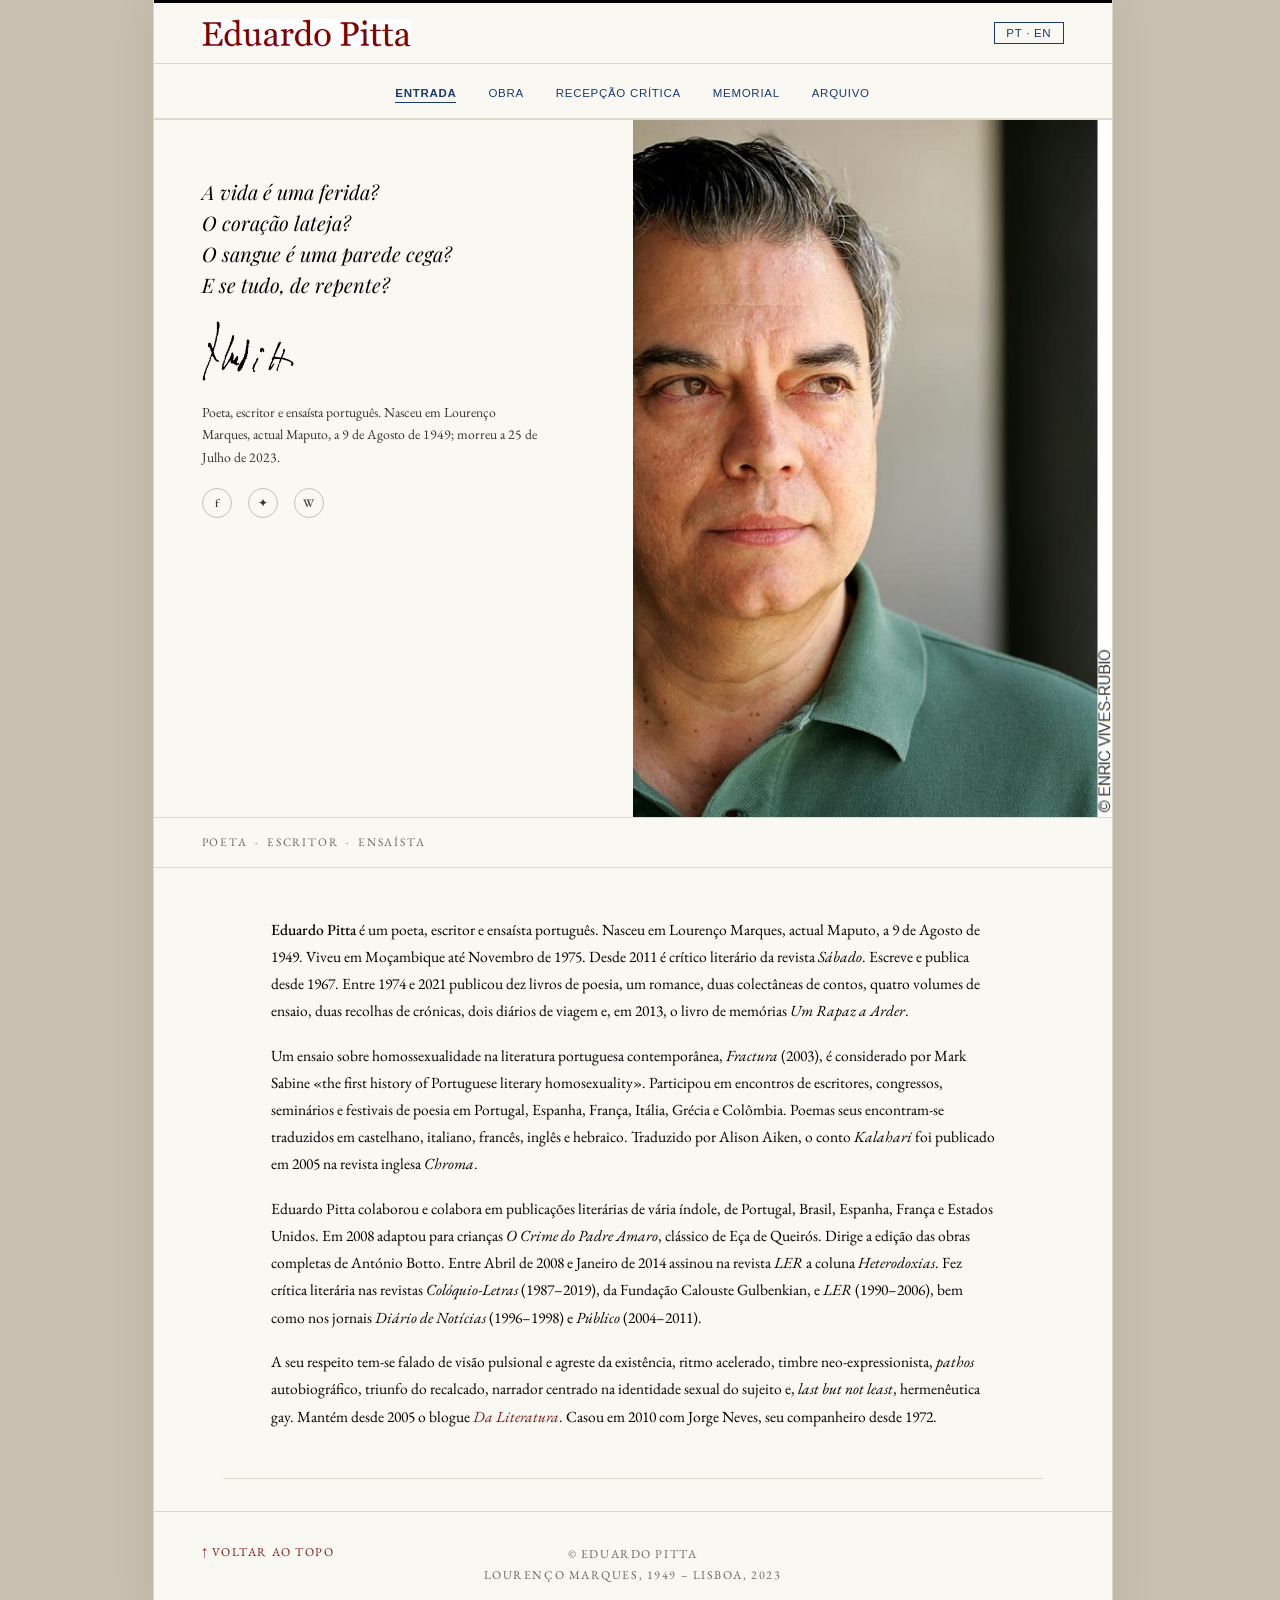
==== commit 3cd0daad: "Update index.html" ====
--- a/index.html
+++ b/index.html
@@ -26,7 +26,7 @@
     document.write('');
   }
 </script>
-<div id="access-screen" style="position:fixed;top:0;left:0;width:100%;height:100%;background:#FAF8F3;z-index:9999;display:flex;align-items:center;justify-content:center;font-family:Georgia,serif;">
+<div id="access-screen" style="display:none";style="position:fixed;top:0;left:0;width:100%;height:100%;background:#FAF8F3;z-index:9999;display:flex;align-items:center;justify-content:center;font-family:Georgia,serif;">
   <div style="text-align:center;max-width:340px;padding:2rem">
     <div style="font-size:1rem;font-weight:400;letter-spacing:.18em;text-transform:uppercase;color:#0D0B09;margin-bottom:2rem">Eduardo Pitta</div>
     <div style="font-size:.85rem;color:#666;margin-bottom:1.5rem;">Site em desenvolvimento</div>
@@ -628,16 +628,41 @@
         <blockquote class="testemunho-citacao">
           <p>Eduardo Pitta. É uma perda maior do que se imagina para a cultura portuguesa em geral e para a cultura queer em particular, pela abertura que ele significou, significa. Figura de cultura cosmopolita, trazida da influência anglófona sul-africana com quem conviveu diretamente no Moçambique de origem, mostrou-se liberto das amarras que tolhem a esmagadora maioria da escrita nacional armarizada. Cultivando um snobismo muito próprio na esteira de Gore Vidal de que gostaria de ser o émulo português, o Eduardo estarreceu quando tentei explicar-lhe, a ele que ignorava por completo o mundo académico, que nós, professores universitários e investigadores, há muito deixámos de ter sobre aquilo que escrevemos o tipo de soberania que ele, como escritor e poeta, mantinha sobre os seus textos. Não sabia o que era a revisão por pares e porque é que eu não a recusava, quando lhe disse que um ensaio como o seu «Fractura» daria direito, na universidade, a não ter mais carreira, ele que foi uma pedrada no charco podre da crítica literária nacional. Não creio (mesmo nada) que tenha sido cabalmente compreendido e decerto que não aceite e ele tinha consciência disso, como mostrou nas entrevistas. Não vou cometer a banalidade de dizer que ficamos mais pobres, embora com certeza que mais lutuosos, porque a obra aí fica. Difícil no trato, seria esse o preço que cobrava pela sua honestidade e coragem, absolutamente admiráveis e raras entre nós. Requiescat in pacem.</p>
         </blockquote>
-
         <p class="testemunho-credito">
           <span class="testemunho-nome">António Fernando Cascais</span>
-          <span class="testemunho-cargo">Publicação no Facebook · 25 de julho de 2023</span>
+          <span class="testemunho-cargo">Publicação no Facebook · 25 de julho de 2023 — em publicação de acesso restrito aos seus amigos. Transcrito aqui com autorização do autor.</span>
         </p>
       </article>
     </section>
-    
-    
-    
+      
+    <section class="memorial-section">
+      <h2 class="memorial-piece-title">Isabela Figueiredo recorda Eduardo Pitta</h2>
+
+      <article class="testemunho">
+        <figure class="memorial-figure" style="max-width:300px;margin:0 auto 1.6rem">
+          <img src="images/eduardo-pitta-isabela-figueiredo.png" alt="Eduardo Pitta">
+          <figcaption>Eduardo Pitta</figcaption>
+        </figure>
+
+        <p class="testemunho-intro">Nesta homenagem, a autora recorda Eduardo Pitta para além da obra literária: a figura pública dos blogues, o escritor mordaz e snob, mas também o homem nobre, generoso e decisivo no reconhecimento do seu próprio percurso. Entre ironia, gratidão e luto, o texto fixa um Eduardo simultaneamente temido, admirado e profundamente estimado.</p>
+
+        <blockquote class="testemunho-citacao">
+          <p>Não sou de obituários, mas tenho de me pronunciar sobre o Eduardo Pitta.</p>
+          <p>Deixarei de parte a sua poesia, prosa e ensaio, que em Portugal romperam com o status quo e marcam um novo tempo.</p>
+          <p>No tempo dos blogues era impossível não o seguir. Era uma referência e o seu snobismo gerava em mim um fascínio e um horror combinados. Amava-o e detestava-o. Ainda me lembro dos seus melhores posts sobre flutes e sobre o carro da amiga francesa que não cabia na entrada da garagem do melhor hotel do Chiado. Portugal pindérico. O Eduardo era uma delícia que se punha a jeito. Arranjei-lhe uma alcunha bem má: Dadinha Pitão. Usei-a nos blogs. Um dia, escreveu-me a pedir a gentileza de não voltar a referi-lo dessa forma. O que respeitei. Comecei a vê-lo de outra maneira. Sim, ele tinha o fascinante lado Dadinha, mas era um senhor. Havia nele nobreza. Mais tarde, quando lancei a primeira versão do «Caderno de Memórias Coloniais», na Angelus Novus, o Eduardo foi o primeiro a escrever-me, a apoiar-me, a motivar-me e apresentou o livro em Lisboa. Validou-me contra todos os que me declararam como mentirosa. Sim, aquela era a realidade colonial.</p>
+          <p>Devo muito ao Eduardo Pitta. Devo-lhe a minha carreira, provavelmente. E ele poderia ter sido mauzinho comigo. Justificar-se-ia. Mas era um nobre. Generoso. Um senhor.</p>
+          <p>Nós somos todos o mesmo, mas o mesmo é diverso. Beberei uma flute de champanhe à memória do Eduardo e sei que voltaremos a encontrar-nos no tempo-espaço. Tenho a certeza de que saberá vingar-se de mim com uma alcunha cabeluda. Mereço.</p>
+          <p>Até já, meu caro. O éter é um cubículo. Encontramo-nos todos.</p>
+          <p>Obrigada, querido Eduardo.</p>
+        </blockquote>
+
+        <p class="testemunho-credito">
+          <span class="testemunho-nome">Isabela Figueiredo</span>
+          <span class="testemunho-cargo">Publicação no Facebook · 26 de julho de 2023</span>
+          <a href="https://www.facebook.com/story.php?story_fbid=697742139033509&id=100063931860883" target="_blank" rel="noopener">Ver a publicação original</a>
+        </p>
+      </article>
+    </section>
     <!-- BLOCOS POR TERMINAR — descomentar à medida que se preenchem
     <div class="memorial-block">
       Galeria fotográfica
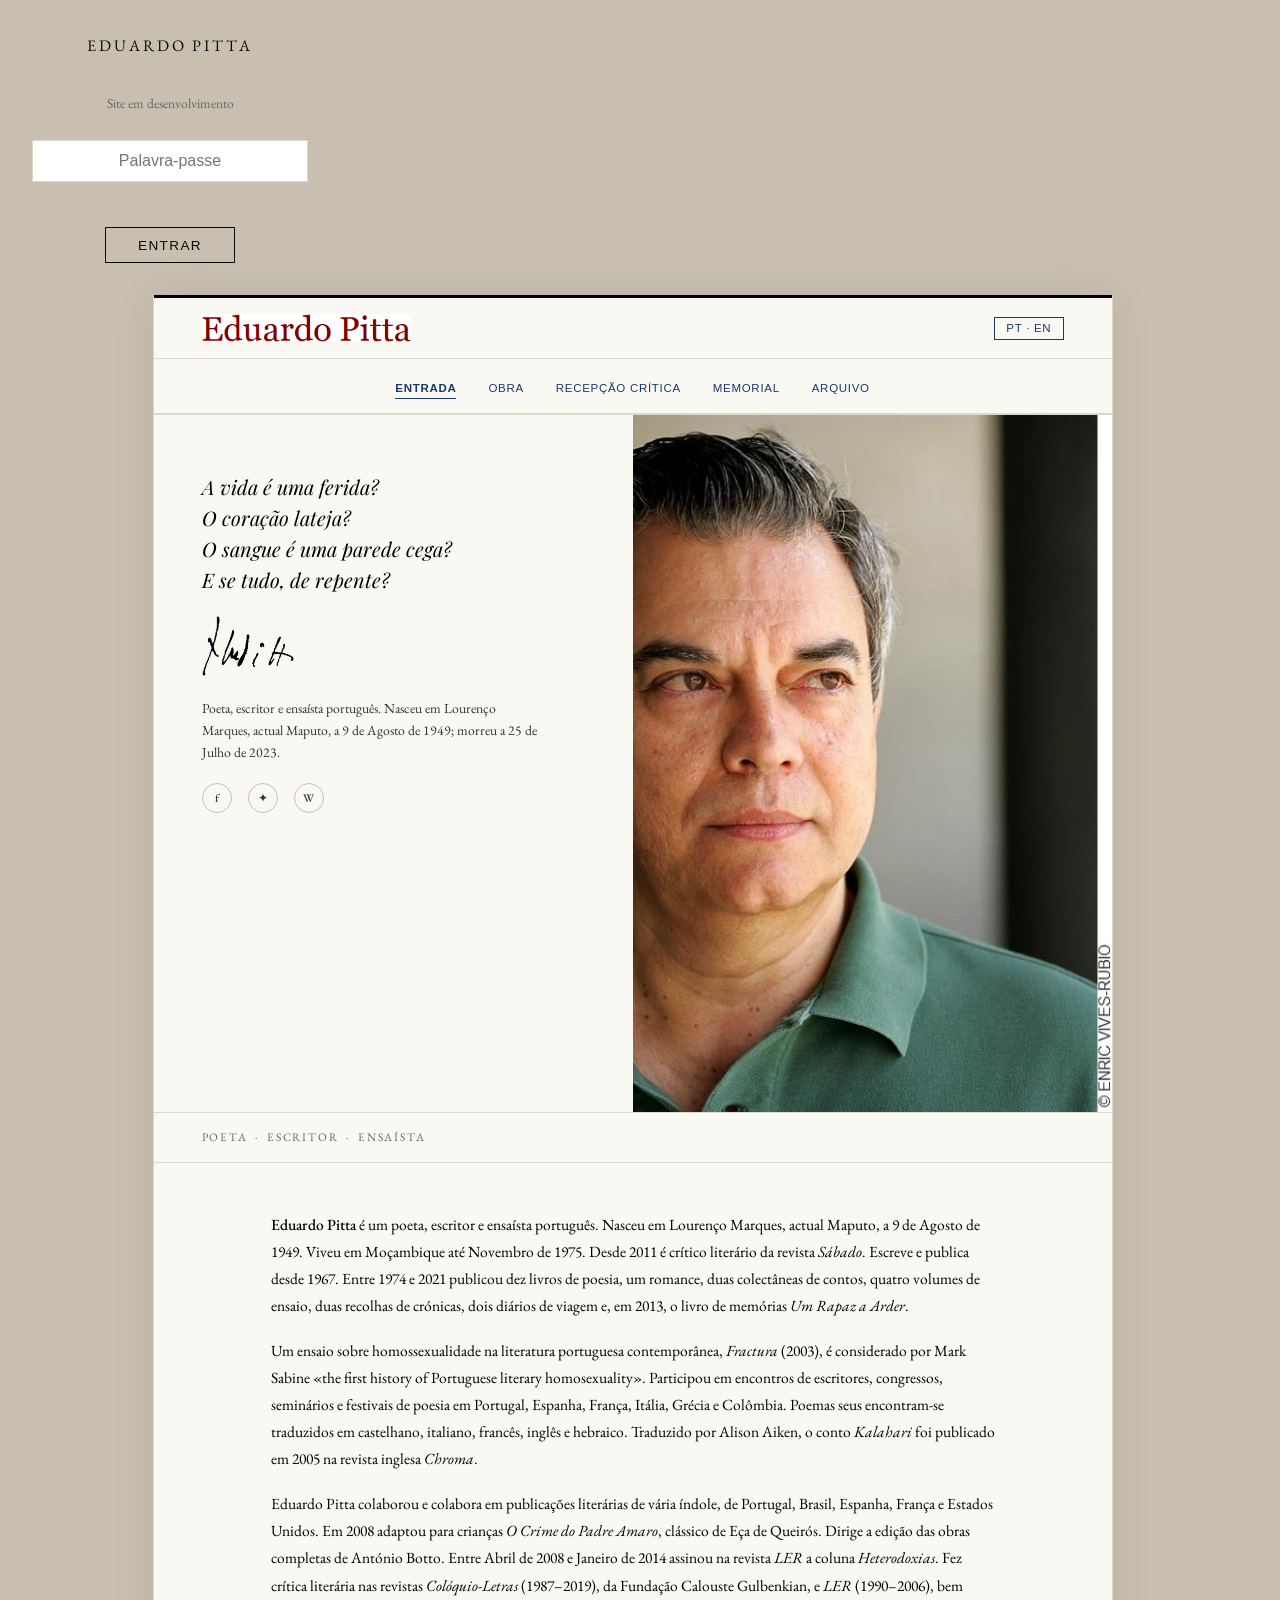
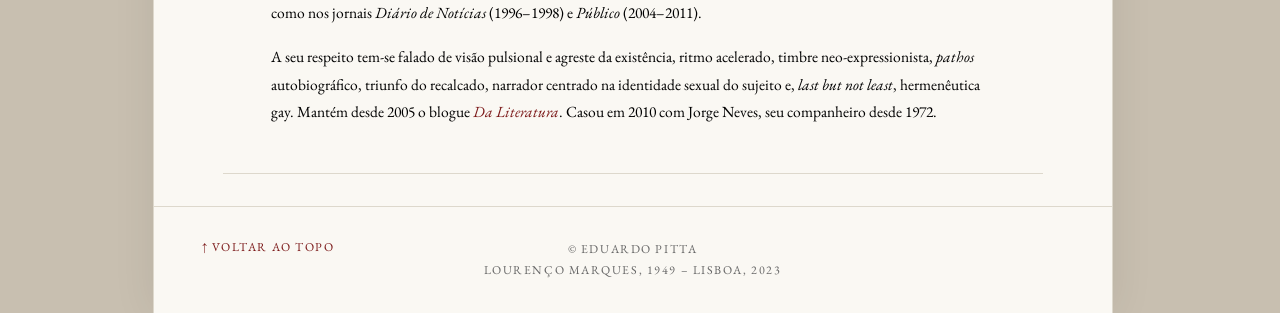
==== commit 0f8eed18: "Update index.html" ====
--- a/index.html
+++ b/index.html
@@ -26,7 +26,7 @@
     document.write('');
   }
 </script>
-<div id="access-screen" style="display:none";style="position:fixed;top:0;left:0;width:100%;height:100%;background:#FAF8F3;z-index:9999;display:flex;align-items:center;justify-content:center;font-family:Georgia,serif;">
+<div id="access-screen" ;style="position:fixed;top:0;left:0;width:100%;height:100%;background:#FAF8F3;z-index:9999;display:flex;align-items:center;justify-content:center;font-family:Georgia,serif;">
   <div style="text-align:center;max-width:340px;padding:2rem">
     <div style="font-size:1rem;font-weight:400;letter-spacing:.18em;text-transform:uppercase;color:#0D0B09;margin-bottom:2rem">Eduardo Pitta</div>
     <div style="font-size:.85rem;color:#666;margin-bottom:1.5rem;">Site em desenvolvimento</div>
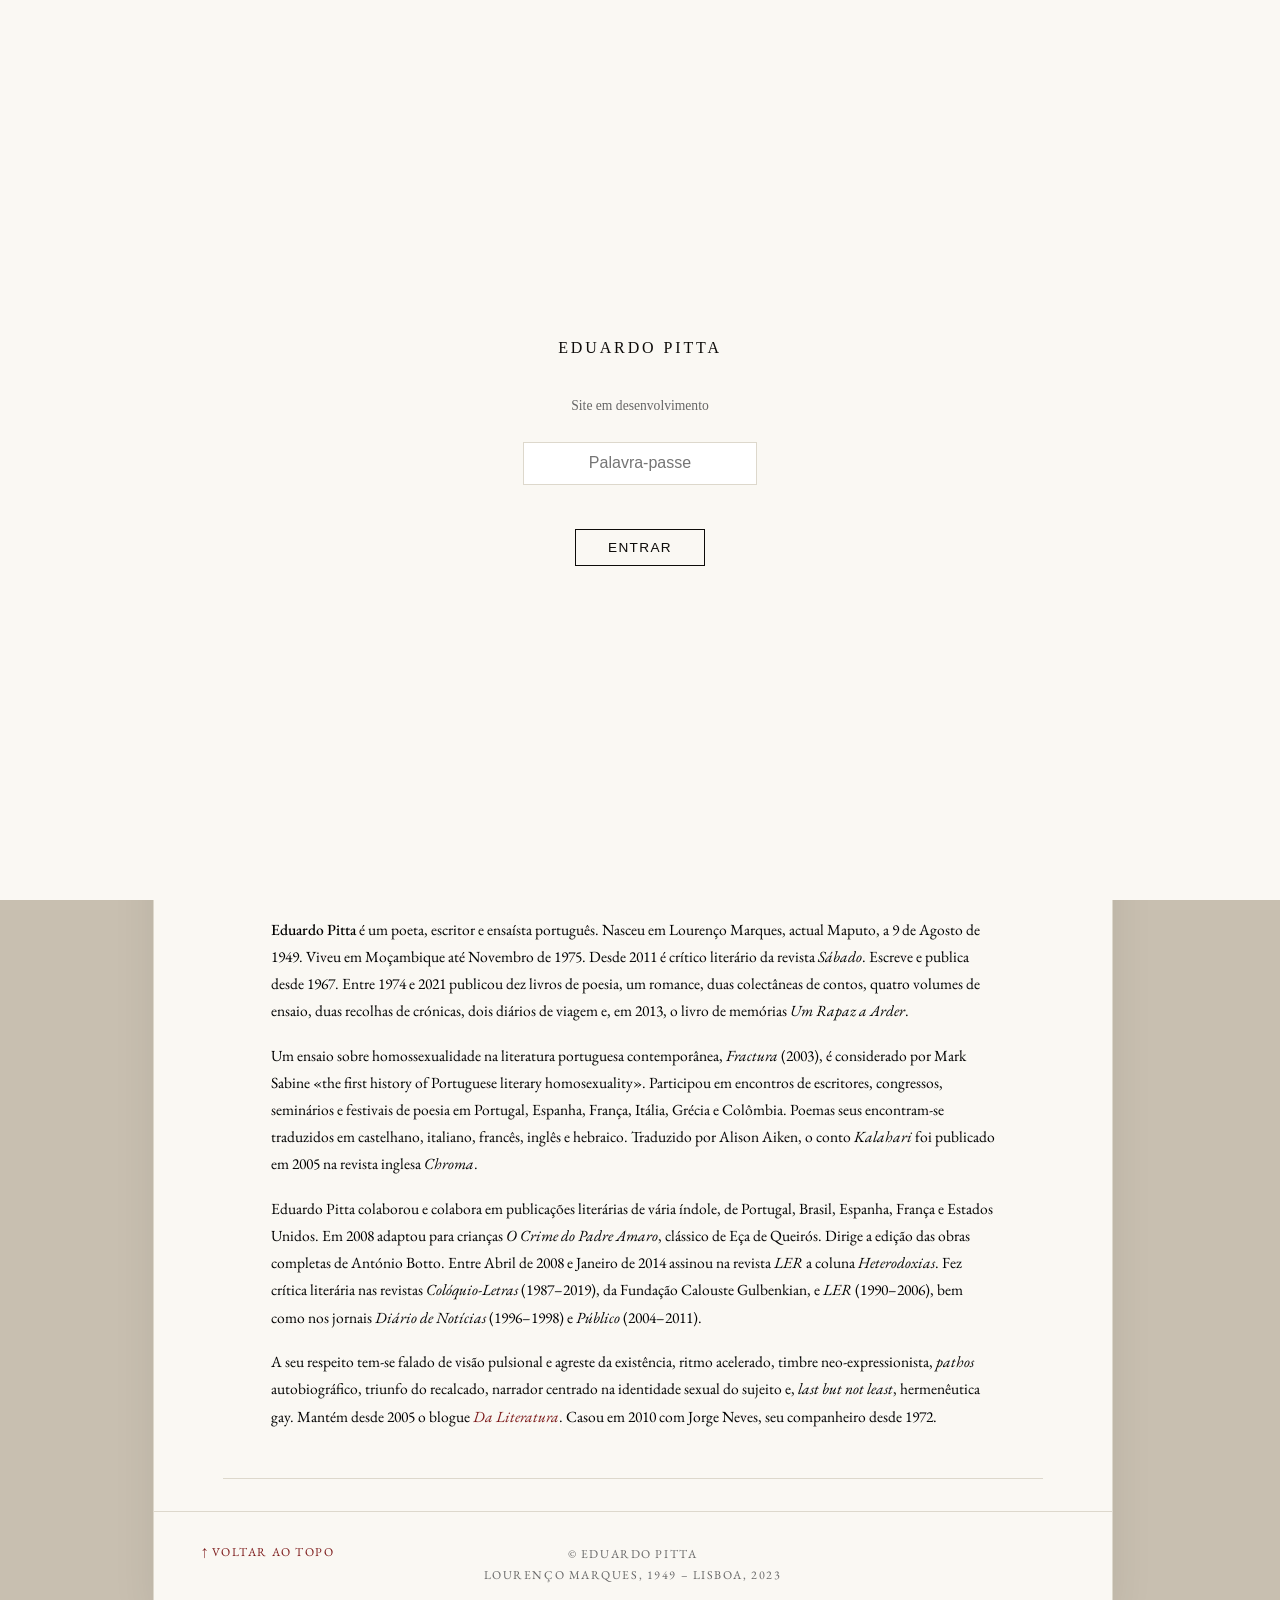
==== commit c6b8017a: "Update index.html" ====
--- a/index.html
+++ b/index.html
@@ -26,7 +26,7 @@
     document.write('');
   }
 </script>
-<div id="access-screen" ;style="position:fixed;top:0;left:0;width:100%;height:100%;background:#FAF8F3;z-index:9999;display:flex;align-items:center;justify-content:center;font-family:Georgia,serif;">
+<div id="access-screen" style="position:fixed;top:0;left:0;width:100%;height:100%;background:#FAF8F3;z-index:9999;display:flex;align-items:center;justify-content:center;font-family:Georgia,serif;">
   <div style="text-align:center;max-width:340px;padding:2rem">
     <div style="font-size:1rem;font-weight:400;letter-spacing:.18em;text-transform:uppercase;color:#0D0B09;margin-bottom:2rem">Eduardo Pitta</div>
     <div style="font-size:.85rem;color:#666;margin-bottom:1.5rem;">Site em desenvolvimento</div>
